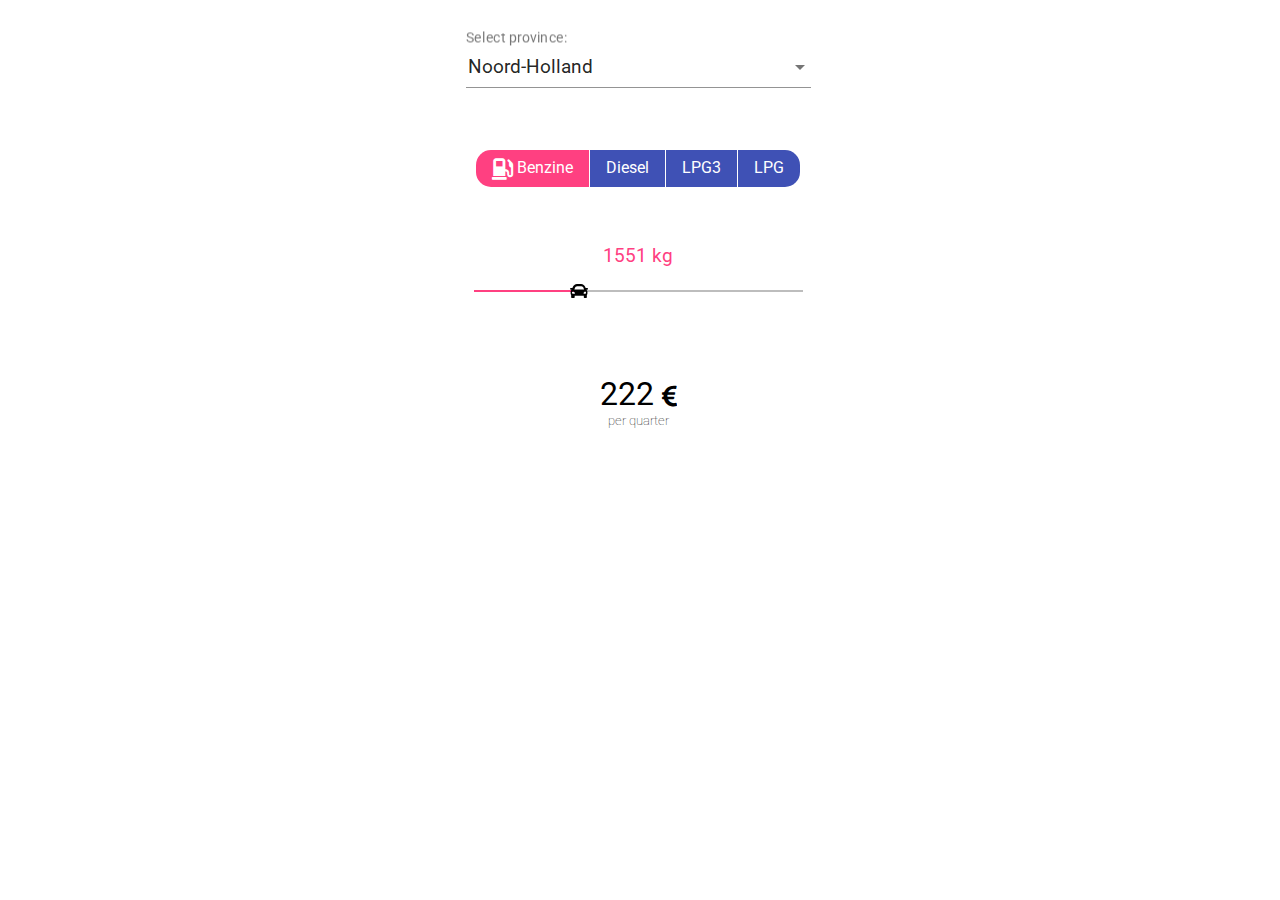
==== index.html @ 6146e5bb "Updates" ====
<!doctype html><html lang="en"><head><meta charset="utf-8"><title>Dutch Cartax</title><base href="https://maximsemenov.github.io/dutch-car-tax/"><meta name="viewport" content="width=device-width,initial-scale=1"><link rel="icon" type="image/x-icon" href="favicon.ico"><link href="https://fonts.googleapis.com/css?family=Roboto" rel="stylesheet"><!-- <link rel="stylesheet" href="https://use.fontawesome.com/releases/v5.0.13/css/all.css" integrity="sha384-DNOHZ68U8hZfKXOrtjWvjxusGo9WQnrNx2sqG0tfsghAvtVlRW3tvkXWZh58N9jp" crossorigin="anonymous"> --><link href="./assets/css/fontawesome-all.css" rel="stylesheet"><link href="styles.4cea7a71486174c9f679.bundle.css" rel="stylesheet"/></head><body><app-root></app-root><script type="text/javascript" src="inline.318b50c57b4eba3d437b.bundle.js"></script><script type="text/javascript" src="polyfills.b6b2cd0d4c472ac3ac12.bundle.js"></script><script type="text/javascript" src="scripts.968f55bfb751cd0febb2.bundle.js"></script><script type="text/javascript" src="main.a713cbc6b80399c1491b.bundle.js"></script></body></html>
---- styles.4cea7a71486174c9f679.bundle.css ----
.mat-elevation-z0{-webkit-box-shadow:0 0 0 0 rgba(0,0,0,.2),0 0 0 0 rgba(0,0,0,.14),0 0 0 0 rgba(0,0,0,.12);box-shadow:0 0 0 0 rgba(0,0,0,.2),0 0 0 0 rgba(0,0,0,.14),0 0 0 0 rgba(0,0,0,.12)}.mat-elevation-z1{-webkit-box-shadow:0 2px 1px -1px rgba(0,0,0,.2),0 1px 1px 0 rgba(0,0,0,.14),0 1px 3px 0 rgba(0,0,0,.12);box-shadow:0 2px 1px -1px rgba(0,0,0,.2),0 1px 1px 0 rgba(0,0,0,.14),0 1px 3px 0 rgba(0,0,0,.12)}.mat-elevation-z2{-webkit-box-shadow:0 3px 1px -2px rgba(0,0,0,.2),0 2px 2px 0 rgba(0,0,0,.14),0 1px 5px 0 rgba(0,0,0,.12);box-shadow:0 3px 1px -2px rgba(0,0,0,.2),0 2px 2px 0 rgba(0,0,0,.14),0 1px 5px 0 rgba(0,0,0,.12)}.mat-elevation-z3{-webkit-box-shadow:0 3px 3px -2px rgba(0,0,0,.2),0 3px 4px 0 rgba(0,0,0,.14),0 1px 8px 0 rgba(0,0,0,.12);box-shadow:0 3px 3px -2px rgba(0,0,0,.2),0 3px 4px 0 rgba(0,0,0,.14),0 1px 8px 0 rgba(0,0,0,.12)}.mat-elevation-z4{-webkit-box-shadow:0 2px 4px -1px rgba(0,0,0,.2),0 4px 5px 0 rgba(0,0,0,.14),0 1px 10px 0 rgba(0,0,0,.12);box-shadow:0 2px 4px -1px rgba(0,0,0,.2),0 4px 5px 0 rgba(0,0,0,.14),0 1px 10px 0 rgba(0,0,0,.12)}.mat-elevation-z5{-webkit-box-shadow:0 3px 5px -1px rgba(0,0,0,.2),0 5px 8px 0 rgba(0,0,0,.14),0 1px 14px 0 rgba(0,0,0,.12);box-shadow:0 3px 5px -1px rgba(0,0,0,.2),0 5px 8px 0 rgba(0,0,0,.14),0 1px 14px 0 rgba(0,0,0,.12)}.mat-elevation-z6{-webkit-box-shadow:0 3px 5px -1px rgba(0,0,0,.2),0 6px 10px 0 rgba(0,0,0,.14),0 1px 18px 0 rgba(0,0,0,.12);box-shadow:0 3px 5px -1px rgba(0,0,0,.2),0 6px 10px 0 rgba(0,0,0,.14),0 1px 18px 0 rgba(0,0,0,.12)}.mat-elevation-z7{-webkit-box-shadow:0 4px 5px -2px rgba(0,0,0,.2),0 7px 10px 1px rgba(0,0,0,.14),0 2px 16px 1px rgba(0,0,0,.12);box-shadow:0 4px 5px -2px rgba(0,0,0,.2),0 7px 10px 1px rgba(0,0,0,.14),0 2px 16px 1px rgba(0,0,0,.12)}.mat-elevation-z8{-webkit-box-shadow:0 5px 5px -3px rgba(0,0,0,.2),0 8px 10px 1px rgba(0,0,0,.14),0 3px 14px 2px rgba(0,0,0,.12);box-shadow:0 5px 5px -3px rgba(0,0,0,.2),0 8px 10px 1px rgba(0,0,0,.14),0 3px 14px 2px rgba(0,0,0,.12)}.mat-elevation-z9{-webkit-box-shadow:0 5px 6px -3px rgba(0,0,0,.2),0 9px 12px 1px rgba(0,0,0,.14),0 3px 16px 2px rgba(0,0,0,.12);box-shadow:0 5px 6px -3px rgba(0,0,0,.2),0 9px 12px 1px rgba(0,0,0,.14),0 3px 16px 2px rgba(0,0,0,.12)}.mat-elevation-z10{-webkit-box-shadow:0 6px 6px -3px rgba(0,0,0,.2),0 10px 14px 1px rgba(0,0,0,.14),0 4px 18px 3px rgba(0,0,0,.12);box-shadow:0 6px 6px -3px rgba(0,0,0,.2),0 10px 14px 1px rgba(0,0,0,.14),0 4px 18px 3px rgba(0,0,0,.12)}.mat-elevation-z11{-webkit-box-shadow:0 6px 7px -4px rgba(0,0,0,.2),0 11px 15px 1px rgba(0,0,0,.14),0 4px 20px 3px rgba(0,0,0,.12);box-shadow:0 6px 7px -4px rgba(0,0,0,.2),0 11px 15px 1px rgba(0,0,0,.14),0 4px 20px 3px rgba(0,0,0,.12)}.mat-elevation-z12{-webkit-box-shadow:0 7px 8px -4px rgba(0,0,0,.2),0 12px 17px 2px rgba(0,0,0,.14),0 5px 22px 4px rgba(0,0,0,.12);box-shadow:0 7px 8px -4px rgba(0,0,0,.2),0 12px 17px 2px rgba(0,0,0,.14),0 5px 22px 4px rgba(0,0,0,.12)}.mat-elevation-z13{-webkit-box-shadow:0 7px 8px -4px rgba(0,0,0,.2),0 13px 19px 2px rgba(0,0,0,.14),0 5px 24px 4px rgba(0,0,0,.12);box-shadow:0 7px 8px -4px rgba(0,0,0,.2),0 13px 19px 2px rgba(0,0,0,.14),0 5px 24px 4px rgba(0,0,0,.12)}.mat-elevation-z14{-webkit-box-shadow:0 7px 9px -4px rgba(0,0,0,.2),0 14px 21px 2px rgba(0,0,0,.14),0 5px 26px 4px rgba(0,0,0,.12);box-shadow:0 7px 9px -4px rgba(0,0,0,.2),0 14px 21px 2px rgba(0,0,0,.14),0 5px 26px 4px rgba(0,0,0,.12)}.mat-elevation-z15{-webkit-box-shadow:0 8px 9px -5px rgba(0,0,0,.2),0 15px 22px 2px rgba(0,0,0,.14),0 6px 28px 5px rgba(0,0,0,.12);box-shadow:0 8px 9px -5px rgba(0,0,0,.2),0 15px 22px 2px rgba(0,0,0,.14),0 6px 28px 5px rgba(0,0,0,.12)}.mat-elevation-z16{-webkit-box-shadow:0 8px 10px -5px rgba(0,0,0,.2),0 16px 24px 2px rgba(0,0,0,.14),0 6px 30px 5px rgba(0,0,0,.12);box-shadow:0 8px 10px -5px rgba(0,0,0,.2),0 16px 24px 2px rgba(0,0,0,.14),0 6px 30px 5px rgba(0,0,0,.12)}.mat-elevation-z17{-webkit-box-shadow:0 8px 11px -5px rgba(0,0,0,.2),0 17px 26px 2px rgba(0,0,0,.14),0 6px 32px 5px rgba(0,0,0,.12);box-shadow:0 8px 11px -5px rgba(0,0,0,.2),0 17px 26px 2px rgba(0,0,0,.14),0 6px 32px 5px rgba(0,0,0,.12)}.mat-elevation-z18{-webkit-box-shadow:0 9px 11px -5px rgba(0,0,0,.2),0 18px 28px 2px rgba(0,0,0,.14),0 7px 34px 6px rgba(0,0,0,.12);box-shadow:0 9px 11px -5px rgba(0,0,0,.2),0 18px 28px 2px rgba(0,0,0,.14),0 7px 34px 6px rgba(0,0,0,.12)}.mat-elevation-z19{-webkit-box-shadow:0 9px 12px -6px rgba(0,0,0,.2),0 19px 29px 2px rgba(0,0,0,.14),0 7px 36px 6px rgba(0,0,0,.12);box-shadow:0 9px 12px -6px rgba(0,0,0,.2),0 19px 29px 2px rgba(0,0,0,.14),0 7px 36px 6px rgba(0,0,0,.12)}.mat-elevation-z20{-webkit-box-shadow:0 10px 13px -6px rgba(0,0,0,.2),0 20px 31px 3px rgba(0,0,0,.14),0 8px 38px 7px rgba(0,0,0,.12);box-shadow:0 10px 13px -6px rgba(0,0,0,.2),0 20px 31px 3px rgba(0,0,0,.14),0 8px 38px 7px rgba(0,0,0,.12)}.mat-elevation-z21{-webkit-box-shadow:0 10px 13px -6px rgba(0,0,0,.2),0 21px 33px 3px rgba(0,0,0,.14),0 8px 40px 7px rgba(0,0,0,.12);box-shadow:0 10px 13px -6px rgba(0,0,0,.2),0 21px 33px 3px rgba(0,0,0,.14),0 8px 40px 7px rgba(0,0,0,.12)}.mat-elevation-z22{-webkit-box-shadow:0 10px 14px -6px rgba(0,0,0,.2),0 22px 35px 3px rgba(0,0,0,.14),0 8px 42px 7px rgba(0,0,0,.12);box-shadow:0 10px 14px -6px rgba(0,0,0,.2),0 22px 35px 3px rgba(0,0,0,.14),0 8px 42px 7px rgba(0,0,0,.12)}.mat-elevation-z23{-webkit-box-shadow:0 11px 14px -7px rgba(0,0,0,.2),0 23px 36px 3px rgba(0,0,0,.14),0 9px 44px 8px rgba(0,0,0,.12);box-shadow:0 11px 14px -7px rgba(0,0,0,.2),0 23px 36px 3px rgba(0,0,0,.14),0 9px 44px 8px rgba(0,0,0,.12)}.mat-elevation-z24{-webkit-box-shadow:0 11px 15px -7px rgba(0,0,0,.2),0 24px 38px 3px rgba(0,0,0,.14),0 9px 46px 8px rgba(0,0,0,.12);box-shadow:0 11px 15px -7px rgba(0,0,0,.2),0 24px 38px 3px rgba(0,0,0,.14),0 9px 46px 8px rgba(0,0,0,.12)}.mat-h1,.mat-headline,.mat-typography h1{font:400 24px/32px Roboto,"Helvetica Neue",sans-serif;margin:0 0 16px}.mat-h2,.mat-title,.mat-typography h2{font:500 20px/32px Roboto,"Helvetica Neue",sans-serif;margin:0 0 16px}.mat-h3,.mat-subheading-2,.mat-typography h3{font:400 16px/28px Roboto,"Helvetica Neue",sans-serif;margin:0 0 16px}.mat-h4,.mat-subheading-1,.mat-typography h4{font:400 15px/24px Roboto,"Helvetica Neue",sans-serif;margin:0 0 16px}.mat-h5,.mat-typography h5{font:400 11.62px/20px Roboto,"Helvetica Neue",sans-serif;margin:0 0 12px}.mat-h6,.mat-typography h6{font:400 9.38px/20px Roboto,"Helvetica Neue",sans-serif;margin:0 0 12px}.mat-body-2,.mat-body-strong{font:500 14px/24px Roboto,"Helvetica Neue",sans-serif}.mat-body,.mat-body-1,.mat-typography{font:400 14px/20px Roboto,"Helvetica Neue",sans-serif}.mat-body p,.mat-body-1 p,.mat-typography p{margin:0 0 12px}.mat-caption,.mat-small{font:400 12px/20px Roboto,"Helvetica Neue",sans-serif}.mat-display-4,.mat-typography .mat-display-4{font:300 112px/112px Roboto,"Helvetica Neue",sans-serif;margin:0 0 56px;letter-spacing:-.05em}.mat-display-3,.mat-typography .mat-display-3{font:400 56px/56px Roboto,"Helvetica Neue",sans-serif;margin:0 0 64px;letter-spacing:-.02em}.mat-display-2,.mat-typography .mat-display-2{font:400 45px/48px Roboto,"Helvetica Neue",sans-serif;margin:0 0 64px;letter-spacing:-.005em}.mat-display-1,.mat-typography .mat-display-1{font:400 34px/40px Roboto,"Helvetica Neue",sans-serif;margin:0 0 64px}.mat-button,.mat-fab,.mat-flat-button,.mat-icon-button,.mat-mini-fab,.mat-raised-button,.mat-stroked-button{font-family:Roboto,"Helvetica Neue",sans-serif;font-size:14px;font-weight:500}.mat-button-toggle,.mat-card{font-family:Roboto,"Helvetica Neue",sans-serif}.mat-card-title{font-size:24px;font-weight:400}.mat-card-content,.mat-card-header .mat-card-title,.mat-card-subtitle{font-size:14px}.mat-checkbox{font-family:Roboto,"Helvetica Neue",sans-serif}.mat-checkbox-layout .mat-checkbox-label{line-height:24px}.mat-chip{font-size:13px;line-height:18px}.mat-chip .mat-chip-remove.mat-icon{font-size:18px}.mat-table{font-family:Roboto,"Helvetica Neue",sans-serif}.mat-header-cell{font-size:12px;font-weight:500}.mat-cell{font-size:14px}.mat-calendar{font-family:Roboto,"Helvetica Neue",sans-serif}.mat-calendar-body{font-size:13px}.mat-calendar-body-label,.mat-calendar-period-button{font-size:14px;font-weight:500}.mat-calendar-table-header th{font-size:11px;font-weight:400}.mat-dialog-title{font:500 20px/32px Roboto,"Helvetica Neue",sans-serif}.mat-expansion-panel-header{font-family:Roboto,"Helvetica Neue",sans-serif;font-size:15px;font-weight:400}.mat-expansion-panel-content{font:400 14px/20px Roboto,"Helvetica Neue",sans-serif}.mat-form-field{font-size:inherit;font-weight:400;line-height:1.125;font-family:Roboto,"Helvetica Neue",sans-serif}.mat-form-field-wrapper{padding-bottom:1.25em}.mat-form-field-prefix .mat-icon,.mat-form-field-suffix .mat-icon{font-size:150%;line-height:1.125}.mat-form-field-prefix .mat-icon-button,.mat-form-field-suffix .mat-icon-button{height:1.5em;width:1.5em}.mat-form-field-prefix .mat-icon-button .mat-icon,.mat-form-field-suffix .mat-icon-button .mat-icon{height:1.125em;line-height:1.125}.mat-form-field-infix{padding:.4375em 0;border-top:.84375em solid transparent}.mat-form-field-can-float .mat-input-server:focus+.mat-form-field-label-wrapper .mat-form-field-label,.mat-form-field-can-float.mat-form-field-should-float .mat-form-field-label{-webkit-transform:translateY(-1.28125em) scale(.75) perspective(100px) translateZ(.001px);transform:translateY(-1.28125em) scale(.75) perspective(100px) translateZ(.001px);-ms-transform:translateY(-1.28125em) scale(.75);width:133.33333%}.mat-form-field-can-float .mat-form-field-autofill-control:-webkit-autofill+.mat-form-field-label-wrapper .mat-form-field-label{-webkit-transform:translateY(-1.28125em) scale(.75) perspective(100px) translateZ(.00101px);transform:translateY(-1.28125em) scale(.75) perspective(100px) translateZ(.00101px);-ms-transform:translateY(-1.28124em) scale(.75);width:133.33334%}.mat-form-field-can-float .mat-input-server[label]:not(:label-shown)+.mat-form-field-label-wrapper .mat-form-field-label{-webkit-transform:translateY(-1.28125em) scale(.75) perspective(100px) translateZ(.00102px);transform:translateY(-1.28125em) scale(.75) perspective(100px) translateZ(.00102px);-ms-transform:translateY(-1.28123em) scale(.75);width:133.33335%}.mat-form-field-label-wrapper{top:-.84375em;padding-top:.84375em}.mat-form-field-label{top:1.28125em}.mat-form-field-underline{bottom:1.25em}.mat-form-field-subscript-wrapper{font-size:75%;margin-top:.54167em;top:calc(100% - 1.66667em)}.mat-grid-tile-footer,.mat-grid-tile-header{font-size:14px}.mat-grid-tile-footer .mat-line,.mat-grid-tile-header .mat-line{white-space:nowrap;overflow:hidden;text-overflow:ellipsis;display:block;-webkit-box-sizing:border-box;box-sizing:border-box}.mat-grid-tile-footer .mat-line:nth-child(n+2),.mat-grid-tile-header .mat-line:nth-child(n+2){font-size:12px}input.mat-input-element{margin-top:-.0625em}.mat-menu-item{font-family:Roboto,"Helvetica Neue",sans-serif;font-size:16px;font-weight:400}.mat-paginator,.mat-paginator-page-size .mat-select-trigger{font-family:Roboto,"Helvetica Neue",sans-serif;font-size:12px}.mat-radio-button,.mat-select{font-family:Roboto,"Helvetica Neue",sans-serif}.mat-select-trigger{height:1.125em}.mat-slide-toggle-content{font:400 14px/20px Roboto,"Helvetica Neue",sans-serif}.mat-slider-thumb-label-text{font-family:Roboto,"Helvetica Neue",sans-serif;font-size:12px;font-weight:500}.mat-stepper-horizontal,.mat-stepper-vertical{font-family:Roboto,"Helvetica Neue",sans-serif}.mat-step-label{font-size:14px;font-weight:400}.mat-step-label-selected{font-size:14px;font-weight:500}.mat-tab-group{font-family:Roboto,"Helvetica Neue",sans-serif}.mat-tab-label,.mat-tab-link{font-family:Roboto,"Helvetica Neue",sans-serif;font-size:14px;font-weight:500}.mat-toolbar,.mat-toolbar h1,.mat-toolbar h2,.mat-toolbar h3,.mat-toolbar h4,.mat-toolbar h5,.mat-toolbar h6{font:500 20px/32px Roboto,"Helvetica Neue",sans-serif;margin:0}.mat-tooltip{font-family:Roboto,"Helvetica Neue",sans-serif;font-size:10px;padding-top:6px;padding-bottom:6px}.mat-tooltip-handset{font-size:14px;padding-top:9px;padding-bottom:9px}.mat-list-item,.mat-list-option{font-family:Roboto,"Helvetica Neue",sans-serif}.mat-list .mat-list-item,.mat-nav-list .mat-list-item,.mat-selection-list .mat-list-item{font-size:16px}.mat-list .mat-list-item .mat-line,.mat-nav-list .mat-list-item .mat-line,.mat-selection-list .mat-list-item .mat-line{white-space:nowrap;overflow:hidden;text-overflow:ellipsis;display:block;-webkit-box-sizing:border-box;box-sizing:border-box}.mat-list .mat-list-item .mat-line:nth-child(n+2),.mat-nav-list .mat-list-item .mat-line:nth-child(n+2),.mat-selection-list .mat-list-item .mat-line:nth-child(n+2){font-size:14px}.mat-list .mat-list-option,.mat-nav-list .mat-list-option,.mat-selection-list .mat-list-option{font-size:16px}.mat-list .mat-list-option .mat-line,.mat-nav-list .mat-list-option .mat-line,.mat-selection-list .mat-list-option .mat-line{white-space:nowrap;overflow:hidden;text-overflow:ellipsis;display:block;-webkit-box-sizing:border-box;box-sizing:border-box}.mat-list .mat-list-option .mat-line:nth-child(n+2),.mat-nav-list .mat-list-option .mat-line:nth-child(n+2),.mat-selection-list .mat-list-option .mat-line:nth-child(n+2){font-size:14px}.mat-list[dense] .mat-list-item,.mat-nav-list[dense] .mat-list-item,.mat-selection-list[dense] .mat-list-item{font-size:12px}.mat-list[dense] .mat-list-item .mat-line,.mat-nav-list[dense] .mat-list-item .mat-line,.mat-selection-list[dense] .mat-list-item .mat-line{white-space:nowrap;overflow:hidden;text-overflow:ellipsis;display:block;-webkit-box-sizing:border-box;box-sizing:border-box}.mat-list[dense] .mat-list-item .mat-line:nth-child(n+2),.mat-list[dense] .mat-list-option,.mat-nav-list[dense] .mat-list-item .mat-line:nth-child(n+2),.mat-nav-list[dense] .mat-list-option,.mat-selection-list[dense] .mat-list-item .mat-line:nth-child(n+2),.mat-selection-list[dense] .mat-list-option{font-size:12px}.mat-list[dense] .mat-list-option .mat-line,.mat-nav-list[dense] .mat-list-option .mat-line,.mat-selection-list[dense] .mat-list-option .mat-line{white-space:nowrap;overflow:hidden;text-overflow:ellipsis;display:block;-webkit-box-sizing:border-box;box-sizing:border-box}.mat-list[dense] .mat-list-option .mat-line:nth-child(n+2),.mat-nav-list[dense] .mat-list-option .mat-line:nth-child(n+2),.mat-selection-list[dense] .mat-list-option .mat-line:nth-child(n+2){font-size:12px}.mat-list[dense] .mat-subheader,.mat-nav-list[dense] .mat-subheader,.mat-selection-list[dense] .mat-subheader{font-family:Roboto,"Helvetica Neue",sans-serif;font-size:12px;font-weight:500}.mat-option{font-family:Roboto,"Helvetica Neue",sans-serif;font-size:16px;color:rgba(0,0,0,.87)}.mat-optgroup-label{font:500 14px/24px Roboto,"Helvetica Neue",sans-serif;color:rgba(0,0,0,.54)}.mat-simple-snackbar{font-family:Roboto,"Helvetica Neue",sans-serif;font-size:14px}.mat-ripple{overflow:hidden}@media screen and (-ms-high-contrast:active){.mat-ripple{display:none}}.mat-ripple.mat-ripple-unbounded{overflow:visible}.mat-ripple-element{position:absolute;border-radius:50%;pointer-events:none;-webkit-transition:opacity,-webkit-transform 0s cubic-bezier(0,0,.2,1);transition:opacity,-webkit-transform 0s cubic-bezier(0,0,.2,1);transition:opacity,transform 0s cubic-bezier(0,0,.2,1);transition:opacity,transform 0s cubic-bezier(0,0,.2,1),-webkit-transform 0s cubic-bezier(0,0,.2,1);-webkit-transform:scale(0);transform:scale(0)}.cdk-visually-hidden{border:0;clip:rect(0 0 0 0);height:1px;margin:-1px;overflow:hidden;padding:0;position:absolute;width:1px;outline:0;-webkit-appearance:none;-moz-appearance:none}.cdk-global-overlay-wrapper,.cdk-overlay-container{pointer-events:none;top:0;left:0;height:100%;width:100%}.cdk-overlay-container{position:fixed;z-index:1000}.cdk-overlay-container:empty{display:none}.cdk-global-overlay-wrapper{display:-webkit-box;display:-ms-flexbox;display:flex;position:absolute;z-index:1000}.cdk-overlay-pane{position:absolute;pointer-events:auto;-webkit-box-sizing:border-box;box-sizing:border-box;z-index:1000}.cdk-overlay-backdrop{position:absolute;top:0;bottom:0;left:0;right:0;z-index:1000;pointer-events:auto;-webkit-tap-highlight-color:transparent;-webkit-transition:opacity .4s cubic-bezier(.25,.8,.25,1);transition:opacity .4s cubic-bezier(.25,.8,.25,1);opacity:0}.cdk-overlay-backdrop.cdk-overlay-backdrop-showing{opacity:1}.cdk-overlay-dark-backdrop{background:rgba(0,0,0,.288)}.cdk-overlay-transparent-backdrop,.cdk-overlay-transparent-backdrop.cdk-overlay-backdrop-showing{opacity:0}.cdk-global-scrollblock{position:fixed;width:100%;overflow-y:scroll}.mat-ripple-element{background-color:rgba(0,0,0,.1)}.mat-option:focus:not(.mat-option-disabled),.mat-option:hover:not(.mat-option-disabled){background:rgba(0,0,0,.04)}.mat-primary .mat-option.mat-selected:not(.mat-option-disabled){color:#3f51b5}.mat-accent .mat-option.mat-selected:not(.mat-option-disabled){color:#ff4081}.mat-warn .mat-option.mat-selected:not(.mat-option-disabled){color:#f44336}.mat-option.mat-selected:not(.mat-option-multiple):not(.mat-option-disabled){background:rgba(0,0,0,.04)}.mat-option.mat-active{background:rgba(0,0,0,.04);color:rgba(0,0,0,.87)}.mat-option.mat-option-disabled{color:rgba(0,0,0,.38)}.mat-optgroup-disabled .mat-optgroup-label{color:rgba(0,0,0,.38)}.mat-pseudo-checkbox{color:rgba(0,0,0,.54)}.mat-pseudo-checkbox::after{color:#fafafa}.mat-accent .mat-pseudo-checkbox-checked,.mat-accent .mat-pseudo-checkbox-indeterminate,.mat-pseudo-checkbox-checked,.mat-pseudo-checkbox-indeterminate{background:#ff4081}.mat-primary .mat-pseudo-checkbox-checked,.mat-primary .mat-pseudo-checkbox-indeterminate{background:#3f51b5}.mat-warn .mat-pseudo-checkbox-checked,.mat-warn .mat-pseudo-checkbox-indeterminate{background:#f44336}.mat-pseudo-checkbox-checked.mat-pseudo-checkbox-disabled,.mat-pseudo-checkbox-indeterminate.mat-pseudo-checkbox-disabled{background:#b0b0b0}.mat-app-background{background-color:#fafafa;color:rgba(0,0,0,.87)}.mat-theme-loaded-marker{display:none}.mat-autocomplete-panel{background:#fff;color:rgba(0,0,0,.87)}.mat-autocomplete-panel .mat-option.mat-selected:not(.mat-active):not(:hover){background:#fff}.mat-autocomplete-panel .mat-option.mat-selected:not(.mat-active):not(:hover):not(.mat-option-disabled){color:rgba(0,0,0,.87)}.mat-button,.mat-icon-button,.mat-stroked-button{background:0 0}.mat-button.mat-primary .mat-button-focus-overlay,.mat-icon-button.mat-primary .mat-button-focus-overlay,.mat-stroked-button.mat-primary .mat-button-focus-overlay{background-color:rgba(63,81,181,.12)}.mat-button.mat-accent .mat-button-focus-overlay,.mat-icon-button.mat-accent .mat-button-focus-overlay,.mat-stroked-button.mat-accent .mat-button-focus-overlay{background-color:rgba(255,64,129,.12)}.mat-button.mat-warn .mat-button-focus-overlay,.mat-icon-button.mat-warn .mat-button-focus-overlay,.mat-stroked-button.mat-warn .mat-button-focus-overlay{background-color:rgba(244,67,54,.12)}.mat-button[disabled] .mat-button-focus-overlay,.mat-icon-button[disabled] .mat-button-focus-overlay,.mat-stroked-button[disabled] .mat-button-focus-overlay{background-color:transparent}.mat-button.mat-primary,.mat-icon-button.mat-primary,.mat-stroked-button.mat-primary{color:#3f51b5}.mat-button.mat-accent,.mat-icon-button.mat-accent,.mat-stroked-button.mat-accent{color:#ff4081}.mat-button.mat-warn,.mat-icon-button.mat-warn,.mat-stroked-button.mat-warn{color:#f44336}.mat-button.mat-accent[disabled],.mat-button.mat-primary[disabled],.mat-button.mat-warn[disabled],.mat-button[disabled][disabled],.mat-icon-button.mat-accent[disabled],.mat-icon-button.mat-primary[disabled],.mat-icon-button.mat-warn[disabled],.mat-icon-button[disabled][disabled],.mat-stroked-button.mat-accent[disabled],.mat-stroked-button.mat-primary[disabled],.mat-stroked-button.mat-warn[disabled],.mat-stroked-button[disabled][disabled]{color:rgba(0,0,0,.26)}.mat-fab,.mat-mini-fab,.mat-raised-button{color:rgba(0,0,0,.87);background-color:#fff}.mat-fab.mat-accent,.mat-fab.mat-primary,.mat-fab.mat-warn,.mat-mini-fab.mat-accent,.mat-mini-fab.mat-primary,.mat-mini-fab.mat-warn,.mat-raised-button.mat-accent,.mat-raised-button.mat-primary,.mat-raised-button.mat-warn{color:#fff}.mat-fab.mat-accent[disabled],.mat-fab.mat-primary[disabled],.mat-fab.mat-warn[disabled],.mat-fab[disabled][disabled],.mat-mini-fab.mat-accent[disabled],.mat-mini-fab.mat-primary[disabled],.mat-mini-fab.mat-warn[disabled],.mat-mini-fab[disabled][disabled],.mat-raised-button.mat-accent[disabled],.mat-raised-button.mat-primary[disabled],.mat-raised-button.mat-warn[disabled],.mat-raised-button[disabled][disabled]{color:rgba(0,0,0,.26);background-color:rgba(0,0,0,.12)}.mat-fab.mat-primary,.mat-mini-fab.mat-primary,.mat-raised-button.mat-primary{background-color:#3f51b5}.mat-fab.mat-accent,.mat-mini-fab.mat-accent,.mat-raised-button.mat-accent{background-color:#ff4081}.mat-fab.mat-warn,.mat-mini-fab.mat-warn,.mat-raised-button.mat-warn{background-color:#f44336}.mat-fab.mat-accent .mat-ripple-element,.mat-fab.mat-primary .mat-ripple-element,.mat-fab.mat-warn .mat-ripple-element,.mat-mini-fab.mat-accent .mat-ripple-element,.mat-mini-fab.mat-primary .mat-ripple-element,.mat-mini-fab.mat-warn .mat-ripple-element,.mat-raised-button.mat-accent .mat-ripple-element,.mat-raised-button.mat-primary .mat-ripple-element,.mat-raised-button.mat-warn .mat-ripple-element{background-color:rgba(255,255,255,.2)}.mat-button.mat-primary .mat-ripple-element{background-color:rgba(63,81,181,.1)}.mat-button.mat-accent .mat-ripple-element{background-color:rgba(255,64,129,.1)}.mat-button.mat-warn .mat-ripple-element{background-color:rgba(244,67,54,.1)}.mat-flat-button{color:rgba(0,0,0,.87);background-color:#fff}.mat-flat-button.mat-accent,.mat-flat-button.mat-primary,.mat-flat-button.mat-warn{color:#fff}.mat-flat-button.mat-accent[disabled],.mat-flat-button.mat-primary[disabled],.mat-flat-button.mat-warn[disabled],.mat-flat-button[disabled][disabled]{color:rgba(0,0,0,.26);background-color:rgba(0,0,0,.12)}.mat-flat-button.mat-primary{background-color:#3f51b5}.mat-flat-button.mat-accent{background-color:#ff4081}.mat-flat-button.mat-warn{background-color:#f44336}.mat-flat-button.mat-accent .mat-ripple-element,.mat-flat-button.mat-primary .mat-ripple-element,.mat-flat-button.mat-warn .mat-ripple-element{background-color:rgba(255,255,255,.2)}.mat-icon-button.mat-primary .mat-ripple-element{background-color:rgba(63,81,181,.2)}.mat-icon-button.mat-accent .mat-ripple-element{background-color:rgba(255,64,129,.2)}.mat-icon-button.mat-warn .mat-ripple-element{background-color:rgba(244,67,54,.2)}.mat-button-toggle{color:rgba(0,0,0,.38)}.mat-button-toggle.cdk-focused .mat-button-toggle-focus-overlay{background-color:rgba(0,0,0,.12)}.mat-button-toggle-checked{color:rgba(0,0,0,.54)}.mat-button-toggle-disabled{background-color:#eee;color:rgba(0,0,0,.26)}.mat-button-toggle-disabled.mat-button-toggle-checked{background-color:#bdbdbd}.mat-card{background:#fff;color:rgba(0,0,0,.87)}.mat-card-subtitle{color:rgba(0,0,0,.54)}.mat-checkbox-frame{border-color:rgba(0,0,0,.54)}.mat-checkbox-checkmark{fill:#fafafa}.mat-checkbox-checkmark-path{stroke:#fafafa!important}.mat-checkbox-mixedmark{background-color:#fafafa}.mat-checkbox-checked.mat-primary .mat-checkbox-background,.mat-checkbox-indeterminate.mat-primary .mat-checkbox-background{background-color:#3f51b5}.mat-checkbox-checked.mat-accent .mat-checkbox-background,.mat-checkbox-indeterminate.mat-accent .mat-checkbox-background{background-color:#ff4081}.mat-checkbox-checked.mat-warn .mat-checkbox-background,.mat-checkbox-indeterminate.mat-warn .mat-checkbox-background{background-color:#f44336}.mat-checkbox-disabled.mat-checkbox-checked .mat-checkbox-background,.mat-checkbox-disabled.mat-checkbox-indeterminate .mat-checkbox-background{background-color:#b0b0b0}.mat-checkbox-disabled:not(.mat-checkbox-checked) .mat-checkbox-frame{border-color:#b0b0b0}.mat-checkbox-disabled .mat-checkbox-label{color:#b0b0b0}.mat-checkbox:not(.mat-checkbox-disabled).mat-primary .mat-checkbox-ripple .mat-ripple-element{background-color:rgba(63,81,181,.26)}.mat-checkbox:not(.mat-checkbox-disabled).mat-accent .mat-checkbox-ripple .mat-ripple-element{background-color:rgba(255,64,129,.26)}.mat-checkbox:not(.mat-checkbox-disabled).mat-warn .mat-checkbox-ripple .mat-ripple-element{background-color:rgba(244,67,54,.26)}.mat-chip:not(.mat-basic-chip){background-color:#e0e0e0;color:rgba(0,0,0,.87)}.mat-chip:not(.mat-basic-chip) .mat-chip-remove{color:rgba(0,0,0,.87);opacity:.4}.mat-chip:not(.mat-basic-chip) .mat-chip-remove:hover{opacity:.54}.mat-chip.mat-chip-selected.mat-primary{background-color:#3f51b5;color:#fff}.mat-chip.mat-chip-selected.mat-primary .mat-chip-remove{color:#fff;opacity:.4}.mat-chip.mat-chip-selected.mat-primary .mat-chip-remove:hover{opacity:.54}.mat-chip.mat-chip-selected.mat-warn{background-color:#f44336;color:#fff}.mat-chip.mat-chip-selected.mat-warn .mat-chip-remove{color:#fff;opacity:.4}.mat-chip.mat-chip-selected.mat-warn .mat-chip-remove:hover{opacity:.54}.mat-chip.mat-chip-selected.mat-accent{background-color:#ff4081;color:#fff}.mat-chip.mat-chip-selected.mat-accent .mat-chip-remove{color:#fff;opacity:.4}.mat-chip.mat-chip-selected.mat-accent .mat-chip-remove:hover{opacity:.54}.mat-table{background:#fff}.mat-header-row,.mat-row{border-bottom-color:rgba(0,0,0,.12)}.mat-header-cell{color:rgba(0,0,0,.54)}.mat-cell{color:rgba(0,0,0,.87)}.mat-datepicker-content{background-color:#fff;color:rgba(0,0,0,.87)}.mat-calendar-arrow{border-top-color:rgba(0,0,0,.54)}.mat-calendar-next-button,.mat-calendar-previous-button{color:rgba(0,0,0,.54)}.mat-calendar-table-header{color:rgba(0,0,0,.38)}.mat-calendar-table-header-divider::after{background:rgba(0,0,0,.12)}.mat-calendar-body-label{color:rgba(0,0,0,.54)}.mat-calendar-body-cell-content{color:rgba(0,0,0,.87);border-color:transparent}.mat-calendar-body-disabled>.mat-calendar-body-cell-content:not(.mat-calendar-body-selected){color:rgba(0,0,0,.38)}.cdk-keyboard-focused .mat-calendar-body-active>.mat-calendar-body-cell-content:not(.mat-calendar-body-selected),.cdk-program-focused .mat-calendar-body-active>.mat-calendar-body-cell-content:not(.mat-calendar-body-selected),:not(.mat-calendar-body-disabled):hover>.mat-calendar-body-cell-content:not(.mat-calendar-body-selected){background-color:rgba(0,0,0,.04)}.mat-calendar-body-selected{background-color:#3f51b5;color:#fff}.mat-calendar-body-disabled>.mat-calendar-body-selected{background-color:rgba(63,81,181,.4)}.mat-calendar-body-today:not(.mat-calendar-body-selected){border-color:rgba(0,0,0,.38)}.mat-calendar-body-today.mat-calendar-body-selected{-webkit-box-shadow:inset 0 0 0 1px #fff;box-shadow:inset 0 0 0 1px #fff}.mat-calendar-body-disabled>.mat-calendar-body-today:not(.mat-calendar-body-selected){border-color:rgba(0,0,0,.18)}.mat-datepicker-toggle-active{color:#3f51b5}.mat-dialog-container{background:#fff;color:rgba(0,0,0,.87)}.mat-divider{border-top-color:rgba(0,0,0,.12)}.mat-divider-vertical{border-right-color:rgba(0,0,0,.12)}.mat-expansion-panel{background:#fff;color:rgba(0,0,0,.87)}.mat-action-row{border-top-color:rgba(0,0,0,.12)}.mat-expansion-panel:not(.mat-expanded) .mat-expansion-panel-header:not([aria-disabled=true]).cdk-keyboard-focused,.mat-expansion-panel:not(.mat-expanded) .mat-expansion-panel-header:not([aria-disabled=true]).cdk-program-focused,.mat-expansion-panel:not(.mat-expanded) .mat-expansion-panel-header:not([aria-disabled=true]):hover{background:rgba(0,0,0,.04)}.mat-expansion-panel-header-title{color:rgba(0,0,0,.87)}.mat-expansion-indicator::after,.mat-expansion-panel-header-description{color:rgba(0,0,0,.54)}.mat-expansion-panel-header[aria-disabled=true]{color:rgba(0,0,0,.26)}.mat-expansion-panel-header[aria-disabled=true] .mat-expansion-panel-header-description,.mat-expansion-panel-header[aria-disabled=true] .mat-expansion-panel-header-title{color:inherit}.mat-form-field-label,.mat-hint{color:rgba(0,0,0,.54)}.mat-focused .mat-form-field-label{color:#3f51b5}.mat-focused .mat-form-field-label.mat-accent{color:#ff4081}.mat-focused .mat-form-field-label.mat-warn{color:#f44336}.mat-focused .mat-form-field-required-marker{color:#ff4081}.mat-form-field-underline{background-color:rgba(0,0,0,.42)}.mat-form-field-disabled .mat-form-field-underline{background-image:-webkit-gradient(linear,left top,right top,color-stop(0,rgba(0,0,0,.42)),color-stop(33%,rgba(0,0,0,.42)),color-stop(0,transparent));background-image:linear-gradient(to right,rgba(0,0,0,.42) 0,rgba(0,0,0,.42) 33%,transparent 0);background-size:4px 1px;background-repeat:repeat-x}.mat-form-field-ripple{background-color:#3f51b5}.mat-form-field-ripple.mat-accent{background-color:#ff4081}.mat-form-field-ripple.mat-warn{background-color:#f44336}.mat-form-field-invalid .mat-form-field-label,.mat-form-field-invalid .mat-form-field-label .mat-form-field-required-marker,.mat-form-field-invalid .mat-form-field-label.mat-accent{color:#f44336}.mat-form-field-invalid .mat-form-field-ripple{background-color:#f44336}.mat-error{color:#f44336}.mat-icon.mat-primary{color:#3f51b5}.mat-icon.mat-accent{color:#ff4081}.mat-icon.mat-warn{color:#f44336}.mat-input-element:disabled{color:rgba(0,0,0,.38)}.mat-input-element{caret-color:#3f51b5}.mat-input-element::-ms-input-placeholder{color:rgba(0,0,0,.42)}.mat-input-element::placeholder{color:rgba(0,0,0,.42)}.mat-input-element::-moz-placeholder{color:rgba(0,0,0,.42)}.mat-input-element::-webkit-input-placeholder{color:rgba(0,0,0,.42)}.mat-input-element:-ms-input-placeholder{color:rgba(0,0,0,.42)}.mat-accent .mat-input-element{caret-color:#ff4081}.mat-form-field-invalid .mat-input-element,.mat-warn .mat-input-element{caret-color:#f44336}.mat-list .mat-list-item,.mat-list .mat-list-option,.mat-nav-list .mat-list-item,.mat-nav-list .mat-list-option,.mat-selection-list .mat-list-item,.mat-selection-list .mat-list-option{color:rgba(0,0,0,.87)}.mat-list .mat-subheader,.mat-nav-list .mat-subheader,.mat-selection-list .mat-subheader{font-family:Roboto,"Helvetica Neue",sans-serif;font-size:14px;font-weight:500;color:rgba(0,0,0,.54)}.mat-list-item-disabled{background-color:#eee}.mat-list-option.mat-list-item-focus,.mat-list-option:hover,.mat-nav-list .mat-list-item.mat-list-item-focus,.mat-nav-list .mat-list-item:hover{background:rgba(0,0,0,.04)}.mat-menu-panel{background:#fff}.mat-menu-item{background:0 0;color:rgba(0,0,0,.87)}.mat-menu-item[disabled]{color:rgba(0,0,0,.38)}.mat-menu-item .mat-icon:not([color]),.mat-menu-item-submenu-trigger::after{color:rgba(0,0,0,.54)}.mat-menu-item-highlighted:not([disabled]),.mat-menu-item.cdk-keyboard-focused:not([disabled]),.mat-menu-item.cdk-program-focused:not([disabled]),.mat-menu-item:hover:not([disabled]){background:rgba(0,0,0,.04)}.mat-paginator{background:#fff}.mat-paginator,.mat-paginator-page-size .mat-select-trigger{color:rgba(0,0,0,.54)}.mat-paginator-decrement,.mat-paginator-increment{border-top:2px solid rgba(0,0,0,.54);border-right:2px solid rgba(0,0,0,.54)}.mat-paginator-first,.mat-paginator-last{border-top:2px solid rgba(0,0,0,.54)}.mat-icon-button[disabled] .mat-paginator-decrement,.mat-icon-button[disabled] .mat-paginator-first,.mat-icon-button[disabled] .mat-paginator-increment,.mat-icon-button[disabled] .mat-paginator-last{border-color:rgba(0,0,0,.38)}.mat-progress-bar-background{fill:#c5cae9}.mat-progress-bar-buffer{background-color:#c5cae9}.mat-progress-bar-fill::after{background-color:#3f51b5}.mat-progress-bar.mat-accent .mat-progress-bar-background{fill:#ff80ab}.mat-progress-bar.mat-accent .mat-progress-bar-buffer{background-color:#ff80ab}.mat-progress-bar.mat-accent .mat-progress-bar-fill::after{background-color:#ff4081}.mat-progress-bar.mat-warn .mat-progress-bar-background{fill:#ffcdd2}.mat-progress-bar.mat-warn .mat-progress-bar-buffer{background-color:#ffcdd2}.mat-progress-bar.mat-warn .mat-progress-bar-fill::after{background-color:#f44336}.mat-progress-spinner circle,.mat-spinner circle{stroke:#3f51b5}.mat-progress-spinner.mat-accent circle,.mat-spinner.mat-accent circle{stroke:#ff4081}.mat-progress-spinner.mat-warn circle,.mat-spinner.mat-warn circle{stroke:#f44336}.mat-radio-outer-circle{border-color:rgba(0,0,0,.54)}.mat-radio-disabled .mat-radio-outer-circle{border-color:rgba(0,0,0,.38)}.mat-radio-disabled .mat-radio-inner-circle,.mat-radio-disabled .mat-radio-ripple .mat-ripple-element{background-color:rgba(0,0,0,.38)}.mat-radio-disabled .mat-radio-label-content{color:rgba(0,0,0,.38)}.mat-radio-button.mat-primary.mat-radio-checked .mat-radio-outer-circle{border-color:#3f51b5}.mat-radio-button.mat-primary .mat-radio-inner-circle{background-color:#3f51b5}.mat-radio-button.mat-primary .mat-radio-ripple .mat-ripple-element{background-color:rgba(63,81,181,.26)}.mat-radio-button.mat-accent.mat-radio-checked .mat-radio-outer-circle{border-color:#ff4081}.mat-radio-button.mat-accent .mat-radio-inner-circle{background-color:#ff4081}.mat-radio-button.mat-accent .mat-radio-ripple .mat-ripple-element{background-color:rgba(255,64,129,.26)}.mat-radio-button.mat-warn.mat-radio-checked .mat-radio-outer-circle{border-color:#f44336}.mat-radio-button.mat-warn .mat-radio-inner-circle{background-color:#f44336}.mat-radio-button.mat-warn .mat-radio-ripple .mat-ripple-element{background-color:rgba(244,67,54,.26)}.mat-select-content,.mat-select-panel-done-animating{background:#fff}.mat-select-value{color:rgba(0,0,0,.87)}.mat-select-placeholder{color:rgba(0,0,0,.42)}.mat-select-disabled .mat-select-value{color:rgba(0,0,0,.38)}.mat-select-arrow{color:rgba(0,0,0,.54)}.mat-select-panel .mat-option.mat-selected:not(.mat-option-multiple){background:rgba(0,0,0,.12)}.mat-form-field.mat-focused.mat-primary .mat-select-arrow{color:#3f51b5}.mat-form-field.mat-focused.mat-accent .mat-select-arrow{color:#ff4081}.mat-form-field .mat-select.mat-select-invalid .mat-select-arrow,.mat-form-field.mat-focused.mat-warn .mat-select-arrow{color:#f44336}.mat-form-field .mat-select.mat-select-disabled .mat-select-arrow{color:rgba(0,0,0,.38)}.mat-drawer-container{background-color:#fafafa;color:rgba(0,0,0,.87)}.mat-drawer{background-color:#fff;color:rgba(0,0,0,.87)}.mat-drawer.mat-drawer-push{background-color:#fff}.mat-drawer-backdrop.mat-drawer-shown{background-color:rgba(0,0,0,.6)}.mat-slide-toggle.mat-checked:not(.mat-disabled) .mat-slide-toggle-thumb{background-color:#e91e63}.mat-slide-toggle.mat-checked:not(.mat-disabled) .mat-slide-toggle-bar{background-color:rgba(233,30,99,.5)}.mat-slide-toggle:not(.mat-checked) .mat-ripple-element{background-color:rgba(0,0,0,.06)}.mat-slide-toggle .mat-ripple-element{background-color:rgba(233,30,99,.12)}.mat-slide-toggle.mat-primary.mat-checked:not(.mat-disabled) .mat-slide-toggle-thumb{background-color:#3f51b5}.mat-slide-toggle.mat-primary.mat-checked:not(.mat-disabled) .mat-slide-toggle-bar{background-color:rgba(63,81,181,.5)}.mat-slide-toggle.mat-primary:not(.mat-checked) .mat-ripple-element{background-color:rgba(0,0,0,.06)}.mat-slide-toggle.mat-primary .mat-ripple-element{background-color:rgba(63,81,181,.12)}.mat-slide-toggle.mat-warn.mat-checked:not(.mat-disabled) .mat-slide-toggle-thumb{background-color:#f44336}.mat-slide-toggle.mat-warn.mat-checked:not(.mat-disabled) .mat-slide-toggle-bar{background-color:rgba(244,67,54,.5)}.mat-slide-toggle.mat-warn:not(.mat-checked) .mat-ripple-element{background-color:rgba(0,0,0,.06)}.mat-slide-toggle.mat-warn .mat-ripple-element{background-color:rgba(244,67,54,.12)}.mat-disabled .mat-slide-toggle-thumb{background-color:#bdbdbd}.mat-disabled .mat-slide-toggle-bar{background-color:rgba(0,0,0,.1)}.mat-slide-toggle-thumb{background-color:#fafafa}.mat-slide-toggle-bar{background-color:rgba(0,0,0,.38)}.mat-slider-track-background{background-color:rgba(0,0,0,.26)}.mat-primary .mat-slider-thumb,.mat-primary .mat-slider-thumb-label,.mat-primary .mat-slider-track-fill{background-color:#3f51b5}.mat-primary .mat-slider-thumb-label-text{color:#fff}.mat-accent .mat-slider-thumb,.mat-accent .mat-slider-thumb-label,.mat-accent .mat-slider-track-fill{background-color:#ff4081}.mat-accent .mat-slider-thumb-label-text{color:#fff}.mat-warn .mat-slider-thumb,.mat-warn .mat-slider-thumb-label,.mat-warn .mat-slider-track-fill{background-color:#f44336}.mat-warn .mat-slider-thumb-label-text{color:#fff}.mat-slider-focus-ring{background-color:rgba(255,64,129,.2)}.cdk-focused .mat-slider-track-background,.mat-slider:hover .mat-slider-track-background{background-color:rgba(0,0,0,.38)}.mat-slider-disabled .mat-slider-thumb,.mat-slider-disabled .mat-slider-track-background,.mat-slider-disabled .mat-slider-track-fill,.mat-slider-disabled:hover .mat-slider-track-background{background-color:rgba(0,0,0,.26)}.mat-slider-min-value .mat-slider-focus-ring{background-color:rgba(0,0,0,.12)}.mat-slider-min-value.mat-slider-thumb-label-showing .mat-slider-thumb,.mat-slider-min-value.mat-slider-thumb-label-showing .mat-slider-thumb-label{background-color:rgba(0,0,0,.87)}.mat-slider-min-value.mat-slider-thumb-label-showing.cdk-focused .mat-slider-thumb,.mat-slider-min-value.mat-slider-thumb-label-showing.cdk-focused .mat-slider-thumb-label{background-color:rgba(0,0,0,.26)}.mat-slider-min-value:not(.mat-slider-thumb-label-showing) .mat-slider-thumb{border-color:rgba(0,0,0,.26);background-color:transparent}.mat-slider-min-value:not(.mat-slider-thumb-label-showing).cdk-focused .mat-slider-thumb,.mat-slider-min-value:not(.mat-slider-thumb-label-showing):hover .mat-slider-thumb{border-color:rgba(0,0,0,.38)}.mat-slider-min-value:not(.mat-slider-thumb-label-showing).cdk-focused.mat-slider-disabled .mat-slider-thumb,.mat-slider-min-value:not(.mat-slider-thumb-label-showing):hover.mat-slider-disabled .mat-slider-thumb{border-color:rgba(0,0,0,.26)}.mat-slider-has-ticks .mat-slider-wrapper::after{border-color:rgba(0,0,0,.7)}.mat-slider-horizontal .mat-slider-ticks{background-image:repeating-linear-gradient(to right,rgba(0,0,0,.7),rgba(0,0,0,.7) 2px,transparent 0,transparent);background-image:-moz-repeating-linear-gradient(.0001deg,rgba(0,0,0,.7),rgba(0,0,0,.7) 2px,transparent 0,transparent)}.mat-slider-vertical .mat-slider-ticks{background-image:repeating-linear-gradient(to bottom,rgba(0,0,0,.7),rgba(0,0,0,.7) 2px,transparent 0,transparent)}.mat-step-header.cdk-keyboard-focused,.mat-step-header.cdk-program-focused,.mat-step-header:hover{background-color:rgba(0,0,0,.04)}.mat-step-header .mat-step-label,.mat-step-header .mat-step-optional{color:rgba(0,0,0,.38)}.mat-step-header .mat-step-icon{background-color:#3f51b5;color:#fff}.mat-step-header .mat-step-icon-not-touched{background-color:rgba(0,0,0,.38);color:#fff}.mat-step-header .mat-step-label.mat-step-label-active{color:rgba(0,0,0,.87)}.mat-stepper-horizontal,.mat-stepper-vertical{background-color:#fff}.mat-stepper-vertical-line::before{border-left-color:rgba(0,0,0,.12)}.mat-stepper-horizontal-line{border-top-color:rgba(0,0,0,.12)}.mat-tab-header,.mat-tab-nav-bar{border-bottom:1px solid rgba(0,0,0,.12)}.mat-tab-group-inverted-header .mat-tab-header,.mat-tab-group-inverted-header .mat-tab-nav-bar{border-top:1px solid rgba(0,0,0,.12);border-bottom:none}.mat-tab-label,.mat-tab-link{color:rgba(0,0,0,.87)}.mat-tab-label.mat-tab-disabled,.mat-tab-link.mat-tab-disabled{color:rgba(0,0,0,.38)}.mat-tab-header-pagination-chevron{border-color:rgba(0,0,0,.87)}.mat-tab-header-pagination-disabled .mat-tab-header-pagination-chevron{border-color:rgba(0,0,0,.38)}.mat-tab-group[class*=mat-background-] .mat-tab-header,.mat-tab-nav-bar[class*=mat-background-]{border-bottom:none;border-top:none}.mat-tab-group.mat-primary .mat-tab-label:not(.mat-tab-disabled):focus,.mat-tab-group.mat-primary .mat-tab-link:not(.mat-tab-disabled):focus,.mat-tab-nav-bar.mat-primary .mat-tab-label:not(.mat-tab-disabled):focus,.mat-tab-nav-bar.mat-primary .mat-tab-link:not(.mat-tab-disabled):focus{background-color:rgba(197,202,233,.3)}.mat-tab-group.mat-primary .mat-ink-bar,.mat-tab-nav-bar.mat-primary .mat-ink-bar{background-color:#3f51b5}.mat-tab-group.mat-primary.mat-background-primary .mat-ink-bar,.mat-tab-nav-bar.mat-primary.mat-background-primary .mat-ink-bar{background-color:#fff}.mat-tab-group.mat-accent .mat-tab-label:not(.mat-tab-disabled):focus,.mat-tab-group.mat-accent .mat-tab-link:not(.mat-tab-disabled):focus,.mat-tab-nav-bar.mat-accent .mat-tab-label:not(.mat-tab-disabled):focus,.mat-tab-nav-bar.mat-accent .mat-tab-link:not(.mat-tab-disabled):focus{background-color:rgba(255,128,171,.3)}.mat-tab-group.mat-accent .mat-ink-bar,.mat-tab-nav-bar.mat-accent .mat-ink-bar{background-color:#ff4081}.mat-tab-group.mat-accent.mat-background-accent .mat-ink-bar,.mat-tab-nav-bar.mat-accent.mat-background-accent .mat-ink-bar{background-color:#fff}.mat-tab-group.mat-warn .mat-tab-label:not(.mat-tab-disabled):focus,.mat-tab-group.mat-warn .mat-tab-link:not(.mat-tab-disabled):focus,.mat-tab-nav-bar.mat-warn .mat-tab-label:not(.mat-tab-disabled):focus,.mat-tab-nav-bar.mat-warn .mat-tab-link:not(.mat-tab-disabled):focus{background-color:rgba(255,205,210,.3)}.mat-tab-group.mat-warn .mat-ink-bar,.mat-tab-nav-bar.mat-warn .mat-ink-bar{background-color:#f44336}.mat-tab-group.mat-warn.mat-background-warn .mat-ink-bar,.mat-tab-nav-bar.mat-warn.mat-background-warn .mat-ink-bar{background-color:#fff}.mat-tab-group.mat-background-primary .mat-tab-label:not(.mat-tab-disabled):focus,.mat-tab-group.mat-background-primary .mat-tab-link:not(.mat-tab-disabled):focus,.mat-tab-nav-bar.mat-background-primary .mat-tab-label:not(.mat-tab-disabled):focus,.mat-tab-nav-bar.mat-background-primary .mat-tab-link:not(.mat-tab-disabled):focus{background-color:rgba(197,202,233,.3)}.mat-tab-group.mat-background-primary .mat-tab-header,.mat-tab-group.mat-background-primary .mat-tab-links,.mat-tab-nav-bar.mat-background-primary .mat-tab-header,.mat-tab-nav-bar.mat-background-primary .mat-tab-links{background-color:#3f51b5}.mat-tab-group.mat-background-primary .mat-tab-label,.mat-tab-group.mat-background-primary .mat-tab-link,.mat-tab-nav-bar.mat-background-primary .mat-tab-label,.mat-tab-nav-bar.mat-background-primary .mat-tab-link{color:#fff}.mat-tab-group.mat-background-primary .mat-tab-label.mat-tab-disabled,.mat-tab-group.mat-background-primary .mat-tab-link.mat-tab-disabled,.mat-tab-nav-bar.mat-background-primary .mat-tab-label.mat-tab-disabled,.mat-tab-nav-bar.mat-background-primary .mat-tab-link.mat-tab-disabled{color:rgba(255,255,255,.4)}.mat-tab-group.mat-background-primary .mat-tab-header-pagination-chevron,.mat-tab-nav-bar.mat-background-primary .mat-tab-header-pagination-chevron{border-color:#fff}.mat-tab-group.mat-background-primary .mat-tab-header-pagination-disabled .mat-tab-header-pagination-chevron,.mat-tab-nav-bar.mat-background-primary .mat-tab-header-pagination-disabled .mat-tab-header-pagination-chevron{border-color:rgba(255,255,255,.4)}.mat-tab-group.mat-background-primary .mat-ripple-element,.mat-tab-nav-bar.mat-background-primary .mat-ripple-element{background-color:rgba(255,255,255,.12)}.mat-tab-group.mat-background-accent .mat-tab-label:not(.mat-tab-disabled):focus,.mat-tab-group.mat-background-accent .mat-tab-link:not(.mat-tab-disabled):focus,.mat-tab-nav-bar.mat-background-accent .mat-tab-label:not(.mat-tab-disabled):focus,.mat-tab-nav-bar.mat-background-accent .mat-tab-link:not(.mat-tab-disabled):focus{background-color:rgba(255,128,171,.3)}.mat-tab-group.mat-background-accent .mat-tab-header,.mat-tab-group.mat-background-accent .mat-tab-links,.mat-tab-nav-bar.mat-background-accent .mat-tab-header,.mat-tab-nav-bar.mat-background-accent .mat-tab-links{background-color:#ff4081}.mat-tab-group.mat-background-accent .mat-tab-label,.mat-tab-group.mat-background-accent .mat-tab-link,.mat-tab-nav-bar.mat-background-accent .mat-tab-label,.mat-tab-nav-bar.mat-background-accent .mat-tab-link{color:#fff}.mat-tab-group.mat-background-accent .mat-tab-label.mat-tab-disabled,.mat-tab-group.mat-background-accent .mat-tab-link.mat-tab-disabled,.mat-tab-nav-bar.mat-background-accent .mat-tab-label.mat-tab-disabled,.mat-tab-nav-bar.mat-background-accent .mat-tab-link.mat-tab-disabled{color:rgba(255,255,255,.4)}.mat-tab-group.mat-background-accent .mat-tab-header-pagination-chevron,.mat-tab-nav-bar.mat-background-accent .mat-tab-header-pagination-chevron{border-color:#fff}.mat-tab-group.mat-background-accent .mat-tab-header-pagination-disabled .mat-tab-header-pagination-chevron,.mat-tab-nav-bar.mat-background-accent .mat-tab-header-pagination-disabled .mat-tab-header-pagination-chevron{border-color:rgba(255,255,255,.4)}.mat-tab-group.mat-background-accent .mat-ripple-element,.mat-tab-nav-bar.mat-background-accent .mat-ripple-element{background-color:rgba(255,255,255,.12)}.mat-tab-group.mat-background-warn .mat-tab-label:not(.mat-tab-disabled):focus,.mat-tab-group.mat-background-warn .mat-tab-link:not(.mat-tab-disabled):focus,.mat-tab-nav-bar.mat-background-warn .mat-tab-label:not(.mat-tab-disabled):focus,.mat-tab-nav-bar.mat-background-warn .mat-tab-link:not(.mat-tab-disabled):focus{background-color:rgba(255,205,210,.3)}.mat-tab-group.mat-background-warn .mat-tab-header,.mat-tab-group.mat-background-warn .mat-tab-links,.mat-tab-nav-bar.mat-background-warn .mat-tab-header,.mat-tab-nav-bar.mat-background-warn .mat-tab-links{background-color:#f44336}.mat-tab-group.mat-background-warn .mat-tab-label,.mat-tab-group.mat-background-warn .mat-tab-link,.mat-tab-nav-bar.mat-background-warn .mat-tab-label,.mat-tab-nav-bar.mat-background-warn .mat-tab-link{color:#fff}.mat-tab-group.mat-background-warn .mat-tab-label.mat-tab-disabled,.mat-tab-group.mat-background-warn .mat-tab-link.mat-tab-disabled,.mat-tab-nav-bar.mat-background-warn .mat-tab-label.mat-tab-disabled,.mat-tab-nav-bar.mat-background-warn .mat-tab-link.mat-tab-disabled{color:rgba(255,255,255,.4)}.mat-tab-group.mat-background-warn .mat-tab-header-pagination-chevron,.mat-tab-nav-bar.mat-background-warn .mat-tab-header-pagination-chevron{border-color:#fff}.mat-tab-group.mat-background-warn .mat-tab-header-pagination-disabled .mat-tab-header-pagination-chevron,.mat-tab-nav-bar.mat-background-warn .mat-tab-header-pagination-disabled .mat-tab-header-pagination-chevron{border-color:rgba(255,255,255,.4)}.mat-tab-group.mat-background-warn .mat-ripple-element,.mat-tab-nav-bar.mat-background-warn .mat-ripple-element{background-color:rgba(255,255,255,.12)}.mat-toolbar{background:#f5f5f5;color:rgba(0,0,0,.87)}.mat-toolbar.mat-primary{background:#3f51b5;color:#fff}.mat-toolbar.mat-accent{background:#ff4081;color:#fff}.mat-toolbar.mat-warn{background:#f44336;color:#fff}.mat-tooltip{background:rgba(97,97,97,.9)}.mat-snack-bar-container{background:#323232;color:#fff}.mat-simple-snackbar-action{line-height:1;font-family:inherit;font-size:inherit;font-weight:500;color:#ff4081}/*!
 * Font Awesome Free 5.0.13 by @fontawesome - https://fontawesome.com
 * License - https://fontawesome.com/license (Icons: CC BY 4.0, Fonts: SIL OFL 1.1, Code: MIT License)
 */.fa,.fab,.fal,.far,.fas{-moz-osx-font-smoothing:grayscale;-webkit-font-smoothing:antialiased;display:inline-block;font-style:normal;font-variant:normal;text-rendering:auto;line-height:1}.fa-lg{font-size:1.33333em;line-height:.75em;vertical-align:-.0667em}.fa-xs{font-size:.75em}.fa-sm{font-size:.875em}.fa-1x{font-size:1em}.fa-2x{font-size:2em}.fa-3x{font-size:3em}.fa-4x{font-size:4em}.fa-5x{font-size:5em}.fa-6x{font-size:6em}.fa-7x{font-size:7em}.fa-8x{font-size:8em}.fa-9x{font-size:9em}.fa-10x{font-size:10em}.fa-fw{text-align:center;width:1.25em}.fa-ul{list-style-type:none;margin-left:2.5em;padding-left:0}.fa-ul>li{position:relative}.fa-li{left:-2em;position:absolute;text-align:center;width:2em;line-height:inherit}.fa-border{border:.08em solid #eee;border-radius:.1em;padding:.2em .25em .15em}.fa-pull-left{float:left}.fa-pull-right{float:right}.fa.fa-pull-left,.fab.fa-pull-left,.fal.fa-pull-left,.far.fa-pull-left,.fas.fa-pull-left{margin-right:.3em}.fa.fa-pull-right,.fab.fa-pull-right,.fal.fa-pull-right,.far.fa-pull-right,.fas.fa-pull-right{margin-left:.3em}.fa-spin{-webkit-animation:2s linear infinite fa-spin;animation:2s linear infinite fa-spin}.fa-pulse{-webkit-animation:1s steps(8) infinite fa-spin;animation:1s steps(8) infinite fa-spin}@-webkit-keyframes fa-spin{0%{-webkit-transform:rotate(0);transform:rotate(0)}100%{-webkit-transform:rotate(360deg);transform:rotate(360deg)}}@keyframes fa-spin{0%{-webkit-transform:rotate(0);transform:rotate(0)}100%{-webkit-transform:rotate(360deg);transform:rotate(360deg)}}.fa-rotate-90{-ms-filter:"progid:DXImageTransform.Microsoft.BasicImage(rotation=1)";-webkit-transform:rotate(90deg);transform:rotate(90deg)}.fa-rotate-180{-ms-filter:"progid:DXImageTransform.Microsoft.BasicImage(rotation=2)";-webkit-transform:rotate(180deg);transform:rotate(180deg)}.fa-rotate-270{-ms-filter:"progid:DXImageTransform.Microsoft.BasicImage(rotation=3)";-webkit-transform:rotate(270deg);transform:rotate(270deg)}.fa-flip-horizontal{-ms-filter:"progid:DXImageTransform.Microsoft.BasicImage(rotation=0, mirror=1)";-webkit-transform:scale(-1,1);transform:scale(-1,1)}.fa-flip-vertical{-ms-filter:"progid:DXImageTransform.Microsoft.BasicImage(rotation=2, mirror=1)";-webkit-transform:scale(1,-1);transform:scale(1,-1)}.fa-flip-horizontal.fa-flip-vertical{-ms-filter:"progid:DXImageTransform.Microsoft.BasicImage(rotation=2, mirror=1)";-webkit-transform:scale(-1,-1);transform:scale(-1,-1)}:root .fa-flip-horizontal,:root .fa-flip-vertical,:root .fa-rotate-180,:root .fa-rotate-270,:root .fa-rotate-90{-webkit-filter:none;filter:none}.fa-stack{display:inline-block;height:2em;line-height:2em;position:relative;vertical-align:middle;width:2em}.fa-stack-1x,.fa-stack-2x{left:0;position:absolute;text-align:center;width:100%}.fa-stack-1x{line-height:inherit}.fa-stack-2x{font-size:2em}.fa-inverse{color:#fff}.fa-500px:before{content:"\f26e"}.fa-accessible-icon:before{content:"\f368"}.fa-accusoft:before{content:"\f369"}.fa-address-book:before{content:"\f2b9"}.fa-address-card:before{content:"\f2bb"}.fa-adjust:before{content:"\f042"}.fa-adn:before{content:"\f170"}.fa-adversal:before{content:"\f36a"}.fa-affiliatetheme:before{content:"\f36b"}.fa-algolia:before{content:"\f36c"}.fa-align-center:before{content:"\f037"}.fa-align-justify:before{content:"\f039"}.fa-align-left:before{content:"\f036"}.fa-align-right:before{content:"\f038"}.fa-allergies:before{content:"\f461"}.fa-amazon:before{content:"\f270"}.fa-amazon-pay:before{content:"\f42c"}.fa-ambulance:before{content:"\f0f9"}.fa-american-sign-language-interpreting:before{content:"\f2a3"}.fa-amilia:before{content:"\f36d"}.fa-anchor:before{content:"\f13d"}.fa-android:before{content:"\f17b"}.fa-angellist:before{content:"\f209"}.fa-angle-double-down:before{content:"\f103"}.fa-angle-double-left:before{content:"\f100"}.fa-angle-double-right:before{content:"\f101"}.fa-angle-double-up:before{content:"\f102"}.fa-angle-down:before{content:"\f107"}.fa-angle-left:before{content:"\f104"}.fa-angle-right:before{content:"\f105"}.fa-angle-up:before{content:"\f106"}.fa-angrycreative:before{content:"\f36e"}.fa-angular:before{content:"\f420"}.fa-app-store:before{content:"\f36f"}.fa-app-store-ios:before{content:"\f370"}.fa-apper:before{content:"\f371"}.fa-apple:before{content:"\f179"}.fa-apple-pay:before{content:"\f415"}.fa-archive:before{content:"\f187"}.fa-arrow-alt-circle-down:before{content:"\f358"}.fa-arrow-alt-circle-left:before{content:"\f359"}.fa-arrow-alt-circle-right:before{content:"\f35a"}.fa-arrow-alt-circle-up:before{content:"\f35b"}.fa-arrow-circle-down:before{content:"\f0ab"}.fa-arrow-circle-left:before{content:"\f0a8"}.fa-arrow-circle-right:before{content:"\f0a9"}.fa-arrow-circle-up:before{content:"\f0aa"}.fa-arrow-down:before{content:"\f063"}.fa-arrow-left:before{content:"\f060"}.fa-arrow-right:before{content:"\f061"}.fa-arrow-up:before{content:"\f062"}.fa-arrows-alt:before{content:"\f0b2"}.fa-arrows-alt-h:before{content:"\f337"}.fa-arrows-alt-v:before{content:"\f338"}.fa-assistive-listening-systems:before{content:"\f2a2"}.fa-asterisk:before{content:"\f069"}.fa-asymmetrik:before{content:"\f372"}.fa-at:before{content:"\f1fa"}.fa-audible:before{content:"\f373"}.fa-audio-description:before{content:"\f29e"}.fa-autoprefixer:before{content:"\f41c"}.fa-avianex:before{content:"\f374"}.fa-aviato:before{content:"\f421"}.fa-aws:before{content:"\f375"}.fa-backward:before{content:"\f04a"}.fa-balance-scale:before{content:"\f24e"}.fa-ban:before{content:"\f05e"}.fa-band-aid:before{content:"\f462"}.fa-bandcamp:before{content:"\f2d5"}.fa-barcode:before{content:"\f02a"}.fa-bars:before{content:"\f0c9"}.fa-baseball-ball:before{content:"\f433"}.fa-basketball-ball:before{content:"\f434"}.fa-bath:before{content:"\f2cd"}.fa-battery-empty:before{content:"\f244"}.fa-battery-full:before{content:"\f240"}.fa-battery-half:before{content:"\f242"}.fa-battery-quarter:before{content:"\f243"}.fa-battery-three-quarters:before{content:"\f241"}.fa-bed:before{content:"\f236"}.fa-beer:before{content:"\f0fc"}.fa-behance:before{content:"\f1b4"}.fa-behance-square:before{content:"\f1b5"}.fa-bell:before{content:"\f0f3"}.fa-bell-slash:before{content:"\f1f6"}.fa-bicycle:before{content:"\f206"}.fa-bimobject:before{content:"\f378"}.fa-binoculars:before{content:"\f1e5"}.fa-birthday-cake:before{content:"\f1fd"}.fa-bitbucket:before{content:"\f171"}.fa-bitcoin:before{content:"\f379"}.fa-bity:before{content:"\f37a"}.fa-black-tie:before{content:"\f27e"}.fa-blackberry:before{content:"\f37b"}.fa-blender:before{content:"\f517"}.fa-blind:before{content:"\f29d"}.fa-blogger:before{content:"\f37c"}.fa-blogger-b:before{content:"\f37d"}.fa-bluetooth:before{content:"\f293"}.fa-bluetooth-b:before{content:"\f294"}.fa-bold:before{content:"\f032"}.fa-bolt:before{content:"\f0e7"}.fa-bomb:before{content:"\f1e2"}.fa-book:before{content:"\f02d"}.fa-book-open:before{content:"\f518"}.fa-bookmark:before{content:"\f02e"}.fa-bowling-ball:before{content:"\f436"}.fa-box:before{content:"\f466"}.fa-box-open:before{content:"\f49e"}.fa-boxes:before{content:"\f468"}.fa-braille:before{content:"\f2a1"}.fa-briefcase:before{content:"\f0b1"}.fa-briefcase-medical:before{content:"\f469"}.fa-broadcast-tower:before{content:"\f519"}.fa-broom:before{content:"\f51a"}.fa-btc:before{content:"\f15a"}.fa-bug:before{content:"\f188"}.fa-building:before{content:"\f1ad"}.fa-bullhorn:before{content:"\f0a1"}.fa-bullseye:before{content:"\f140"}.fa-burn:before{content:"\f46a"}.fa-buromobelexperte:before{content:"\f37f"}.fa-bus:before{content:"\f207"}.fa-buysellads:before{content:"\f20d"}.fa-calculator:before{content:"\f1ec"}.fa-calendar:before{content:"\f133"}.fa-calendar-alt:before{content:"\f073"}.fa-calendar-check:before{content:"\f274"}.fa-calendar-minus:before{content:"\f272"}.fa-calendar-plus:before{content:"\f271"}.fa-calendar-times:before{content:"\f273"}.fa-camera:before{content:"\f030"}.fa-camera-retro:before{content:"\f083"}.fa-capsules:before{content:"\f46b"}.fa-car:before{content:"\f1b9"}.fa-caret-down:before{content:"\f0d7"}.fa-caret-left:before{content:"\f0d9"}.fa-caret-right:before{content:"\f0da"}.fa-caret-square-down:before{content:"\f150"}.fa-caret-square-left:before{content:"\f191"}.fa-caret-square-right:before{content:"\f152"}.fa-caret-square-up:before{content:"\f151"}.fa-caret-up:before{content:"\f0d8"}.fa-cart-arrow-down:before{content:"\f218"}.fa-cart-plus:before{content:"\f217"}.fa-cc-amazon-pay:before{content:"\f42d"}.fa-cc-amex:before{content:"\f1f3"}.fa-cc-apple-pay:before{content:"\f416"}.fa-cc-diners-club:before{content:"\f24c"}.fa-cc-discover:before{content:"\f1f2"}.fa-cc-jcb:before{content:"\f24b"}.fa-cc-mastercard:before{content:"\f1f1"}.fa-cc-paypal:before{content:"\f1f4"}.fa-cc-stripe:before{content:"\f1f5"}.fa-cc-visa:before{content:"\f1f0"}.fa-centercode:before{content:"\f380"}.fa-certificate:before{content:"\f0a3"}.fa-chalkboard:before{content:"\f51b"}.fa-chalkboard-teacher:before{content:"\f51c"}.fa-chart-area:before{content:"\f1fe"}.fa-chart-bar:before{content:"\f080"}.fa-chart-line:before{content:"\f201"}.fa-chart-pie:before{content:"\f200"}.fa-check:before{content:"\f00c"}.fa-check-circle:before{content:"\f058"}.fa-check-square:before{content:"\f14a"}.fa-chess:before{content:"\f439"}.fa-chess-bishop:before{content:"\f43a"}.fa-chess-board:before{content:"\f43c"}.fa-chess-king:before{content:"\f43f"}.fa-chess-knight:before{content:"\f441"}.fa-chess-pawn:before{content:"\f443"}.fa-chess-queen:before{content:"\f445"}.fa-chess-rook:before{content:"\f447"}.fa-chevron-circle-down:before{content:"\f13a"}.fa-chevron-circle-left:before{content:"\f137"}.fa-chevron-circle-right:before{content:"\f138"}.fa-chevron-circle-up:before{content:"\f139"}.fa-chevron-down:before{content:"\f078"}.fa-chevron-left:before{content:"\f053"}.fa-chevron-right:before{content:"\f054"}.fa-chevron-up:before{content:"\f077"}.fa-child:before{content:"\f1ae"}.fa-chrome:before{content:"\f268"}.fa-church:before{content:"\f51d"}.fa-circle:before{content:"\f111"}.fa-circle-notch:before{content:"\f1ce"}.fa-clipboard:before{content:"\f328"}.fa-clipboard-check:before{content:"\f46c"}.fa-clipboard-list:before{content:"\f46d"}.fa-clock:before{content:"\f017"}.fa-clone:before{content:"\f24d"}.fa-closed-captioning:before{content:"\f20a"}.fa-cloud:before{content:"\f0c2"}.fa-cloud-download-alt:before{content:"\f381"}.fa-cloud-upload-alt:before{content:"\f382"}.fa-cloudscale:before{content:"\f383"}.fa-cloudsmith:before{content:"\f384"}.fa-cloudversify:before{content:"\f385"}.fa-code:before{content:"\f121"}.fa-code-branch:before{content:"\f126"}.fa-codepen:before{content:"\f1cb"}.fa-codiepie:before{content:"\f284"}.fa-coffee:before{content:"\f0f4"}.fa-cog:before{content:"\f013"}.fa-cogs:before{content:"\f085"}.fa-coins:before{content:"\f51e"}.fa-columns:before{content:"\f0db"}.fa-comment:before{content:"\f075"}.fa-comment-alt:before{content:"\f27a"}.fa-comment-dots:before{content:"\f4ad"}.fa-comment-slash:before{content:"\f4b3"}.fa-comments:before{content:"\f086"}.fa-compact-disc:before{content:"\f51f"}.fa-compass:before{content:"\f14e"}.fa-compress:before{content:"\f066"}.fa-connectdevelop:before{content:"\f20e"}.fa-contao:before{content:"\f26d"}.fa-copy:before{content:"\f0c5"}.fa-copyright:before{content:"\f1f9"}.fa-couch:before{content:"\f4b8"}.fa-cpanel:before{content:"\f388"}.fa-creative-commons:before{content:"\f25e"}.fa-creative-commons-by:before{content:"\f4e7"}.fa-creative-commons-nc:before{content:"\f4e8"}.fa-creative-commons-nc-eu:before{content:"\f4e9"}.fa-creative-commons-nc-jp:before{content:"\f4ea"}.fa-creative-commons-nd:before{content:"\f4eb"}.fa-creative-commons-pd:before{content:"\f4ec"}.fa-creative-commons-pd-alt:before{content:"\f4ed"}.fa-creative-commons-remix:before{content:"\f4ee"}.fa-creative-commons-sa:before{content:"\f4ef"}.fa-creative-commons-sampling:before{content:"\f4f0"}.fa-creative-commons-sampling-plus:before{content:"\f4f1"}.fa-creative-commons-share:before{content:"\f4f2"}.fa-credit-card:before{content:"\f09d"}.fa-crop:before{content:"\f125"}.fa-crosshairs:before{content:"\f05b"}.fa-crow:before{content:"\f520"}.fa-crown:before{content:"\f521"}.fa-css3:before{content:"\f13c"}.fa-css3-alt:before{content:"\f38b"}.fa-cube:before{content:"\f1b2"}.fa-cubes:before{content:"\f1b3"}.fa-cut:before{content:"\f0c4"}.fa-cuttlefish:before{content:"\f38c"}.fa-d-and-d:before{content:"\f38d"}.fa-dashcube:before{content:"\f210"}.fa-database:before{content:"\f1c0"}.fa-deaf:before{content:"\f2a4"}.fa-delicious:before{content:"\f1a5"}.fa-deploydog:before{content:"\f38e"}.fa-deskpro:before{content:"\f38f"}.fa-desktop:before{content:"\f108"}.fa-deviantart:before{content:"\f1bd"}.fa-diagnoses:before{content:"\f470"}.fa-dice:before{content:"\f522"}.fa-dice-five:before{content:"\f523"}.fa-dice-four:before{content:"\f524"}.fa-dice-one:before{content:"\f525"}.fa-dice-six:before{content:"\f526"}.fa-dice-three:before{content:"\f527"}.fa-dice-two:before{content:"\f528"}.fa-digg:before{content:"\f1a6"}.fa-digital-ocean:before{content:"\f391"}.fa-discord:before{content:"\f392"}.fa-discourse:before{content:"\f393"}.fa-divide:before{content:"\f529"}.fa-dna:before{content:"\f471"}.fa-dochub:before{content:"\f394"}.fa-docker:before{content:"\f395"}.fa-dollar-sign:before{content:"\f155"}.fa-dolly:before{content:"\f472"}.fa-dolly-flatbed:before{content:"\f474"}.fa-donate:before{content:"\f4b9"}.fa-door-closed:before{content:"\f52a"}.fa-door-open:before{content:"\f52b"}.fa-dot-circle:before{content:"\f192"}.fa-dove:before{content:"\f4ba"}.fa-download:before{content:"\f019"}.fa-draft2digital:before{content:"\f396"}.fa-dribbble:before{content:"\f17d"}.fa-dribbble-square:before{content:"\f397"}.fa-dropbox:before{content:"\f16b"}.fa-drupal:before{content:"\f1a9"}.fa-dumbbell:before{content:"\f44b"}.fa-dyalog:before{content:"\f399"}.fa-earlybirds:before{content:"\f39a"}.fa-ebay:before{content:"\f4f4"}.fa-edge:before{content:"\f282"}.fa-edit:before{content:"\f044"}.fa-eject:before{content:"\f052"}.fa-elementor:before{content:"\f430"}.fa-ellipsis-h:before{content:"\f141"}.fa-ellipsis-v:before{content:"\f142"}.fa-ember:before{content:"\f423"}.fa-empire:before{content:"\f1d1"}.fa-envelope:before{content:"\f0e0"}.fa-envelope-open:before{content:"\f2b6"}.fa-envelope-square:before{content:"\f199"}.fa-envira:before{content:"\f299"}.fa-equals:before{content:"\f52c"}.fa-eraser:before{content:"\f12d"}.fa-erlang:before{content:"\f39d"}.fa-ethereum:before{content:"\f42e"}.fa-etsy:before{content:"\f2d7"}.fa-euro-sign:before{content:"\f153"}.fa-exchange-alt:before{content:"\f362"}.fa-exclamation:before{content:"\f12a"}.fa-exclamation-circle:before{content:"\f06a"}.fa-exclamation-triangle:before{content:"\f071"}.fa-expand:before{content:"\f065"}.fa-expand-arrows-alt:before{content:"\f31e"}.fa-expeditedssl:before{content:"\f23e"}.fa-external-link-alt:before{content:"\f35d"}.fa-external-link-square-alt:before{content:"\f360"}.fa-eye:before{content:"\f06e"}.fa-eye-dropper:before{content:"\f1fb"}.fa-eye-slash:before{content:"\f070"}.fa-facebook:before{content:"\f09a"}.fa-facebook-f:before{content:"\f39e"}.fa-facebook-messenger:before{content:"\f39f"}.fa-facebook-square:before{content:"\f082"}.fa-fast-backward:before{content:"\f049"}.fa-fast-forward:before{content:"\f050"}.fa-fax:before{content:"\f1ac"}.fa-feather:before{content:"\f52d"}.fa-female:before{content:"\f182"}.fa-fighter-jet:before{content:"\f0fb"}.fa-file:before{content:"\f15b"}.fa-file-alt:before{content:"\f15c"}.fa-file-archive:before{content:"\f1c6"}.fa-file-audio:before{content:"\f1c7"}.fa-file-code:before{content:"\f1c9"}.fa-file-excel:before{content:"\f1c3"}.fa-file-image:before{content:"\f1c5"}.fa-file-medical:before{content:"\f477"}.fa-file-medical-alt:before{content:"\f478"}.fa-file-pdf:before{content:"\f1c1"}.fa-file-powerpoint:before{content:"\f1c4"}.fa-file-video:before{content:"\f1c8"}.fa-file-word:before{content:"\f1c2"}.fa-film:before{content:"\f008"}.fa-filter:before{content:"\f0b0"}.fa-fire:before{content:"\f06d"}.fa-fire-extinguisher:before{content:"\f134"}.fa-firefox:before{content:"\f269"}.fa-first-aid:before{content:"\f479"}.fa-first-order:before{content:"\f2b0"}.fa-first-order-alt:before{content:"\f50a"}.fa-firstdraft:before{content:"\f3a1"}.fa-flag:before{content:"\f024"}.fa-flag-checkered:before{content:"\f11e"}.fa-flask:before{content:"\f0c3"}.fa-flickr:before{content:"\f16e"}.fa-flipboard:before{content:"\f44d"}.fa-fly:before{content:"\f417"}.fa-folder:before{content:"\f07b"}.fa-folder-open:before{content:"\f07c"}.fa-font:before{content:"\f031"}.fa-font-awesome:before{content:"\f2b4"}.fa-font-awesome-alt:before{content:"\f35c"}.fa-font-awesome-flag:before{content:"\f425"}.fa-font-awesome-logo-full:before{content:"\f4e6"}.fa-fonticons:before{content:"\f280"}.fa-fonticons-fi:before{content:"\f3a2"}.fa-football-ball:before{content:"\f44e"}.fa-fort-awesome:before{content:"\f286"}.fa-fort-awesome-alt:before{content:"\f3a3"}.fa-forumbee:before{content:"\f211"}.fa-forward:before{content:"\f04e"}.fa-foursquare:before{content:"\f180"}.fa-free-code-camp:before{content:"\f2c5"}.fa-freebsd:before{content:"\f3a4"}.fa-frog:before{content:"\f52e"}.fa-frown:before{content:"\f119"}.fa-fulcrum:before{content:"\f50b"}.fa-futbol:before{content:"\f1e3"}.fa-galactic-republic:before{content:"\f50c"}.fa-galactic-senate:before{content:"\f50d"}.fa-gamepad:before{content:"\f11b"}.fa-gas-pump:before{content:"\f52f"}.fa-gavel:before{content:"\f0e3"}.fa-gem:before{content:"\f3a5"}.fa-genderless:before{content:"\f22d"}.fa-get-pocket:before{content:"\f265"}.fa-gg:before{content:"\f260"}.fa-gg-circle:before{content:"\f261"}.fa-gift:before{content:"\f06b"}.fa-git:before{content:"\f1d3"}.fa-git-square:before{content:"\f1d2"}.fa-github:before{content:"\f09b"}.fa-github-alt:before{content:"\f113"}.fa-github-square:before{content:"\f092"}.fa-gitkraken:before{content:"\f3a6"}.fa-gitlab:before{content:"\f296"}.fa-gitter:before{content:"\f426"}.fa-glass-martini:before{content:"\f000"}.fa-glasses:before{content:"\f530"}.fa-glide:before{content:"\f2a5"}.fa-glide-g:before{content:"\f2a6"}.fa-globe:before{content:"\f0ac"}.fa-gofore:before{content:"\f3a7"}.fa-golf-ball:before{content:"\f450"}.fa-goodreads:before{content:"\f3a8"}.fa-goodreads-g:before{content:"\f3a9"}.fa-google:before{content:"\f1a0"}.fa-google-drive:before{content:"\f3aa"}.fa-google-play:before{content:"\f3ab"}.fa-google-plus:before{content:"\f2b3"}.fa-google-plus-g:before{content:"\f0d5"}.fa-google-plus-square:before{content:"\f0d4"}.fa-google-wallet:before{content:"\f1ee"}.fa-graduation-cap:before{content:"\f19d"}.fa-gratipay:before{content:"\f184"}.fa-grav:before{content:"\f2d6"}.fa-greater-than:before{content:"\f531"}.fa-greater-than-equal:before{content:"\f532"}.fa-gripfire:before{content:"\f3ac"}.fa-grunt:before{content:"\f3ad"}.fa-gulp:before{content:"\f3ae"}.fa-h-square:before{content:"\f0fd"}.fa-hacker-news:before{content:"\f1d4"}.fa-hacker-news-square:before{content:"\f3af"}.fa-hand-holding:before{content:"\f4bd"}.fa-hand-holding-heart:before{content:"\f4be"}.fa-hand-holding-usd:before{content:"\f4c0"}.fa-hand-lizard:before{content:"\f258"}.fa-hand-paper:before{content:"\f256"}.fa-hand-peace:before{content:"\f25b"}.fa-hand-point-down:before{content:"\f0a7"}.fa-hand-point-left:before{content:"\f0a5"}.fa-hand-point-right:before{content:"\f0a4"}.fa-hand-point-up:before{content:"\f0a6"}.fa-hand-pointer:before{content:"\f25a"}.fa-hand-rock:before{content:"\f255"}.fa-hand-scissors:before{content:"\f257"}.fa-hand-spock:before{content:"\f259"}.fa-hands:before{content:"\f4c2"}.fa-hands-helping:before{content:"\f4c4"}.fa-handshake:before{content:"\f2b5"}.fa-hashtag:before{content:"\f292"}.fa-hdd:before{content:"\f0a0"}.fa-heading:before{content:"\f1dc"}.fa-headphones:before{content:"\f025"}.fa-heart:before{content:"\f004"}.fa-heartbeat:before{content:"\f21e"}.fa-helicopter:before{content:"\f533"}.fa-hips:before{content:"\f452"}.fa-hire-a-helper:before{content:"\f3b0"}.fa-history:before{content:"\f1da"}.fa-hockey-puck:before{content:"\f453"}.fa-home:before{content:"\f015"}.fa-hooli:before{content:"\f427"}.fa-hospital:before{content:"\f0f8"}.fa-hospital-alt:before{content:"\f47d"}.fa-hospital-symbol:before{content:"\f47e"}.fa-hotjar:before{content:"\f3b1"}.fa-hourglass:before{content:"\f254"}.fa-hourglass-end:before{content:"\f253"}.fa-hourglass-half:before{content:"\f252"}.fa-hourglass-start:before{content:"\f251"}.fa-houzz:before{content:"\f27c"}.fa-html5:before{content:"\f13b"}.fa-hubspot:before{content:"\f3b2"}.fa-i-cursor:before{content:"\f246"}.fa-id-badge:before{content:"\f2c1"}.fa-id-card:before{content:"\f2c2"}.fa-id-card-alt:before{content:"\f47f"}.fa-image:before{content:"\f03e"}.fa-images:before{content:"\f302"}.fa-imdb:before{content:"\f2d8"}.fa-inbox:before{content:"\f01c"}.fa-indent:before{content:"\f03c"}.fa-industry:before{content:"\f275"}.fa-infinity:before{content:"\f534"}.fa-info:before{content:"\f129"}.fa-info-circle:before{content:"\f05a"}.fa-instagram:before{content:"\f16d"}.fa-internet-explorer:before{content:"\f26b"}.fa-ioxhost:before{content:"\f208"}.fa-italic:before{content:"\f033"}.fa-itunes:before{content:"\f3b4"}.fa-itunes-note:before{content:"\f3b5"}.fa-java:before{content:"\f4e4"}.fa-jedi-order:before{content:"\f50e"}.fa-jenkins:before{content:"\f3b6"}.fa-joget:before{content:"\f3b7"}.fa-joomla:before{content:"\f1aa"}.fa-js:before{content:"\f3b8"}.fa-js-square:before{content:"\f3b9"}.fa-jsfiddle:before{content:"\f1cc"}.fa-key:before{content:"\f084"}.fa-keybase:before{content:"\f4f5"}.fa-keyboard:before{content:"\f11c"}.fa-keycdn:before{content:"\f3ba"}.fa-kickstarter:before{content:"\f3bb"}.fa-kickstarter-k:before{content:"\f3bc"}.fa-kiwi-bird:before{content:"\f535"}.fa-korvue:before{content:"\f42f"}.fa-language:before{content:"\f1ab"}.fa-laptop:before{content:"\f109"}.fa-laravel:before{content:"\f3bd"}.fa-lastfm:before{content:"\f202"}.fa-lastfm-square:before{content:"\f203"}.fa-leaf:before{content:"\f06c"}.fa-leanpub:before{content:"\f212"}.fa-lemon:before{content:"\f094"}.fa-less:before{content:"\f41d"}.fa-less-than:before{content:"\f536"}.fa-less-than-equal:before{content:"\f537"}.fa-level-down-alt:before{content:"\f3be"}.fa-level-up-alt:before{content:"\f3bf"}.fa-life-ring:before{content:"\f1cd"}.fa-lightbulb:before{content:"\f0eb"}.fa-line:before{content:"\f3c0"}.fa-link:before{content:"\f0c1"}.fa-linkedin:before{content:"\f08c"}.fa-linkedin-in:before{content:"\f0e1"}.fa-linode:before{content:"\f2b8"}.fa-linux:before{content:"\f17c"}.fa-lira-sign:before{content:"\f195"}.fa-list:before{content:"\f03a"}.fa-list-alt:before{content:"\f022"}.fa-list-ol:before{content:"\f0cb"}.fa-list-ul:before{content:"\f0ca"}.fa-location-arrow:before{content:"\f124"}.fa-lock:before{content:"\f023"}.fa-lock-open:before{content:"\f3c1"}.fa-long-arrow-alt-down:before{content:"\f309"}.fa-long-arrow-alt-left:before{content:"\f30a"}.fa-long-arrow-alt-right:before{content:"\f30b"}.fa-long-arrow-alt-up:before{content:"\f30c"}.fa-low-vision:before{content:"\f2a8"}.fa-lyft:before{content:"\f3c3"}.fa-magento:before{content:"\f3c4"}.fa-magic:before{content:"\f0d0"}.fa-magnet:before{content:"\f076"}.fa-male:before{content:"\f183"}.fa-mandalorian:before{content:"\f50f"}.fa-map:before{content:"\f279"}.fa-map-marker:before{content:"\f041"}.fa-map-marker-alt:before{content:"\f3c5"}.fa-map-pin:before{content:"\f276"}.fa-map-signs:before{content:"\f277"}.fa-mars:before{content:"\f222"}.fa-mars-double:before{content:"\f227"}.fa-mars-stroke:before{content:"\f229"}.fa-mars-stroke-h:before{content:"\f22b"}.fa-mars-stroke-v:before{content:"\f22a"}.fa-mastodon:before{content:"\f4f6"}.fa-maxcdn:before{content:"\f136"}.fa-medapps:before{content:"\f3c6"}.fa-medium:before{content:"\f23a"}.fa-medium-m:before{content:"\f3c7"}.fa-medkit:before{content:"\f0fa"}.fa-medrt:before{content:"\f3c8"}.fa-meetup:before{content:"\f2e0"}.fa-meh:before{content:"\f11a"}.fa-memory:before{content:"\f538"}.fa-mercury:before{content:"\f223"}.fa-microchip:before{content:"\f2db"}.fa-microphone:before{content:"\f130"}.fa-microphone-alt:before{content:"\f3c9"}.fa-microphone-alt-slash:before{content:"\f539"}.fa-microphone-slash:before{content:"\f131"}.fa-microsoft:before{content:"\f3ca"}.fa-minus:before{content:"\f068"}.fa-minus-circle:before{content:"\f056"}.fa-minus-square:before{content:"\f146"}.fa-mix:before{content:"\f3cb"}.fa-mixcloud:before{content:"\f289"}.fa-mizuni:before{content:"\f3cc"}.fa-mobile:before{content:"\f10b"}.fa-mobile-alt:before{content:"\f3cd"}.fa-modx:before{content:"\f285"}.fa-monero:before{content:"\f3d0"}.fa-money-bill:before{content:"\f0d6"}.fa-money-bill-alt:before{content:"\f3d1"}.fa-money-bill-wave:before{content:"\f53a"}.fa-money-bill-wave-alt:before{content:"\f53b"}.fa-money-check:before{content:"\f53c"}.fa-money-check-alt:before{content:"\f53d"}.fa-moon:before{content:"\f186"}.fa-motorcycle:before{content:"\f21c"}.fa-mouse-pointer:before{content:"\f245"}.fa-music:before{content:"\f001"}.fa-napster:before{content:"\f3d2"}.fa-neuter:before{content:"\f22c"}.fa-newspaper:before{content:"\f1ea"}.fa-nintendo-switch:before{content:"\f418"}.fa-node:before{content:"\f419"}.fa-node-js:before{content:"\f3d3"}.fa-not-equal:before{content:"\f53e"}.fa-notes-medical:before{content:"\f481"}.fa-npm:before{content:"\f3d4"}.fa-ns8:before{content:"\f3d5"}.fa-nutritionix:before{content:"\f3d6"}.fa-object-group:before{content:"\f247"}.fa-object-ungroup:before{content:"\f248"}.fa-odnoklassniki:before{content:"\f263"}.fa-odnoklassniki-square:before{content:"\f264"}.fa-old-republic:before{content:"\f510"}.fa-opencart:before{content:"\f23d"}.fa-openid:before{content:"\f19b"}.fa-opera:before{content:"\f26a"}.fa-optin-monster:before{content:"\f23c"}.fa-osi:before{content:"\f41a"}.fa-outdent:before{content:"\f03b"}.fa-page4:before{content:"\f3d7"}.fa-pagelines:before{content:"\f18c"}.fa-paint-brush:before{content:"\f1fc"}.fa-palette:before{content:"\f53f"}.fa-palfed:before{content:"\f3d8"}.fa-pallet:before{content:"\f482"}.fa-paper-plane:before{content:"\f1d8"}.fa-paperclip:before{content:"\f0c6"}.fa-parachute-box:before{content:"\f4cd"}.fa-paragraph:before{content:"\f1dd"}.fa-parking:before{content:"\f540"}.fa-paste:before{content:"\f0ea"}.fa-patreon:before{content:"\f3d9"}.fa-pause:before{content:"\f04c"}.fa-pause-circle:before{content:"\f28b"}.fa-paw:before{content:"\f1b0"}.fa-paypal:before{content:"\f1ed"}.fa-pen-square:before{content:"\f14b"}.fa-pencil-alt:before{content:"\f303"}.fa-people-carry:before{content:"\f4ce"}.fa-percent:before{content:"\f295"}.fa-percentage:before{content:"\f541"}.fa-periscope:before{content:"\f3da"}.fa-phabricator:before{content:"\f3db"}.fa-phoenix-framework:before{content:"\f3dc"}.fa-phoenix-squadron:before{content:"\f511"}.fa-phone:before{content:"\f095"}.fa-phone-slash:before{content:"\f3dd"}.fa-phone-square:before{content:"\f098"}.fa-phone-volume:before{content:"\f2a0"}.fa-php:before{content:"\f457"}.fa-pied-piper:before{content:"\f2ae"}.fa-pied-piper-alt:before{content:"\f1a8"}.fa-pied-piper-hat:before{content:"\f4e5"}.fa-pied-piper-pp:before{content:"\f1a7"}.fa-piggy-bank:before{content:"\f4d3"}.fa-pills:before{content:"\f484"}.fa-pinterest:before{content:"\f0d2"}.fa-pinterest-p:before{content:"\f231"}.fa-pinterest-square:before{content:"\f0d3"}.fa-plane:before{content:"\f072"}.fa-play:before{content:"\f04b"}.fa-play-circle:before{content:"\f144"}.fa-playstation:before{content:"\f3df"}.fa-plug:before{content:"\f1e6"}.fa-plus:before{content:"\f067"}.fa-plus-circle:before{content:"\f055"}.fa-plus-square:before{content:"\f0fe"}.fa-podcast:before{content:"\f2ce"}.fa-poo:before{content:"\f2fe"}.fa-portrait:before{content:"\f3e0"}.fa-pound-sign:before{content:"\f154"}.fa-power-off:before{content:"\f011"}.fa-prescription-bottle:before{content:"\f485"}.fa-prescription-bottle-alt:before{content:"\f486"}.fa-print:before{content:"\f02f"}.fa-procedures:before{content:"\f487"}.fa-product-hunt:before{content:"\f288"}.fa-project-diagram:before{content:"\f542"}.fa-pushed:before{content:"\f3e1"}.fa-puzzle-piece:before{content:"\f12e"}.fa-python:before{content:"\f3e2"}.fa-qq:before{content:"\f1d6"}.fa-qrcode:before{content:"\f029"}.fa-question:before{content:"\f128"}.fa-question-circle:before{content:"\f059"}.fa-quidditch:before{content:"\f458"}.fa-quinscape:before{content:"\f459"}.fa-quora:before{content:"\f2c4"}.fa-quote-left:before{content:"\f10d"}.fa-quote-right:before{content:"\f10e"}.fa-r-project:before{content:"\f4f7"}.fa-random:before{content:"\f074"}.fa-ravelry:before{content:"\f2d9"}.fa-react:before{content:"\f41b"}.fa-readme:before{content:"\f4d5"}.fa-rebel:before{content:"\f1d0"}.fa-receipt:before{content:"\f543"}.fa-recycle:before{content:"\f1b8"}.fa-red-river:before{content:"\f3e3"}.fa-reddit:before{content:"\f1a1"}.fa-reddit-alien:before{content:"\f281"}.fa-reddit-square:before{content:"\f1a2"}.fa-redo:before{content:"\f01e"}.fa-redo-alt:before{content:"\f2f9"}.fa-registered:before{content:"\f25d"}.fa-rendact:before{content:"\f3e4"}.fa-renren:before{content:"\f18b"}.fa-reply:before{content:"\f3e5"}.fa-reply-all:before{content:"\f122"}.fa-replyd:before{content:"\f3e6"}.fa-researchgate:before{content:"\f4f8"}.fa-resolving:before{content:"\f3e7"}.fa-retweet:before{content:"\f079"}.fa-ribbon:before{content:"\f4d6"}.fa-road:before{content:"\f018"}.fa-robot:before{content:"\f544"}.fa-rocket:before{content:"\f135"}.fa-rocketchat:before{content:"\f3e8"}.fa-rockrms:before{content:"\f3e9"}.fa-rss:before{content:"\f09e"}.fa-rss-square:before{content:"\f143"}.fa-ruble-sign:before{content:"\f158"}.fa-ruler:before{content:"\f545"}.fa-ruler-combined:before{content:"\f546"}.fa-ruler-horizontal:before{content:"\f547"}.fa-ruler-vertical:before{content:"\f548"}.fa-rupee-sign:before{content:"\f156"}.fa-safari:before{content:"\f267"}.fa-sass:before{content:"\f41e"}.fa-save:before{content:"\f0c7"}.fa-schlix:before{content:"\f3ea"}.fa-school:before{content:"\f549"}.fa-screwdriver:before{content:"\f54a"}.fa-scribd:before{content:"\f28a"}.fa-search:before{content:"\f002"}.fa-search-minus:before{content:"\f010"}.fa-search-plus:before{content:"\f00e"}.fa-searchengin:before{content:"\f3eb"}.fa-seedling:before{content:"\f4d8"}.fa-sellcast:before{content:"\f2da"}.fa-sellsy:before{content:"\f213"}.fa-server:before{content:"\f233"}.fa-servicestack:before{content:"\f3ec"}.fa-share:before{content:"\f064"}.fa-share-alt:before{content:"\f1e0"}.fa-share-alt-square:before{content:"\f1e1"}.fa-share-square:before{content:"\f14d"}.fa-shekel-sign:before{content:"\f20b"}.fa-shield-alt:before{content:"\f3ed"}.fa-ship:before{content:"\f21a"}.fa-shipping-fast:before{content:"\f48b"}.fa-shirtsinbulk:before{content:"\f214"}.fa-shoe-prints:before{content:"\f54b"}.fa-shopping-bag:before{content:"\f290"}.fa-shopping-basket:before{content:"\f291"}.fa-shopping-cart:before{content:"\f07a"}.fa-shower:before{content:"\f2cc"}.fa-sign:before{content:"\f4d9"}.fa-sign-in-alt:before{content:"\f2f6"}.fa-sign-language:before{content:"\f2a7"}.fa-sign-out-alt:before{content:"\f2f5"}.fa-signal:before{content:"\f012"}.fa-simplybuilt:before{content:"\f215"}.fa-sistrix:before{content:"\f3ee"}.fa-sitemap:before{content:"\f0e8"}.fa-sith:before{content:"\f512"}.fa-skull:before{content:"\f54c"}.fa-skyatlas:before{content:"\f216"}.fa-skype:before{content:"\f17e"}.fa-slack:before{content:"\f198"}.fa-slack-hash:before{content:"\f3ef"}.fa-sliders-h:before{content:"\f1de"}.fa-slideshare:before{content:"\f1e7"}.fa-smile:before{content:"\f118"}.fa-smoking:before{content:"\f48d"}.fa-smoking-ban:before{content:"\f54d"}.fa-snapchat:before{content:"\f2ab"}.fa-snapchat-ghost:before{content:"\f2ac"}.fa-snapchat-square:before{content:"\f2ad"}.fa-snowflake:before{content:"\f2dc"}.fa-sort:before{content:"\f0dc"}.fa-sort-alpha-down:before{content:"\f15d"}.fa-sort-alpha-up:before{content:"\f15e"}.fa-sort-amount-down:before{content:"\f160"}.fa-sort-amount-up:before{content:"\f161"}.fa-sort-down:before{content:"\f0dd"}.fa-sort-numeric-down:before{content:"\f162"}.fa-sort-numeric-up:before{content:"\f163"}.fa-sort-up:before{content:"\f0de"}.fa-soundcloud:before{content:"\f1be"}.fa-space-shuttle:before{content:"\f197"}.fa-speakap:before{content:"\f3f3"}.fa-spinner:before{content:"\f110"}.fa-spotify:before{content:"\f1bc"}.fa-square:before{content:"\f0c8"}.fa-square-full:before{content:"\f45c"}.fa-stack-exchange:before{content:"\f18d"}.fa-stack-overflow:before{content:"\f16c"}.fa-star:before{content:"\f005"}.fa-star-half:before{content:"\f089"}.fa-staylinked:before{content:"\f3f5"}.fa-steam:before{content:"\f1b6"}.fa-steam-square:before{content:"\f1b7"}.fa-steam-symbol:before{content:"\f3f6"}.fa-step-backward:before{content:"\f048"}.fa-step-forward:before{content:"\f051"}.fa-stethoscope:before{content:"\f0f1"}.fa-sticker-mule:before{content:"\f3f7"}.fa-sticky-note:before{content:"\f249"}.fa-stop:before{content:"\f04d"}.fa-stop-circle:before{content:"\f28d"}.fa-stopwatch:before{content:"\f2f2"}.fa-store:before{content:"\f54e"}.fa-store-alt:before{content:"\f54f"}.fa-strava:before{content:"\f428"}.fa-stream:before{content:"\f550"}.fa-street-view:before{content:"\f21d"}.fa-strikethrough:before{content:"\f0cc"}.fa-stripe:before{content:"\f429"}.fa-stripe-s:before{content:"\f42a"}.fa-stroopwafel:before{content:"\f551"}.fa-studiovinari:before{content:"\f3f8"}.fa-stumbleupon:before{content:"\f1a4"}.fa-stumbleupon-circle:before{content:"\f1a3"}.fa-subscript:before{content:"\f12c"}.fa-subway:before{content:"\f239"}.fa-suitcase:before{content:"\f0f2"}.fa-sun:before{content:"\f185"}.fa-superpowers:before{content:"\f2dd"}.fa-superscript:before{content:"\f12b"}.fa-supple:before{content:"\f3f9"}.fa-sync:before{content:"\f021"}.fa-sync-alt:before{content:"\f2f1"}.fa-syringe:before{content:"\f48e"}.fa-table:before{content:"\f0ce"}.fa-table-tennis:before{content:"\f45d"}.fa-tablet:before{content:"\f10a"}.fa-tablet-alt:before{content:"\f3fa"}.fa-tablets:before{content:"\f490"}.fa-tachometer-alt:before{content:"\f3fd"}.fa-tag:before{content:"\f02b"}.fa-tags:before{content:"\f02c"}.fa-tape:before{content:"\f4db"}.fa-tasks:before{content:"\f0ae"}.fa-taxi:before{content:"\f1ba"}.fa-teamspeak:before{content:"\f4f9"}.fa-telegram:before{content:"\f2c6"}.fa-telegram-plane:before{content:"\f3fe"}.fa-tencent-weibo:before{content:"\f1d5"}.fa-terminal:before{content:"\f120"}.fa-text-height:before{content:"\f034"}.fa-text-width:before{content:"\f035"}.fa-th:before{content:"\f00a"}.fa-th-large:before{content:"\f009"}.fa-th-list:before{content:"\f00b"}.fa-themeisle:before{content:"\f2b2"}.fa-thermometer:before{content:"\f491"}.fa-thermometer-empty:before{content:"\f2cb"}.fa-thermometer-full:before{content:"\f2c7"}.fa-thermometer-half:before{content:"\f2c9"}.fa-thermometer-quarter:before{content:"\f2ca"}.fa-thermometer-three-quarters:before{content:"\f2c8"}.fa-thumbs-down:before{content:"\f165"}.fa-thumbs-up:before{content:"\f164"}.fa-thumbtack:before{content:"\f08d"}.fa-ticket-alt:before{content:"\f3ff"}.fa-times:before{content:"\f00d"}.fa-times-circle:before{content:"\f057"}.fa-tint:before{content:"\f043"}.fa-toggle-off:before{content:"\f204"}.fa-toggle-on:before{content:"\f205"}.fa-toolbox:before{content:"\f552"}.fa-trade-federation:before{content:"\f513"}.fa-trademark:before{content:"\f25c"}.fa-train:before{content:"\f238"}.fa-transgender:before{content:"\f224"}.fa-transgender-alt:before{content:"\f225"}.fa-trash:before{content:"\f1f8"}.fa-trash-alt:before{content:"\f2ed"}.fa-tree:before{content:"\f1bb"}.fa-trello:before{content:"\f181"}.fa-tripadvisor:before{content:"\f262"}.fa-trophy:before{content:"\f091"}.fa-truck:before{content:"\f0d1"}.fa-truck-loading:before{content:"\f4de"}.fa-truck-moving:before{content:"\f4df"}.fa-tshirt:before{content:"\f553"}.fa-tty:before{content:"\f1e4"}.fa-tumblr:before{content:"\f173"}.fa-tumblr-square:before{content:"\f174"}.fa-tv:before{content:"\f26c"}.fa-twitch:before{content:"\f1e8"}.fa-twitter:before{content:"\f099"}.fa-twitter-square:before{content:"\f081"}.fa-typo3:before{content:"\f42b"}.fa-uber:before{content:"\f402"}.fa-uikit:before{content:"\f403"}.fa-umbrella:before{content:"\f0e9"}.fa-underline:before{content:"\f0cd"}.fa-undo:before{content:"\f0e2"}.fa-undo-alt:before{content:"\f2ea"}.fa-uniregistry:before{content:"\f404"}.fa-universal-access:before{content:"\f29a"}.fa-university:before{content:"\f19c"}.fa-unlink:before{content:"\f127"}.fa-unlock:before{content:"\f09c"}.fa-unlock-alt:before{content:"\f13e"}.fa-untappd:before{content:"\f405"}.fa-upload:before{content:"\f093"}.fa-usb:before{content:"\f287"}.fa-user:before{content:"\f007"}.fa-user-alt:before{content:"\f406"}.fa-user-alt-slash:before{content:"\f4fa"}.fa-user-astronaut:before{content:"\f4fb"}.fa-user-check:before{content:"\f4fc"}.fa-user-circle:before{content:"\f2bd"}.fa-user-clock:before{content:"\f4fd"}.fa-user-cog:before{content:"\f4fe"}.fa-user-edit:before{content:"\f4ff"}.fa-user-friends:before{content:"\f500"}.fa-user-graduate:before{content:"\f501"}.fa-user-lock:before{content:"\f502"}.fa-user-md:before{content:"\f0f0"}.fa-user-minus:before{content:"\f503"}.fa-user-ninja:before{content:"\f504"}.fa-user-plus:before{content:"\f234"}.fa-user-secret:before{content:"\f21b"}.fa-user-shield:before{content:"\f505"}.fa-user-slash:before{content:"\f506"}.fa-user-tag:before{content:"\f507"}.fa-user-tie:before{content:"\f508"}.fa-user-times:before{content:"\f235"}.fa-users:before{content:"\f0c0"}.fa-users-cog:before{content:"\f509"}.fa-ussunnah:before{content:"\f407"}.fa-utensil-spoon:before{content:"\f2e5"}.fa-utensils:before{content:"\f2e7"}.fa-vaadin:before{content:"\f408"}.fa-venus:before{content:"\f221"}.fa-venus-double:before{content:"\f226"}.fa-venus-mars:before{content:"\f228"}.fa-viacoin:before{content:"\f237"}.fa-viadeo:before{content:"\f2a9"}.fa-viadeo-square:before{content:"\f2aa"}.fa-vial:before{content:"\f492"}.fa-vials:before{content:"\f493"}.fa-viber:before{content:"\f409"}.fa-video:before{content:"\f03d"}.fa-video-slash:before{content:"\f4e2"}.fa-vimeo:before{content:"\f40a"}.fa-vimeo-square:before{content:"\f194"}.fa-vimeo-v:before{content:"\f27d"}.fa-vine:before{content:"\f1ca"}.fa-vk:before{content:"\f189"}.fa-vnv:before{content:"\f40b"}.fa-volleyball-ball:before{content:"\f45f"}.fa-volume-down:before{content:"\f027"}.fa-volume-off:before{content:"\f026"}.fa-volume-up:before{content:"\f028"}.fa-vuejs:before{content:"\f41f"}.fa-walking:before{content:"\f554"}.fa-wallet:before{content:"\f555"}.fa-warehouse:before{content:"\f494"}.fa-weibo:before{content:"\f18a"}.fa-weight:before{content:"\f496"}.fa-weixin:before{content:"\f1d7"}.fa-whatsapp:before{content:"\f232"}.fa-whatsapp-square:before{content:"\f40c"}.fa-wheelchair:before{content:"\f193"}.fa-whmcs:before{content:"\f40d"}.fa-wifi:before{content:"\f1eb"}.fa-wikipedia-w:before{content:"\f266"}.fa-window-close:before{content:"\f410"}.fa-window-maximize:before{content:"\f2d0"}.fa-window-minimize:before{content:"\f2d1"}.fa-window-restore:before{content:"\f2d2"}.fa-windows:before{content:"\f17a"}.fa-wine-glass:before{content:"\f4e3"}.fa-wolf-pack-battalion:before{content:"\f514"}.fa-won-sign:before{content:"\f159"}.fa-wordpress:before{content:"\f19a"}.fa-wordpress-simple:before{content:"\f411"}.fa-wpbeginner:before{content:"\f297"}.fa-wpexplorer:before{content:"\f2de"}.fa-wpforms:before{content:"\f298"}.fa-wrench:before{content:"\f0ad"}.fa-x-ray:before{content:"\f497"}.fa-xbox:before{content:"\f412"}.fa-xing:before{content:"\f168"}.fa-xing-square:before{content:"\f169"}.fa-y-combinator:before{content:"\f23b"}.fa-yahoo:before{content:"\f19e"}.fa-yandex:before{content:"\f413"}.fa-yandex-international:before{content:"\f414"}.fa-yelp:before{content:"\f1e9"}.fa-yen-sign:before{content:"\f157"}.fa-yoast:before{content:"\f2b1"}.fa-youtube:before{content:"\f167"}.fa-youtube-square:before{content:"\f431"}.sr-only{border:0;clip:rect(0,0,0,0);height:1px;margin:-1px;overflow:hidden;padding:0;position:absolute;width:1px}.sr-only-focusable:active,.sr-only-focusable:focus{clip:auto;height:auto;margin:0;overflow:visible;position:static;width:auto}@font-face{font-family:'Font Awesome 5 Brands';font-style:normal;font-weight:400;src:url(fa-brands-400.748ab466bee11e0b2132.eot);src:url(fa-brands-400.748ab466bee11e0b2132.eot?#iefix) format("embedded-opentype"),url(fa-brands-400.3654744dc6d6c37c9b35.woff2) format("woff2"),url(fa-brands-400.2248542e1bbbd548a157.woff) format("woff"),url(fa-brands-400.7febe26eeb4dd8e3a3c6.ttf) format("truetype"),url(fa-brands-400.b032e14eac87e3001396.svg#fontawesome) format("svg")}.fab{font-family:'Font Awesome 5 Brands'}@font-face{font-family:'Font Awesome 5 Free';font-style:normal;font-weight:400;src:url(fa-regular-400.b58f468f84168d61e0eb.eot);src:url(fa-regular-400.b58f468f84168d61e0eb.eot?#iefix) format("embedded-opentype"),url(fa-regular-400.33f727ccde4b05c0ed14.woff2) format("woff2"),url(fa-regular-400.f3dd4f397fbc5aaf831b.woff) format("woff"),url(fa-regular-400.54f142e03adc6da499c2.ttf) format("truetype"),url(fa-regular-400.3929b3ef871fa90bbb4e.svg#fontawesome) format("svg")}.far{font-family:'Font Awesome 5 Free';font-weight:400}@font-face{font-family:'Font Awesome 5 Free';font-style:normal;font-weight:900;src:url(fa-solid-900.035a137af03db6f1af76.eot);src:url(fa-solid-900.035a137af03db6f1af76.eot?#iefix) format("embedded-opentype"),url(fa-solid-900.8a8c0474283e0d9ef417.woff2) format("woff2"),url(fa-solid-900.6661d6b3521b4c480ba7.woff) format("woff"),url(fa-solid-900.b6a14bb88dbc580e4503.ttf) format("truetype"),url(fa-solid-900.9bbbee00f65769a64927.svg#fontawesome) format("svg")}.fa,.fas{font-family:'Font Awesome 5 Free';font-weight:900}body{font-family:Roboto,'Helvetica Neue',sans-serif}label{margin-bottom:0}h1,h2,h3,h4{font-weight:100}.mat-button-toggle-checked{background-color:#ff4081!important}#taxform{margin:0 auto;width:350px}#resetButton{display:-webkit-box;display:-ms-flexbox;display:flex;-webkit-box-pack:justify;-ms-flex-pack:justify;justify-content:space-between}#priceHeader{text-align:center;font-weight:400}#priceHeader span{display:block;font-weight:100;font-size:.4em}#currentSliderValue{color:#ff4081;font-size:1.2em}#sliderData{display:-webkit-box;display:-ms-flexbox;display:flex;-webkit-box-pack:center;-ms-flex-pack:center;justify-content:center}.mat-slider-thumb{display:-webkit-box;display:-ms-flexbox;display:flex;visibility:hidden;-webkit-box-align:center;-ms-flex-align:center;align-items:center;background-color:transparent!important;font-family:"Font Awesome 5 Free";font-weight:900;width:20px}.mat-slider-thumb:before{visibility:visible;display:inline-block;position:relative;content:"\f1b9"!important;width:20px;-webkit-transform:translate3d(0,0,0)}.motorcycle .mat-slider-wrapper .mat-slider-thumb-container .mat-slider-thumb:before{content:"\f21c"!important}.lightTruck .mat-slider-wrapper .mat-slider-thumb-container .mat-slider-thumb:before{content:"\f0d1"!important}.heavyTruck .mat-slider-wrapper .mat-slider-thumb-container .mat-slider-thumb:before{content:"\f4df"!important}
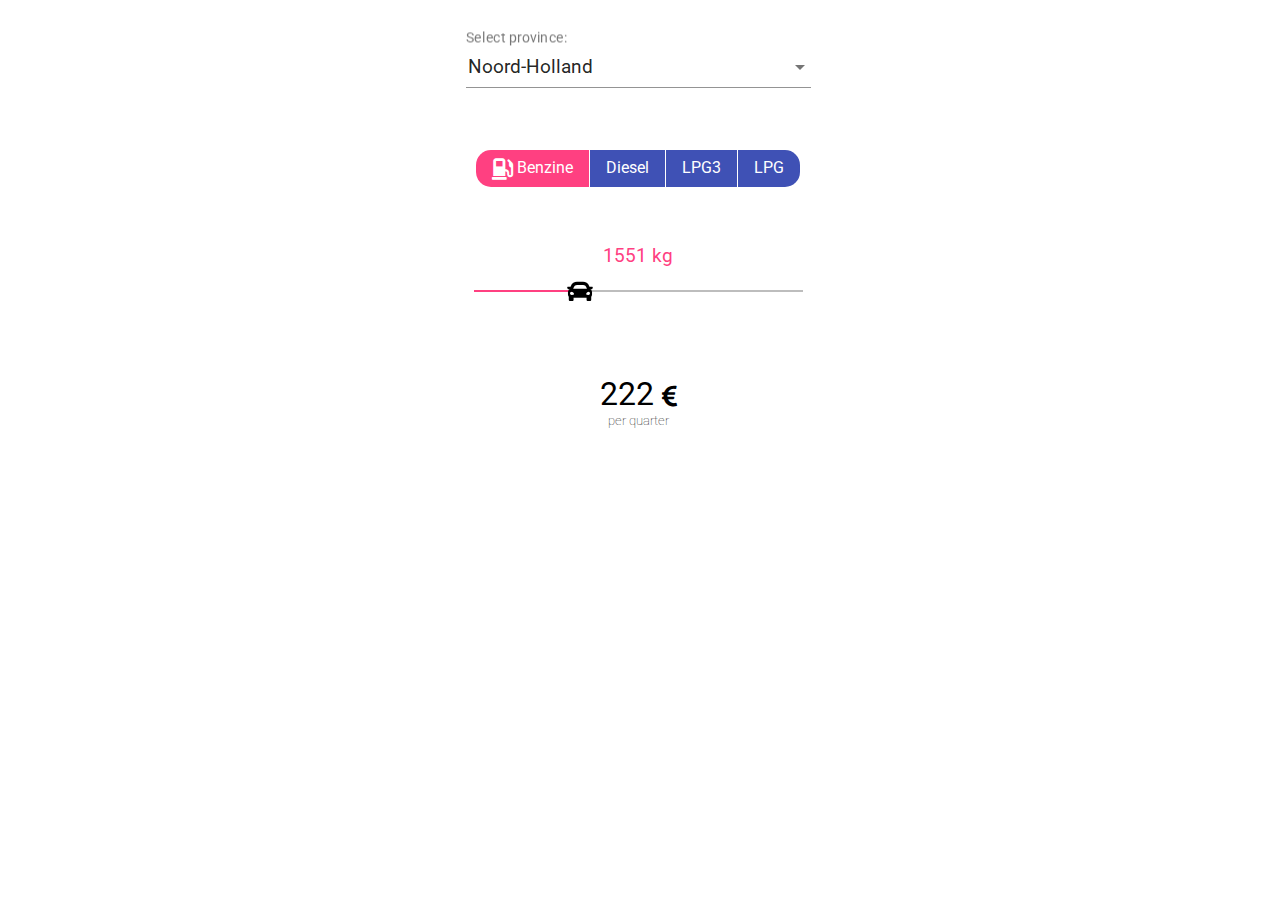
==== commit 25c38ff9: "Updates" ====
--- a/index.html
+++ b/index.html
@@ -1 +1 @@
-<!doctype html><html lang="en"><head><meta charset="utf-8"><title>Dutch Cartax</title><base href="https://maximsemenov.github.io/dutch-car-tax/"><meta name="viewport" content="width=device-width,initial-scale=1"><link rel="icon" type="image/x-icon" href="favicon.ico"><link href="https://fonts.googleapis.com/css?family=Roboto" rel="stylesheet"><!-- <link rel="stylesheet" href="https://use.fontawesome.com/releases/v5.0.13/css/all.css" integrity="sha384-DNOHZ68U8hZfKXOrtjWvjxusGo9WQnrNx2sqG0tfsghAvtVlRW3tvkXWZh58N9jp" crossorigin="anonymous"> --><link href="./assets/css/fontawesome-all.css" rel="stylesheet"><link href="styles.4cea7a71486174c9f679.bundle.css" rel="stylesheet"/></head><body><app-root></app-root><script type="text/javascript" src="inline.318b50c57b4eba3d437b.bundle.js"></script><script type="text/javascript" src="polyfills.b6b2cd0d4c472ac3ac12.bundle.js"></script><script type="text/javascript" src="scripts.968f55bfb751cd0febb2.bundle.js"></script><script type="text/javascript" src="main.a713cbc6b80399c1491b.bundle.js"></script></body></html>+<!doctype html><html lang="en"><head><meta charset="utf-8"><title>Dutch Cartax</title><base href="https://maximsemenov.github.io/dutch-car-tax/"><meta name="viewport" content="width=device-width,initial-scale=1"><link rel="icon" type="image/x-icon" href="favicon.ico"><link href="https://fonts.googleapis.com/css?family=Roboto" rel="stylesheet"><!-- <link rel="stylesheet" href="https://use.fontawesome.com/releases/v5.0.13/css/all.css" integrity="sha384-DNOHZ68U8hZfKXOrtjWvjxusGo9WQnrNx2sqG0tfsghAvtVlRW3tvkXWZh58N9jp" crossorigin="anonymous"> --><link href="./assets/css/fontawesome-all.css" rel="stylesheet"><link href="styles.6d10c90e93ae1bb98181.bundle.css" rel="stylesheet"/></head><body><app-root></app-root><script type="text/javascript" src="inline.318b50c57b4eba3d437b.bundle.js"></script><script type="text/javascript" src="polyfills.b6b2cd0d4c472ac3ac12.bundle.js"></script><script type="text/javascript" src="scripts.968f55bfb751cd0febb2.bundle.js"></script><script type="text/javascript" src="main.d39d3c7fb853976a99f2.bundle.js"></script></body></html>--- a/styles.6d10c90e93ae1bb98181.bundle.css
+++ b/styles.6d10c90e93ae1bb98181.bundle.css
@@ -0,0 +1,4 @@
+.mat-elevation-z0{-webkit-box-shadow:0 0 0 0 rgba(0,0,0,.2),0 0 0 0 rgba(0,0,0,.14),0 0 0 0 rgba(0,0,0,.12);box-shadow:0 0 0 0 rgba(0,0,0,.2),0 0 0 0 rgba(0,0,0,.14),0 0 0 0 rgba(0,0,0,.12)}.mat-elevation-z1{-webkit-box-shadow:0 2px 1px -1px rgba(0,0,0,.2),0 1px 1px 0 rgba(0,0,0,.14),0 1px 3px 0 rgba(0,0,0,.12);box-shadow:0 2px 1px -1px rgba(0,0,0,.2),0 1px 1px 0 rgba(0,0,0,.14),0 1px 3px 0 rgba(0,0,0,.12)}.mat-elevation-z2{-webkit-box-shadow:0 3px 1px -2px rgba(0,0,0,.2),0 2px 2px 0 rgba(0,0,0,.14),0 1px 5px 0 rgba(0,0,0,.12);box-shadow:0 3px 1px -2px rgba(0,0,0,.2),0 2px 2px 0 rgba(0,0,0,.14),0 1px 5px 0 rgba(0,0,0,.12)}.mat-elevation-z3{-webkit-box-shadow:0 3px 3px -2px rgba(0,0,0,.2),0 3px 4px 0 rgba(0,0,0,.14),0 1px 8px 0 rgba(0,0,0,.12);box-shadow:0 3px 3px -2px rgba(0,0,0,.2),0 3px 4px 0 rgba(0,0,0,.14),0 1px 8px 0 rgba(0,0,0,.12)}.mat-elevation-z4{-webkit-box-shadow:0 2px 4px -1px rgba(0,0,0,.2),0 4px 5px 0 rgba(0,0,0,.14),0 1px 10px 0 rgba(0,0,0,.12);box-shadow:0 2px 4px -1px rgba(0,0,0,.2),0 4px 5px 0 rgba(0,0,0,.14),0 1px 10px 0 rgba(0,0,0,.12)}.mat-elevation-z5{-webkit-box-shadow:0 3px 5px -1px rgba(0,0,0,.2),0 5px 8px 0 rgba(0,0,0,.14),0 1px 14px 0 rgba(0,0,0,.12);box-shadow:0 3px 5px -1px rgba(0,0,0,.2),0 5px 8px 0 rgba(0,0,0,.14),0 1px 14px 0 rgba(0,0,0,.12)}.mat-elevation-z6{-webkit-box-shadow:0 3px 5px -1px rgba(0,0,0,.2),0 6px 10px 0 rgba(0,0,0,.14),0 1px 18px 0 rgba(0,0,0,.12);box-shadow:0 3px 5px -1px rgba(0,0,0,.2),0 6px 10px 0 rgba(0,0,0,.14),0 1px 18px 0 rgba(0,0,0,.12)}.mat-elevation-z7{-webkit-box-shadow:0 4px 5px -2px rgba(0,0,0,.2),0 7px 10px 1px rgba(0,0,0,.14),0 2px 16px 1px rgba(0,0,0,.12);box-shadow:0 4px 5px -2px rgba(0,0,0,.2),0 7px 10px 1px rgba(0,0,0,.14),0 2px 16px 1px rgba(0,0,0,.12)}.mat-elevation-z8{-webkit-box-shadow:0 5px 5px -3px rgba(0,0,0,.2),0 8px 10px 1px rgba(0,0,0,.14),0 3px 14px 2px rgba(0,0,0,.12);box-shadow:0 5px 5px -3px rgba(0,0,0,.2),0 8px 10px 1px rgba(0,0,0,.14),0 3px 14px 2px rgba(0,0,0,.12)}.mat-elevation-z9{-webkit-box-shadow:0 5px 6px -3px rgba(0,0,0,.2),0 9px 12px 1px rgba(0,0,0,.14),0 3px 16px 2px rgba(0,0,0,.12);box-shadow:0 5px 6px -3px rgba(0,0,0,.2),0 9px 12px 1px rgba(0,0,0,.14),0 3px 16px 2px rgba(0,0,0,.12)}.mat-elevation-z10{-webkit-box-shadow:0 6px 6px -3px rgba(0,0,0,.2),0 10px 14px 1px rgba(0,0,0,.14),0 4px 18px 3px rgba(0,0,0,.12);box-shadow:0 6px 6px -3px rgba(0,0,0,.2),0 10px 14px 1px rgba(0,0,0,.14),0 4px 18px 3px rgba(0,0,0,.12)}.mat-elevation-z11{-webkit-box-shadow:0 6px 7px -4px rgba(0,0,0,.2),0 11px 15px 1px rgba(0,0,0,.14),0 4px 20px 3px rgba(0,0,0,.12);box-shadow:0 6px 7px -4px rgba(0,0,0,.2),0 11px 15px 1px rgba(0,0,0,.14),0 4px 20px 3px rgba(0,0,0,.12)}.mat-elevation-z12{-webkit-box-shadow:0 7px 8px -4px rgba(0,0,0,.2),0 12px 17px 2px rgba(0,0,0,.14),0 5px 22px 4px rgba(0,0,0,.12);box-shadow:0 7px 8px -4px rgba(0,0,0,.2),0 12px 17px 2px rgba(0,0,0,.14),0 5px 22px 4px rgba(0,0,0,.12)}.mat-elevation-z13{-webkit-box-shadow:0 7px 8px -4px rgba(0,0,0,.2),0 13px 19px 2px rgba(0,0,0,.14),0 5px 24px 4px rgba(0,0,0,.12);box-shadow:0 7px 8px -4px rgba(0,0,0,.2),0 13px 19px 2px rgba(0,0,0,.14),0 5px 24px 4px rgba(0,0,0,.12)}.mat-elevation-z14{-webkit-box-shadow:0 7px 9px -4px rgba(0,0,0,.2),0 14px 21px 2px rgba(0,0,0,.14),0 5px 26px 4px rgba(0,0,0,.12);box-shadow:0 7px 9px -4px rgba(0,0,0,.2),0 14px 21px 2px rgba(0,0,0,.14),0 5px 26px 4px rgba(0,0,0,.12)}.mat-elevation-z15{-webkit-box-shadow:0 8px 9px -5px rgba(0,0,0,.2),0 15px 22px 2px rgba(0,0,0,.14),0 6px 28px 5px rgba(0,0,0,.12);box-shadow:0 8px 9px -5px rgba(0,0,0,.2),0 15px 22px 2px rgba(0,0,0,.14),0 6px 28px 5px rgba(0,0,0,.12)}.mat-elevation-z16{-webkit-box-shadow:0 8px 10px -5px rgba(0,0,0,.2),0 16px 24px 2px rgba(0,0,0,.14),0 6px 30px 5px rgba(0,0,0,.12);box-shadow:0 8px 10px -5px rgba(0,0,0,.2),0 16px 24px 2px rgba(0,0,0,.14),0 6px 30px 5px rgba(0,0,0,.12)}.mat-elevation-z17{-webkit-box-shadow:0 8px 11px -5px rgba(0,0,0,.2),0 17px 26px 2px rgba(0,0,0,.14),0 6px 32px 5px rgba(0,0,0,.12);box-shadow:0 8px 11px -5px rgba(0,0,0,.2),0 17px 26px 2px rgba(0,0,0,.14),0 6px 32px 5px rgba(0,0,0,.12)}.mat-elevation-z18{-webkit-box-shadow:0 9px 11px -5px rgba(0,0,0,.2),0 18px 28px 2px rgba(0,0,0,.14),0 7px 34px 6px rgba(0,0,0,.12);box-shadow:0 9px 11px -5px rgba(0,0,0,.2),0 18px 28px 2px rgba(0,0,0,.14),0 7px 34px 6px rgba(0,0,0,.12)}.mat-elevation-z19{-webkit-box-shadow:0 9px 12px -6px rgba(0,0,0,.2),0 19px 29px 2px rgba(0,0,0,.14),0 7px 36px 6px rgba(0,0,0,.12);box-shadow:0 9px 12px -6px rgba(0,0,0,.2),0 19px 29px 2px rgba(0,0,0,.14),0 7px 36px 6px rgba(0,0,0,.12)}.mat-elevation-z20{-webkit-box-shadow:0 10px 13px -6px rgba(0,0,0,.2),0 20px 31px 3px rgba(0,0,0,.14),0 8px 38px 7px rgba(0,0,0,.12);box-shadow:0 10px 13px -6px rgba(0,0,0,.2),0 20px 31px 3px rgba(0,0,0,.14),0 8px 38px 7px rgba(0,0,0,.12)}.mat-elevation-z21{-webkit-box-shadow:0 10px 13px -6px rgba(0,0,0,.2),0 21px 33px 3px rgba(0,0,0,.14),0 8px 40px 7px rgba(0,0,0,.12);box-shadow:0 10px 13px -6px rgba(0,0,0,.2),0 21px 33px 3px rgba(0,0,0,.14),0 8px 40px 7px rgba(0,0,0,.12)}.mat-elevation-z22{-webkit-box-shadow:0 10px 14px -6px rgba(0,0,0,.2),0 22px 35px 3px rgba(0,0,0,.14),0 8px 42px 7px rgba(0,0,0,.12);box-shadow:0 10px 14px -6px rgba(0,0,0,.2),0 22px 35px 3px rgba(0,0,0,.14),0 8px 42px 7px rgba(0,0,0,.12)}.mat-elevation-z23{-webkit-box-shadow:0 11px 14px -7px rgba(0,0,0,.2),0 23px 36px 3px rgba(0,0,0,.14),0 9px 44px 8px rgba(0,0,0,.12);box-shadow:0 11px 14px -7px rgba(0,0,0,.2),0 23px 36px 3px rgba(0,0,0,.14),0 9px 44px 8px rgba(0,0,0,.12)}.mat-elevation-z24{-webkit-box-shadow:0 11px 15px -7px rgba(0,0,0,.2),0 24px 38px 3px rgba(0,0,0,.14),0 9px 46px 8px rgba(0,0,0,.12);box-shadow:0 11px 15px -7px rgba(0,0,0,.2),0 24px 38px 3px rgba(0,0,0,.14),0 9px 46px 8px rgba(0,0,0,.12)}.mat-h1,.mat-headline,.mat-typography h1{font:400 24px/32px Roboto,"Helvetica Neue",sans-serif;margin:0 0 16px}.mat-h2,.mat-title,.mat-typography h2{font:500 20px/32px Roboto,"Helvetica Neue",sans-serif;margin:0 0 16px}.mat-h3,.mat-subheading-2,.mat-typography h3{font:400 16px/28px Roboto,"Helvetica Neue",sans-serif;margin:0 0 16px}.mat-h4,.mat-subheading-1,.mat-typography h4{font:400 15px/24px Roboto,"Helvetica Neue",sans-serif;margin:0 0 16px}.mat-h5,.mat-typography h5{font:400 11.62px/20px Roboto,"Helvetica Neue",sans-serif;margin:0 0 12px}.mat-h6,.mat-typography h6{font:400 9.38px/20px Roboto,"Helvetica Neue",sans-serif;margin:0 0 12px}.mat-body-2,.mat-body-strong{font:500 14px/24px Roboto,"Helvetica Neue",sans-serif}.mat-body,.mat-body-1,.mat-typography{font:400 14px/20px Roboto,"Helvetica Neue",sans-serif}.mat-body p,.mat-body-1 p,.mat-typography p{margin:0 0 12px}.mat-caption,.mat-small{font:400 12px/20px Roboto,"Helvetica Neue",sans-serif}.mat-display-4,.mat-typography .mat-display-4{font:300 112px/112px Roboto,"Helvetica Neue",sans-serif;margin:0 0 56px;letter-spacing:-.05em}.mat-display-3,.mat-typography .mat-display-3{font:400 56px/56px Roboto,"Helvetica Neue",sans-serif;margin:0 0 64px;letter-spacing:-.02em}.mat-display-2,.mat-typography .mat-display-2{font:400 45px/48px Roboto,"Helvetica Neue",sans-serif;margin:0 0 64px;letter-spacing:-.005em}.mat-display-1,.mat-typography .mat-display-1{font:400 34px/40px Roboto,"Helvetica Neue",sans-serif;margin:0 0 64px}.mat-button,.mat-fab,.mat-flat-button,.mat-icon-button,.mat-mini-fab,.mat-raised-button,.mat-stroked-button{font-family:Roboto,"Helvetica Neue",sans-serif;font-size:14px;font-weight:500}.mat-button-toggle,.mat-card{font-family:Roboto,"Helvetica Neue",sans-serif}.mat-card-title{font-size:24px;font-weight:400}.mat-card-content,.mat-card-header .mat-card-title,.mat-card-subtitle{font-size:14px}.mat-checkbox{font-family:Roboto,"Helvetica Neue",sans-serif}.mat-checkbox-layout .mat-checkbox-label{line-height:24px}.mat-chip{font-size:13px;line-height:18px}.mat-chip .mat-chip-remove.mat-icon{font-size:18px}.mat-table{font-family:Roboto,"Helvetica Neue",sans-serif}.mat-header-cell{font-size:12px;font-weight:500}.mat-cell{font-size:14px}.mat-calendar{font-family:Roboto,"Helvetica Neue",sans-serif}.mat-calendar-body{font-size:13px}.mat-calendar-body-label,.mat-calendar-period-button{font-size:14px;font-weight:500}.mat-calendar-table-header th{font-size:11px;font-weight:400}.mat-dialog-title{font:500 20px/32px Roboto,"Helvetica Neue",sans-serif}.mat-expansion-panel-header{font-family:Roboto,"Helvetica Neue",sans-serif;font-size:15px;font-weight:400}.mat-expansion-panel-content{font:400 14px/20px Roboto,"Helvetica Neue",sans-serif}.mat-form-field{font-size:inherit;font-weight:400;line-height:1.125;font-family:Roboto,"Helvetica Neue",sans-serif}.mat-form-field-wrapper{padding-bottom:1.25em}.mat-form-field-prefix .mat-icon,.mat-form-field-suffix .mat-icon{font-size:150%;line-height:1.125}.mat-form-field-prefix .mat-icon-button,.mat-form-field-suffix .mat-icon-button{height:1.5em;width:1.5em}.mat-form-field-prefix .mat-icon-button .mat-icon,.mat-form-field-suffix .mat-icon-button .mat-icon{height:1.125em;line-height:1.125}.mat-form-field-infix{padding:.4375em 0;border-top:.84375em solid transparent}.mat-form-field-can-float .mat-input-server:focus+.mat-form-field-label-wrapper .mat-form-field-label,.mat-form-field-can-float.mat-form-field-should-float .mat-form-field-label{-webkit-transform:translateY(-1.28125em) scale(.75) perspective(100px) translateZ(.001px);transform:translateY(-1.28125em) scale(.75) perspective(100px) translateZ(.001px);-ms-transform:translateY(-1.28125em) scale(.75);width:133.33333%}.mat-form-field-can-float .mat-form-field-autofill-control:-webkit-autofill+.mat-form-field-label-wrapper .mat-form-field-label{-webkit-transform:translateY(-1.28125em) scale(.75) perspective(100px) translateZ(.00101px);transform:translateY(-1.28125em) scale(.75) perspective(100px) translateZ(.00101px);-ms-transform:translateY(-1.28124em) scale(.75);width:133.33334%}.mat-form-field-can-float .mat-input-server[label]:not(:label-shown)+.mat-form-field-label-wrapper .mat-form-field-label{-webkit-transform:translateY(-1.28125em) scale(.75) perspective(100px) translateZ(.00102px);transform:translateY(-1.28125em) scale(.75) perspective(100px) translateZ(.00102px);-ms-transform:translateY(-1.28123em) scale(.75);width:133.33335%}.mat-form-field-label-wrapper{top:-.84375em;padding-top:.84375em}.mat-form-field-label{top:1.28125em}.mat-form-field-underline{bottom:1.25em}.mat-form-field-subscript-wrapper{font-size:75%;margin-top:.54167em;top:calc(100% - 1.66667em)}.mat-grid-tile-footer,.mat-grid-tile-header{font-size:14px}.mat-grid-tile-footer .mat-line,.mat-grid-tile-header .mat-line{white-space:nowrap;overflow:hidden;text-overflow:ellipsis;display:block;-webkit-box-sizing:border-box;box-sizing:border-box}.mat-grid-tile-footer .mat-line:nth-child(n+2),.mat-grid-tile-header .mat-line:nth-child(n+2){font-size:12px}input.mat-input-element{margin-top:-.0625em}.mat-menu-item{font-family:Roboto,"Helvetica Neue",sans-serif;font-size:16px;font-weight:400}.mat-paginator,.mat-paginator-page-size .mat-select-trigger{font-family:Roboto,"Helvetica Neue",sans-serif;font-size:12px}.mat-radio-button,.mat-select{font-family:Roboto,"Helvetica Neue",sans-serif}.mat-select-trigger{height:1.125em}.mat-slide-toggle-content{font:400 14px/20px Roboto,"Helvetica Neue",sans-serif}.mat-slider-thumb-label-text{font-family:Roboto,"Helvetica Neue",sans-serif;font-size:12px;font-weight:500}.mat-stepper-horizontal,.mat-stepper-vertical{font-family:Roboto,"Helvetica Neue",sans-serif}.mat-step-label{font-size:14px;font-weight:400}.mat-step-label-selected{font-size:14px;font-weight:500}.mat-tab-group{font-family:Roboto,"Helvetica Neue",sans-serif}.mat-tab-label,.mat-tab-link{font-family:Roboto,"Helvetica Neue",sans-serif;font-size:14px;font-weight:500}.mat-toolbar,.mat-toolbar h1,.mat-toolbar h2,.mat-toolbar h3,.mat-toolbar h4,.mat-toolbar h5,.mat-toolbar h6{font:500 20px/32px Roboto,"Helvetica Neue",sans-serif;margin:0}.mat-tooltip{font-family:Roboto,"Helvetica Neue",sans-serif;font-size:10px;padding-top:6px;padding-bottom:6px}.mat-tooltip-handset{font-size:14px;padding-top:9px;padding-bottom:9px}.mat-list-item,.mat-list-option{font-family:Roboto,"Helvetica Neue",sans-serif}.mat-list .mat-list-item,.mat-nav-list .mat-list-item,.mat-selection-list .mat-list-item{font-size:16px}.mat-list .mat-list-item .mat-line,.mat-nav-list .mat-list-item .mat-line,.mat-selection-list .mat-list-item .mat-line{white-space:nowrap;overflow:hidden;text-overflow:ellipsis;display:block;-webkit-box-sizing:border-box;box-sizing:border-box}.mat-list .mat-list-item .mat-line:nth-child(n+2),.mat-nav-list .mat-list-item .mat-line:nth-child(n+2),.mat-selection-list .mat-list-item .mat-line:nth-child(n+2){font-size:14px}.mat-list .mat-list-option,.mat-nav-list .mat-list-option,.mat-selection-list .mat-list-option{font-size:16px}.mat-list .mat-list-option .mat-line,.mat-nav-list .mat-list-option .mat-line,.mat-selection-list .mat-list-option .mat-line{white-space:nowrap;overflow:hidden;text-overflow:ellipsis;display:block;-webkit-box-sizing:border-box;box-sizing:border-box}.mat-list .mat-list-option .mat-line:nth-child(n+2),.mat-nav-list .mat-list-option .mat-line:nth-child(n+2),.mat-selection-list .mat-list-option .mat-line:nth-child(n+2){font-size:14px}.mat-list[dense] .mat-list-item,.mat-nav-list[dense] .mat-list-item,.mat-selection-list[dense] .mat-list-item{font-size:12px}.mat-list[dense] .mat-list-item .mat-line,.mat-nav-list[dense] .mat-list-item .mat-line,.mat-selection-list[dense] .mat-list-item .mat-line{white-space:nowrap;overflow:hidden;text-overflow:ellipsis;display:block;-webkit-box-sizing:border-box;box-sizing:border-box}.mat-list[dense] .mat-list-item .mat-line:nth-child(n+2),.mat-list[dense] .mat-list-option,.mat-nav-list[dense] .mat-list-item .mat-line:nth-child(n+2),.mat-nav-list[dense] .mat-list-option,.mat-selection-list[dense] .mat-list-item .mat-line:nth-child(n+2),.mat-selection-list[dense] .mat-list-option{font-size:12px}.mat-list[dense] .mat-list-option .mat-line,.mat-nav-list[dense] .mat-list-option .mat-line,.mat-selection-list[dense] .mat-list-option .mat-line{white-space:nowrap;overflow:hidden;text-overflow:ellipsis;display:block;-webkit-box-sizing:border-box;box-sizing:border-box}.mat-list[dense] .mat-list-option .mat-line:nth-child(n+2),.mat-nav-list[dense] .mat-list-option .mat-line:nth-child(n+2),.mat-selection-list[dense] .mat-list-option .mat-line:nth-child(n+2){font-size:12px}.mat-list[dense] .mat-subheader,.mat-nav-list[dense] .mat-subheader,.mat-selection-list[dense] .mat-subheader{font-family:Roboto,"Helvetica Neue",sans-serif;font-size:12px;font-weight:500}.mat-option{font-family:Roboto,"Helvetica Neue",sans-serif;font-size:16px;color:rgba(0,0,0,.87)}.mat-optgroup-label{font:500 14px/24px Roboto,"Helvetica Neue",sans-serif;color:rgba(0,0,0,.54)}.mat-simple-snackbar{font-family:Roboto,"Helvetica Neue",sans-serif;font-size:14px}.mat-ripple{overflow:hidden}@media screen and (-ms-high-contrast:active){.mat-ripple{display:none}}.mat-ripple.mat-ripple-unbounded{overflow:visible}.mat-ripple-element{position:absolute;border-radius:50%;pointer-events:none;-webkit-transition:opacity,-webkit-transform 0s cubic-bezier(0,0,.2,1);transition:opacity,-webkit-transform 0s cubic-bezier(0,0,.2,1);transition:opacity,transform 0s cubic-bezier(0,0,.2,1);transition:opacity,transform 0s cubic-bezier(0,0,.2,1),-webkit-transform 0s cubic-bezier(0,0,.2,1);-webkit-transform:scale(0);transform:scale(0)}.cdk-visually-hidden{border:0;clip:rect(0 0 0 0);height:1px;margin:-1px;overflow:hidden;padding:0;position:absolute;width:1px;outline:0;-webkit-appearance:none;-moz-appearance:none}.cdk-global-overlay-wrapper,.cdk-overlay-container{pointer-events:none;top:0;left:0;height:100%;width:100%}.cdk-overlay-container{position:fixed;z-index:1000}.cdk-overlay-container:empty{display:none}.cdk-global-overlay-wrapper{display:-webkit-box;display:-ms-flexbox;display:flex;position:absolute;z-index:1000}.cdk-overlay-pane{position:absolute;pointer-events:auto;-webkit-box-sizing:border-box;box-sizing:border-box;z-index:1000}.cdk-overlay-backdrop{position:absolute;top:0;bottom:0;left:0;right:0;z-index:1000;pointer-events:auto;-webkit-tap-highlight-color:transparent;-webkit-transition:opacity .4s cubic-bezier(.25,.8,.25,1);transition:opacity .4s cubic-bezier(.25,.8,.25,1);opacity:0}.cdk-overlay-backdrop.cdk-overlay-backdrop-showing{opacity:1}.cdk-overlay-dark-backdrop{background:rgba(0,0,0,.288)}.cdk-overlay-transparent-backdrop,.cdk-overlay-transparent-backdrop.cdk-overlay-backdrop-showing{opacity:0}.cdk-global-scrollblock{position:fixed;width:100%;overflow-y:scroll}.mat-ripple-element{background-color:rgba(0,0,0,.1)}.mat-option:focus:not(.mat-option-disabled),.mat-option:hover:not(.mat-option-disabled){background:rgba(0,0,0,.04)}.mat-primary .mat-option.mat-selected:not(.mat-option-disabled){color:#3f51b5}.mat-accent .mat-option.mat-selected:not(.mat-option-disabled){color:#ff4081}.mat-warn .mat-option.mat-selected:not(.mat-option-disabled){color:#f44336}.mat-option.mat-selected:not(.mat-option-multiple):not(.mat-option-disabled){background:rgba(0,0,0,.04)}.mat-option.mat-active{background:rgba(0,0,0,.04);color:rgba(0,0,0,.87)}.mat-option.mat-option-disabled{color:rgba(0,0,0,.38)}.mat-optgroup-disabled .mat-optgroup-label{color:rgba(0,0,0,.38)}.mat-pseudo-checkbox{color:rgba(0,0,0,.54)}.mat-pseudo-checkbox::after{color:#fafafa}.mat-accent .mat-pseudo-checkbox-checked,.mat-accent .mat-pseudo-checkbox-indeterminate,.mat-pseudo-checkbox-checked,.mat-pseudo-checkbox-indeterminate{background:#ff4081}.mat-primary .mat-pseudo-checkbox-checked,.mat-primary .mat-pseudo-checkbox-indeterminate{background:#3f51b5}.mat-warn .mat-pseudo-checkbox-checked,.mat-warn .mat-pseudo-checkbox-indeterminate{background:#f44336}.mat-pseudo-checkbox-checked.mat-pseudo-checkbox-disabled,.mat-pseudo-checkbox-indeterminate.mat-pseudo-checkbox-disabled{background:#b0b0b0}.mat-app-background{background-color:#fafafa;color:rgba(0,0,0,.87)}.mat-theme-loaded-marker{display:none}.mat-autocomplete-panel{background:#fff;color:rgba(0,0,0,.87)}.mat-autocomplete-panel .mat-option.mat-selected:not(.mat-active):not(:hover){background:#fff}.mat-autocomplete-panel .mat-option.mat-selected:not(.mat-active):not(:hover):not(.mat-option-disabled){color:rgba(0,0,0,.87)}.mat-button,.mat-icon-button,.mat-stroked-button{background:0 0}.mat-button.mat-primary .mat-button-focus-overlay,.mat-icon-button.mat-primary .mat-button-focus-overlay,.mat-stroked-button.mat-primary .mat-button-focus-overlay{background-color:rgba(63,81,181,.12)}.mat-button.mat-accent .mat-button-focus-overlay,.mat-icon-button.mat-accent .mat-button-focus-overlay,.mat-stroked-button.mat-accent .mat-button-focus-overlay{background-color:rgba(255,64,129,.12)}.mat-button.mat-warn .mat-button-focus-overlay,.mat-icon-button.mat-warn .mat-button-focus-overlay,.mat-stroked-button.mat-warn .mat-button-focus-overlay{background-color:rgba(244,67,54,.12)}.mat-button[disabled] .mat-button-focus-overlay,.mat-icon-button[disabled] .mat-button-focus-overlay,.mat-stroked-button[disabled] .mat-button-focus-overlay{background-color:transparent}.mat-button.mat-primary,.mat-icon-button.mat-primary,.mat-stroked-button.mat-primary{color:#3f51b5}.mat-button.mat-accent,.mat-icon-button.mat-accent,.mat-stroked-button.mat-accent{color:#ff4081}.mat-button.mat-warn,.mat-icon-button.mat-warn,.mat-stroked-button.mat-warn{color:#f44336}.mat-button.mat-accent[disabled],.mat-button.mat-primary[disabled],.mat-button.mat-warn[disabled],.mat-button[disabled][disabled],.mat-icon-button.mat-accent[disabled],.mat-icon-button.mat-primary[disabled],.mat-icon-button.mat-warn[disabled],.mat-icon-button[disabled][disabled],.mat-stroked-button.mat-accent[disabled],.mat-stroked-button.mat-primary[disabled],.mat-stroked-button.mat-warn[disabled],.mat-stroked-button[disabled][disabled]{color:rgba(0,0,0,.26)}.mat-fab,.mat-mini-fab,.mat-raised-button{color:rgba(0,0,0,.87);background-color:#fff}.mat-fab.mat-accent,.mat-fab.mat-primary,.mat-fab.mat-warn,.mat-mini-fab.mat-accent,.mat-mini-fab.mat-primary,.mat-mini-fab.mat-warn,.mat-raised-button.mat-accent,.mat-raised-button.mat-primary,.mat-raised-button.mat-warn{color:#fff}.mat-fab.mat-accent[disabled],.mat-fab.mat-primary[disabled],.mat-fab.mat-warn[disabled],.mat-fab[disabled][disabled],.mat-mini-fab.mat-accent[disabled],.mat-mini-fab.mat-primary[disabled],.mat-mini-fab.mat-warn[disabled],.mat-mini-fab[disabled][disabled],.mat-raised-button.mat-accent[disabled],.mat-raised-button.mat-primary[disabled],.mat-raised-button.mat-warn[disabled],.mat-raised-button[disabled][disabled]{color:rgba(0,0,0,.26);background-color:rgba(0,0,0,.12)}.mat-fab.mat-primary,.mat-mini-fab.mat-primary,.mat-raised-button.mat-primary{background-color:#3f51b5}.mat-fab.mat-accent,.mat-mini-fab.mat-accent,.mat-raised-button.mat-accent{background-color:#ff4081}.mat-fab.mat-warn,.mat-mini-fab.mat-warn,.mat-raised-button.mat-warn{background-color:#f44336}.mat-fab.mat-accent .mat-ripple-element,.mat-fab.mat-primary .mat-ripple-element,.mat-fab.mat-warn .mat-ripple-element,.mat-mini-fab.mat-accent .mat-ripple-element,.mat-mini-fab.mat-primary .mat-ripple-element,.mat-mini-fab.mat-warn .mat-ripple-element,.mat-raised-button.mat-accent .mat-ripple-element,.mat-raised-button.mat-primary .mat-ripple-element,.mat-raised-button.mat-warn .mat-ripple-element{background-color:rgba(255,255,255,.2)}.mat-button.mat-primary .mat-ripple-element{background-color:rgba(63,81,181,.1)}.mat-button.mat-accent .mat-ripple-element{background-color:rgba(255,64,129,.1)}.mat-button.mat-warn .mat-ripple-element{background-color:rgba(244,67,54,.1)}.mat-flat-button{color:rgba(0,0,0,.87);background-color:#fff}.mat-flat-button.mat-accent,.mat-flat-button.mat-primary,.mat-flat-button.mat-warn{color:#fff}.mat-flat-button.mat-accent[disabled],.mat-flat-button.mat-primary[disabled],.mat-flat-button.mat-warn[disabled],.mat-flat-button[disabled][disabled]{color:rgba(0,0,0,.26);background-color:rgba(0,0,0,.12)}.mat-flat-button.mat-primary{background-color:#3f51b5}.mat-flat-button.mat-accent{background-color:#ff4081}.mat-flat-button.mat-warn{background-color:#f44336}.mat-flat-button.mat-accent .mat-ripple-element,.mat-flat-button.mat-primary .mat-ripple-element,.mat-flat-button.mat-warn .mat-ripple-element{background-color:rgba(255,255,255,.2)}.mat-icon-button.mat-primary .mat-ripple-element{background-color:rgba(63,81,181,.2)}.mat-icon-button.mat-accent .mat-ripple-element{background-color:rgba(255,64,129,.2)}.mat-icon-button.mat-warn .mat-ripple-element{background-color:rgba(244,67,54,.2)}.mat-button-toggle{color:rgba(0,0,0,.38)}.mat-button-toggle.cdk-focused .mat-button-toggle-focus-overlay{background-color:rgba(0,0,0,.12)}.mat-button-toggle-checked{color:rgba(0,0,0,.54)}.mat-button-toggle-disabled{background-color:#eee;color:rgba(0,0,0,.26)}.mat-button-toggle-disabled.mat-button-toggle-checked{background-color:#bdbdbd}.mat-card{background:#fff;color:rgba(0,0,0,.87)}.mat-card-subtitle{color:rgba(0,0,0,.54)}.mat-checkbox-frame{border-color:rgba(0,0,0,.54)}.mat-checkbox-checkmark{fill:#fafafa}.mat-checkbox-checkmark-path{stroke:#fafafa!important}.mat-checkbox-mixedmark{background-color:#fafafa}.mat-checkbox-checked.mat-primary .mat-checkbox-background,.mat-checkbox-indeterminate.mat-primary .mat-checkbox-background{background-color:#3f51b5}.mat-checkbox-checked.mat-accent .mat-checkbox-background,.mat-checkbox-indeterminate.mat-accent .mat-checkbox-background{background-color:#ff4081}.mat-checkbox-checked.mat-warn .mat-checkbox-background,.mat-checkbox-indeterminate.mat-warn .mat-checkbox-background{background-color:#f44336}.mat-checkbox-disabled.mat-checkbox-checked .mat-checkbox-background,.mat-checkbox-disabled.mat-checkbox-indeterminate .mat-checkbox-background{background-color:#b0b0b0}.mat-checkbox-disabled:not(.mat-checkbox-checked) .mat-checkbox-frame{border-color:#b0b0b0}.mat-checkbox-disabled .mat-checkbox-label{color:#b0b0b0}.mat-checkbox:not(.mat-checkbox-disabled).mat-primary .mat-checkbox-ripple .mat-ripple-element{background-color:rgba(63,81,181,.26)}.mat-checkbox:not(.mat-checkbox-disabled).mat-accent .mat-checkbox-ripple .mat-ripple-element{background-color:rgba(255,64,129,.26)}.mat-checkbox:not(.mat-checkbox-disabled).mat-warn .mat-checkbox-ripple .mat-ripple-element{background-color:rgba(244,67,54,.26)}.mat-chip:not(.mat-basic-chip){background-color:#e0e0e0;color:rgba(0,0,0,.87)}.mat-chip:not(.mat-basic-chip) .mat-chip-remove{color:rgba(0,0,0,.87);opacity:.4}.mat-chip:not(.mat-basic-chip) .mat-chip-remove:hover{opacity:.54}.mat-chip.mat-chip-selected.mat-primary{background-color:#3f51b5;color:#fff}.mat-chip.mat-chip-selected.mat-primary .mat-chip-remove{color:#fff;opacity:.4}.mat-chip.mat-chip-selected.mat-primary .mat-chip-remove:hover{opacity:.54}.mat-chip.mat-chip-selected.mat-warn{background-color:#f44336;color:#fff}.mat-chip.mat-chip-selected.mat-warn .mat-chip-remove{color:#fff;opacity:.4}.mat-chip.mat-chip-selected.mat-warn .mat-chip-remove:hover{opacity:.54}.mat-chip.mat-chip-selected.mat-accent{background-color:#ff4081;color:#fff}.mat-chip.mat-chip-selected.mat-accent .mat-chip-remove{color:#fff;opacity:.4}.mat-chip.mat-chip-selected.mat-accent .mat-chip-remove:hover{opacity:.54}.mat-table{background:#fff}.mat-header-row,.mat-row{border-bottom-color:rgba(0,0,0,.12)}.mat-header-cell{color:rgba(0,0,0,.54)}.mat-cell{color:rgba(0,0,0,.87)}.mat-datepicker-content{background-color:#fff;color:rgba(0,0,0,.87)}.mat-calendar-arrow{border-top-color:rgba(0,0,0,.54)}.mat-calendar-next-button,.mat-calendar-previous-button{color:rgba(0,0,0,.54)}.mat-calendar-table-header{color:rgba(0,0,0,.38)}.mat-calendar-table-header-divider::after{background:rgba(0,0,0,.12)}.mat-calendar-body-label{color:rgba(0,0,0,.54)}.mat-calendar-body-cell-content{color:rgba(0,0,0,.87);border-color:transparent}.mat-calendar-body-disabled>.mat-calendar-body-cell-content:not(.mat-calendar-body-selected){color:rgba(0,0,0,.38)}.cdk-keyboard-focused .mat-calendar-body-active>.mat-calendar-body-cell-content:not(.mat-calendar-body-selected),.cdk-program-focused .mat-calendar-body-active>.mat-calendar-body-cell-content:not(.mat-calendar-body-selected),:not(.mat-calendar-body-disabled):hover>.mat-calendar-body-cell-content:not(.mat-calendar-body-selected){background-color:rgba(0,0,0,.04)}.mat-calendar-body-selected{background-color:#3f51b5;color:#fff}.mat-calendar-body-disabled>.mat-calendar-body-selected{background-color:rgba(63,81,181,.4)}.mat-calendar-body-today:not(.mat-calendar-body-selected){border-color:rgba(0,0,0,.38)}.mat-calendar-body-today.mat-calendar-body-selected{-webkit-box-shadow:inset 0 0 0 1px #fff;box-shadow:inset 0 0 0 1px #fff}.mat-calendar-body-disabled>.mat-calendar-body-today:not(.mat-calendar-body-selected){border-color:rgba(0,0,0,.18)}.mat-datepicker-toggle-active{color:#3f51b5}.mat-dialog-container{background:#fff;color:rgba(0,0,0,.87)}.mat-divider{border-top-color:rgba(0,0,0,.12)}.mat-divider-vertical{border-right-color:rgba(0,0,0,.12)}.mat-expansion-panel{background:#fff;color:rgba(0,0,0,.87)}.mat-action-row{border-top-color:rgba(0,0,0,.12)}.mat-expansion-panel:not(.mat-expanded) .mat-expansion-panel-header:not([aria-disabled=true]).cdk-keyboard-focused,.mat-expansion-panel:not(.mat-expanded) .mat-expansion-panel-header:not([aria-disabled=true]).cdk-program-focused,.mat-expansion-panel:not(.mat-expanded) .mat-expansion-panel-header:not([aria-disabled=true]):hover{background:rgba(0,0,0,.04)}.mat-expansion-panel-header-title{color:rgba(0,0,0,.87)}.mat-expansion-indicator::after,.mat-expansion-panel-header-description{color:rgba(0,0,0,.54)}.mat-expansion-panel-header[aria-disabled=true]{color:rgba(0,0,0,.26)}.mat-expansion-panel-header[aria-disabled=true] .mat-expansion-panel-header-description,.mat-expansion-panel-header[aria-disabled=true] .mat-expansion-panel-header-title{color:inherit}.mat-form-field-label,.mat-hint{color:rgba(0,0,0,.54)}.mat-focused .mat-form-field-label{color:#3f51b5}.mat-focused .mat-form-field-label.mat-accent{color:#ff4081}.mat-focused .mat-form-field-label.mat-warn{color:#f44336}.mat-focused .mat-form-field-required-marker{color:#ff4081}.mat-form-field-underline{background-color:rgba(0,0,0,.42)}.mat-form-field-disabled .mat-form-field-underline{background-image:-webkit-gradient(linear,left top,right top,color-stop(0,rgba(0,0,0,.42)),color-stop(33%,rgba(0,0,0,.42)),color-stop(0,transparent));background-image:linear-gradient(to right,rgba(0,0,0,.42) 0,rgba(0,0,0,.42) 33%,transparent 0);background-size:4px 1px;background-repeat:repeat-x}.mat-form-field-ripple{background-color:#3f51b5}.mat-form-field-ripple.mat-accent{background-color:#ff4081}.mat-form-field-ripple.mat-warn{background-color:#f44336}.mat-form-field-invalid .mat-form-field-label,.mat-form-field-invalid .mat-form-field-label .mat-form-field-required-marker,.mat-form-field-invalid .mat-form-field-label.mat-accent{color:#f44336}.mat-form-field-invalid .mat-form-field-ripple{background-color:#f44336}.mat-error{color:#f44336}.mat-icon.mat-primary{color:#3f51b5}.mat-icon.mat-accent{color:#ff4081}.mat-icon.mat-warn{color:#f44336}.mat-input-element:disabled{color:rgba(0,0,0,.38)}.mat-input-element{caret-color:#3f51b5}.mat-input-element::-ms-input-placeholder{color:rgba(0,0,0,.42)}.mat-input-element::placeholder{color:rgba(0,0,0,.42)}.mat-input-element::-moz-placeholder{color:rgba(0,0,0,.42)}.mat-input-element::-webkit-input-placeholder{color:rgba(0,0,0,.42)}.mat-input-element:-ms-input-placeholder{color:rgba(0,0,0,.42)}.mat-accent .mat-input-element{caret-color:#ff4081}.mat-form-field-invalid .mat-input-element,.mat-warn .mat-input-element{caret-color:#f44336}.mat-list .mat-list-item,.mat-list .mat-list-option,.mat-nav-list .mat-list-item,.mat-nav-list .mat-list-option,.mat-selection-list .mat-list-item,.mat-selection-list .mat-list-option{color:rgba(0,0,0,.87)}.mat-list .mat-subheader,.mat-nav-list .mat-subheader,.mat-selection-list .mat-subheader{font-family:Roboto,"Helvetica Neue",sans-serif;font-size:14px;font-weight:500;color:rgba(0,0,0,.54)}.mat-list-item-disabled{background-color:#eee}.mat-list-option.mat-list-item-focus,.mat-list-option:hover,.mat-nav-list .mat-list-item.mat-list-item-focus,.mat-nav-list .mat-list-item:hover{background:rgba(0,0,0,.04)}.mat-menu-panel{background:#fff}.mat-menu-item{background:0 0;color:rgba(0,0,0,.87)}.mat-menu-item[disabled]{color:rgba(0,0,0,.38)}.mat-menu-item .mat-icon:not([color]),.mat-menu-item-submenu-trigger::after{color:rgba(0,0,0,.54)}.mat-menu-item-highlighted:not([disabled]),.mat-menu-item.cdk-keyboard-focused:not([disabled]),.mat-menu-item.cdk-program-focused:not([disabled]),.mat-menu-item:hover:not([disabled]){background:rgba(0,0,0,.04)}.mat-paginator{background:#fff}.mat-paginator,.mat-paginator-page-size .mat-select-trigger{color:rgba(0,0,0,.54)}.mat-paginator-decrement,.mat-paginator-increment{border-top:2px solid rgba(0,0,0,.54);border-right:2px solid rgba(0,0,0,.54)}.mat-paginator-first,.mat-paginator-last{border-top:2px solid rgba(0,0,0,.54)}.mat-icon-button[disabled] .mat-paginator-decrement,.mat-icon-button[disabled] .mat-paginator-first,.mat-icon-button[disabled] .mat-paginator-increment,.mat-icon-button[disabled] .mat-paginator-last{border-color:rgba(0,0,0,.38)}.mat-progress-bar-background{fill:#c5cae9}.mat-progress-bar-buffer{background-color:#c5cae9}.mat-progress-bar-fill::after{background-color:#3f51b5}.mat-progress-bar.mat-accent .mat-progress-bar-background{fill:#ff80ab}.mat-progress-bar.mat-accent .mat-progress-bar-buffer{background-color:#ff80ab}.mat-progress-bar.mat-accent .mat-progress-bar-fill::after{background-color:#ff4081}.mat-progress-bar.mat-warn .mat-progress-bar-background{fill:#ffcdd2}.mat-progress-bar.mat-warn .mat-progress-bar-buffer{background-color:#ffcdd2}.mat-progress-bar.mat-warn .mat-progress-bar-fill::after{background-color:#f44336}.mat-progress-spinner circle,.mat-spinner circle{stroke:#3f51b5}.mat-progress-spinner.mat-accent circle,.mat-spinner.mat-accent circle{stroke:#ff4081}.mat-progress-spinner.mat-warn circle,.mat-spinner.mat-warn circle{stroke:#f44336}.mat-radio-outer-circle{border-color:rgba(0,0,0,.54)}.mat-radio-disabled .mat-radio-outer-circle{border-color:rgba(0,0,0,.38)}.mat-radio-disabled .mat-radio-inner-circle,.mat-radio-disabled .mat-radio-ripple .mat-ripple-element{background-color:rgba(0,0,0,.38)}.mat-radio-disabled .mat-radio-label-content{color:rgba(0,0,0,.38)}.mat-radio-button.mat-primary.mat-radio-checked .mat-radio-outer-circle{border-color:#3f51b5}.mat-radio-button.mat-primary .mat-radio-inner-circle{background-color:#3f51b5}.mat-radio-button.mat-primary .mat-radio-ripple .mat-ripple-element{background-color:rgba(63,81,181,.26)}.mat-radio-button.mat-accent.mat-radio-checked .mat-radio-outer-circle{border-color:#ff4081}.mat-radio-button.mat-accent .mat-radio-inner-circle{background-color:#ff4081}.mat-radio-button.mat-accent .mat-radio-ripple .mat-ripple-element{background-color:rgba(255,64,129,.26)}.mat-radio-button.mat-warn.mat-radio-checked .mat-radio-outer-circle{border-color:#f44336}.mat-radio-button.mat-warn .mat-radio-inner-circle{background-color:#f44336}.mat-radio-button.mat-warn .mat-radio-ripple .mat-ripple-element{background-color:rgba(244,67,54,.26)}.mat-select-content,.mat-select-panel-done-animating{background:#fff}.mat-select-value{color:rgba(0,0,0,.87)}.mat-select-placeholder{color:rgba(0,0,0,.42)}.mat-select-disabled .mat-select-value{color:rgba(0,0,0,.38)}.mat-select-arrow{color:rgba(0,0,0,.54)}.mat-select-panel .mat-option.mat-selected:not(.mat-option-multiple){background:rgba(0,0,0,.12)}.mat-form-field.mat-focused.mat-primary .mat-select-arrow{color:#3f51b5}.mat-form-field.mat-focused.mat-accent .mat-select-arrow{color:#ff4081}.mat-form-field .mat-select.mat-select-invalid .mat-select-arrow,.mat-form-field.mat-focused.mat-warn .mat-select-arrow{color:#f44336}.mat-form-field .mat-select.mat-select-disabled .mat-select-arrow{color:rgba(0,0,0,.38)}.mat-drawer-container{background-color:#fafafa;color:rgba(0,0,0,.87)}.mat-drawer{background-color:#fff;color:rgba(0,0,0,.87)}.mat-drawer.mat-drawer-push{background-color:#fff}.mat-drawer-backdrop.mat-drawer-shown{background-color:rgba(0,0,0,.6)}.mat-slide-toggle.mat-checked:not(.mat-disabled) .mat-slide-toggle-thumb{background-color:#e91e63}.mat-slide-toggle.mat-checked:not(.mat-disabled) .mat-slide-toggle-bar{background-color:rgba(233,30,99,.5)}.mat-slide-toggle:not(.mat-checked) .mat-ripple-element{background-color:rgba(0,0,0,.06)}.mat-slide-toggle .mat-ripple-element{background-color:rgba(233,30,99,.12)}.mat-slide-toggle.mat-primary.mat-checked:not(.mat-disabled) .mat-slide-toggle-thumb{background-color:#3f51b5}.mat-slide-toggle.mat-primary.mat-checked:not(.mat-disabled) .mat-slide-toggle-bar{background-color:rgba(63,81,181,.5)}.mat-slide-toggle.mat-primary:not(.mat-checked) .mat-ripple-element{background-color:rgba(0,0,0,.06)}.mat-slide-toggle.mat-primary .mat-ripple-element{background-color:rgba(63,81,181,.12)}.mat-slide-toggle.mat-warn.mat-checked:not(.mat-disabled) .mat-slide-toggle-thumb{background-color:#f44336}.mat-slide-toggle.mat-warn.mat-checked:not(.mat-disabled) .mat-slide-toggle-bar{background-color:rgba(244,67,54,.5)}.mat-slide-toggle.mat-warn:not(.mat-checked) .mat-ripple-element{background-color:rgba(0,0,0,.06)}.mat-slide-toggle.mat-warn .mat-ripple-element{background-color:rgba(244,67,54,.12)}.mat-disabled .mat-slide-toggle-thumb{background-color:#bdbdbd}.mat-disabled .mat-slide-toggle-bar{background-color:rgba(0,0,0,.1)}.mat-slide-toggle-thumb{background-color:#fafafa}.mat-slide-toggle-bar{background-color:rgba(0,0,0,.38)}.mat-slider-track-background{background-color:rgba(0,0,0,.26)}.mat-primary .mat-slider-thumb,.mat-primary .mat-slider-thumb-label,.mat-primary .mat-slider-track-fill{background-color:#3f51b5}.mat-primary .mat-slider-thumb-label-text{color:#fff}.mat-accent .mat-slider-thumb,.mat-accent .mat-slider-thumb-label,.mat-accent .mat-slider-track-fill{background-color:#ff4081}.mat-accent .mat-slider-thumb-label-text{color:#fff}.mat-warn .mat-slider-thumb,.mat-warn .mat-slider-thumb-label,.mat-warn .mat-slider-track-fill{background-color:#f44336}.mat-warn .mat-slider-thumb-label-text{color:#fff}.mat-slider-focus-ring{background-color:rgba(255,64,129,.2)}.cdk-focused .mat-slider-track-background,.mat-slider:hover .mat-slider-track-background{background-color:rgba(0,0,0,.38)}.mat-slider-disabled .mat-slider-thumb,.mat-slider-disabled .mat-slider-track-background,.mat-slider-disabled .mat-slider-track-fill,.mat-slider-disabled:hover .mat-slider-track-background{background-color:rgba(0,0,0,.26)}.mat-slider-min-value .mat-slider-focus-ring{background-color:rgba(0,0,0,.12)}.mat-slider-min-value.mat-slider-thumb-label-showing .mat-slider-thumb,.mat-slider-min-value.mat-slider-thumb-label-showing .mat-slider-thumb-label{background-color:rgba(0,0,0,.87)}.mat-slider-min-value.mat-slider-thumb-label-showing.cdk-focused .mat-slider-thumb,.mat-slider-min-value.mat-slider-thumb-label-showing.cdk-focused .mat-slider-thumb-label{background-color:rgba(0,0,0,.26)}.mat-slider-min-value:not(.mat-slider-thumb-label-showing) .mat-slider-thumb{border-color:rgba(0,0,0,.26);background-color:transparent}.mat-slider-min-value:not(.mat-slider-thumb-label-showing).cdk-focused .mat-slider-thumb,.mat-slider-min-value:not(.mat-slider-thumb-label-showing):hover .mat-slider-thumb{border-color:rgba(0,0,0,.38)}.mat-slider-min-value:not(.mat-slider-thumb-label-showing).cdk-focused.mat-slider-disabled .mat-slider-thumb,.mat-slider-min-value:not(.mat-slider-thumb-label-showing):hover.mat-slider-disabled .mat-slider-thumb{border-color:rgba(0,0,0,.26)}.mat-slider-has-ticks .mat-slider-wrapper::after{border-color:rgba(0,0,0,.7)}.mat-slider-horizontal .mat-slider-ticks{background-image:repeating-linear-gradient(to right,rgba(0,0,0,.7),rgba(0,0,0,.7) 2px,transparent 0,transparent);background-image:-moz-repeating-linear-gradient(.0001deg,rgba(0,0,0,.7),rgba(0,0,0,.7) 2px,transparent 0,transparent)}.mat-slider-vertical .mat-slider-ticks{background-image:repeating-linear-gradient(to bottom,rgba(0,0,0,.7),rgba(0,0,0,.7) 2px,transparent 0,transparent)}.mat-step-header.cdk-keyboard-focused,.mat-step-header.cdk-program-focused,.mat-step-header:hover{background-color:rgba(0,0,0,.04)}.mat-step-header .mat-step-label,.mat-step-header .mat-step-optional{color:rgba(0,0,0,.38)}.mat-step-header .mat-step-icon{background-color:#3f51b5;color:#fff}.mat-step-header .mat-step-icon-not-touched{background-color:rgba(0,0,0,.38);color:#fff}.mat-step-header .mat-step-label.mat-step-label-active{color:rgba(0,0,0,.87)}.mat-stepper-horizontal,.mat-stepper-vertical{background-color:#fff}.mat-stepper-vertical-line::before{border-left-color:rgba(0,0,0,.12)}.mat-stepper-horizontal-line{border-top-color:rgba(0,0,0,.12)}.mat-tab-header,.mat-tab-nav-bar{border-bottom:1px solid rgba(0,0,0,.12)}.mat-tab-group-inverted-header .mat-tab-header,.mat-tab-group-inverted-header .mat-tab-nav-bar{border-top:1px solid rgba(0,0,0,.12);border-bottom:none}.mat-tab-label,.mat-tab-link{color:rgba(0,0,0,.87)}.mat-tab-label.mat-tab-disabled,.mat-tab-link.mat-tab-disabled{color:rgba(0,0,0,.38)}.mat-tab-header-pagination-chevron{border-color:rgba(0,0,0,.87)}.mat-tab-header-pagination-disabled .mat-tab-header-pagination-chevron{border-color:rgba(0,0,0,.38)}.mat-tab-group[class*=mat-background-] .mat-tab-header,.mat-tab-nav-bar[class*=mat-background-]{border-bottom:none;border-top:none}.mat-tab-group.mat-primary .mat-tab-label:not(.mat-tab-disabled):focus,.mat-tab-group.mat-primary .mat-tab-link:not(.mat-tab-disabled):focus,.mat-tab-nav-bar.mat-primary .mat-tab-label:not(.mat-tab-disabled):focus,.mat-tab-nav-bar.mat-primary .mat-tab-link:not(.mat-tab-disabled):focus{background-color:rgba(197,202,233,.3)}.mat-tab-group.mat-primary .mat-ink-bar,.mat-tab-nav-bar.mat-primary .mat-ink-bar{background-color:#3f51b5}.mat-tab-group.mat-primary.mat-background-primary .mat-ink-bar,.mat-tab-nav-bar.mat-primary.mat-background-primary .mat-ink-bar{background-color:#fff}.mat-tab-group.mat-accent .mat-tab-label:not(.mat-tab-disabled):focus,.mat-tab-group.mat-accent .mat-tab-link:not(.mat-tab-disabled):focus,.mat-tab-nav-bar.mat-accent .mat-tab-label:not(.mat-tab-disabled):focus,.mat-tab-nav-bar.mat-accent .mat-tab-link:not(.mat-tab-disabled):focus{background-color:rgba(255,128,171,.3)}.mat-tab-group.mat-accent .mat-ink-bar,.mat-tab-nav-bar.mat-accent .mat-ink-bar{background-color:#ff4081}.mat-tab-group.mat-accent.mat-background-accent .mat-ink-bar,.mat-tab-nav-bar.mat-accent.mat-background-accent .mat-ink-bar{background-color:#fff}.mat-tab-group.mat-warn .mat-tab-label:not(.mat-tab-disabled):focus,.mat-tab-group.mat-warn .mat-tab-link:not(.mat-tab-disabled):focus,.mat-tab-nav-bar.mat-warn .mat-tab-label:not(.mat-tab-disabled):focus,.mat-tab-nav-bar.mat-warn .mat-tab-link:not(.mat-tab-disabled):focus{background-color:rgba(255,205,210,.3)}.mat-tab-group.mat-warn .mat-ink-bar,.mat-tab-nav-bar.mat-warn .mat-ink-bar{background-color:#f44336}.mat-tab-group.mat-warn.mat-background-warn .mat-ink-bar,.mat-tab-nav-bar.mat-warn.mat-background-warn .mat-ink-bar{background-color:#fff}.mat-tab-group.mat-background-primary .mat-tab-label:not(.mat-tab-disabled):focus,.mat-tab-group.mat-background-primary .mat-tab-link:not(.mat-tab-disabled):focus,.mat-tab-nav-bar.mat-background-primary .mat-tab-label:not(.mat-tab-disabled):focus,.mat-tab-nav-bar.mat-background-primary .mat-tab-link:not(.mat-tab-disabled):focus{background-color:rgba(197,202,233,.3)}.mat-tab-group.mat-background-primary .mat-tab-header,.mat-tab-group.mat-background-primary .mat-tab-links,.mat-tab-nav-bar.mat-background-primary .mat-tab-header,.mat-tab-nav-bar.mat-background-primary .mat-tab-links{background-color:#3f51b5}.mat-tab-group.mat-background-primary .mat-tab-label,.mat-tab-group.mat-background-primary .mat-tab-link,.mat-tab-nav-bar.mat-background-primary .mat-tab-label,.mat-tab-nav-bar.mat-background-primary .mat-tab-link{color:#fff}.mat-tab-group.mat-background-primary .mat-tab-label.mat-tab-disabled,.mat-tab-group.mat-background-primary .mat-tab-link.mat-tab-disabled,.mat-tab-nav-bar.mat-background-primary .mat-tab-label.mat-tab-disabled,.mat-tab-nav-bar.mat-background-primary .mat-tab-link.mat-tab-disabled{color:rgba(255,255,255,.4)}.mat-tab-group.mat-background-primary .mat-tab-header-pagination-chevron,.mat-tab-nav-bar.mat-background-primary .mat-tab-header-pagination-chevron{border-color:#fff}.mat-tab-group.mat-background-primary .mat-tab-header-pagination-disabled .mat-tab-header-pagination-chevron,.mat-tab-nav-bar.mat-background-primary .mat-tab-header-pagination-disabled .mat-tab-header-pagination-chevron{border-color:rgba(255,255,255,.4)}.mat-tab-group.mat-background-primary .mat-ripple-element,.mat-tab-nav-bar.mat-background-primary .mat-ripple-element{background-color:rgba(255,255,255,.12)}.mat-tab-group.mat-background-accent .mat-tab-label:not(.mat-tab-disabled):focus,.mat-tab-group.mat-background-accent .mat-tab-link:not(.mat-tab-disabled):focus,.mat-tab-nav-bar.mat-background-accent .mat-tab-label:not(.mat-tab-disabled):focus,.mat-tab-nav-bar.mat-background-accent .mat-tab-link:not(.mat-tab-disabled):focus{background-color:rgba(255,128,171,.3)}.mat-tab-group.mat-background-accent .mat-tab-header,.mat-tab-group.mat-background-accent .mat-tab-links,.mat-tab-nav-bar.mat-background-accent .mat-tab-header,.mat-tab-nav-bar.mat-background-accent .mat-tab-links{background-color:#ff4081}.mat-tab-group.mat-background-accent .mat-tab-label,.mat-tab-group.mat-background-accent .mat-tab-link,.mat-tab-nav-bar.mat-background-accent .mat-tab-label,.mat-tab-nav-bar.mat-background-accent .mat-tab-link{color:#fff}.mat-tab-group.mat-background-accent .mat-tab-label.mat-tab-disabled,.mat-tab-group.mat-background-accent .mat-tab-link.mat-tab-disabled,.mat-tab-nav-bar.mat-background-accent .mat-tab-label.mat-tab-disabled,.mat-tab-nav-bar.mat-background-accent .mat-tab-link.mat-tab-disabled{color:rgba(255,255,255,.4)}.mat-tab-group.mat-background-accent .mat-tab-header-pagination-chevron,.mat-tab-nav-bar.mat-background-accent .mat-tab-header-pagination-chevron{border-color:#fff}.mat-tab-group.mat-background-accent .mat-tab-header-pagination-disabled .mat-tab-header-pagination-chevron,.mat-tab-nav-bar.mat-background-accent .mat-tab-header-pagination-disabled .mat-tab-header-pagination-chevron{border-color:rgba(255,255,255,.4)}.mat-tab-group.mat-background-accent .mat-ripple-element,.mat-tab-nav-bar.mat-background-accent .mat-ripple-element{background-color:rgba(255,255,255,.12)}.mat-tab-group.mat-background-warn .mat-tab-label:not(.mat-tab-disabled):focus,.mat-tab-group.mat-background-warn .mat-tab-link:not(.mat-tab-disabled):focus,.mat-tab-nav-bar.mat-background-warn .mat-tab-label:not(.mat-tab-disabled):focus,.mat-tab-nav-bar.mat-background-warn .mat-tab-link:not(.mat-tab-disabled):focus{background-color:rgba(255,205,210,.3)}.mat-tab-group.mat-background-warn .mat-tab-header,.mat-tab-group.mat-background-warn .mat-tab-links,.mat-tab-nav-bar.mat-background-warn .mat-tab-header,.mat-tab-nav-bar.mat-background-warn .mat-tab-links{background-color:#f44336}.mat-tab-group.mat-background-warn .mat-tab-label,.mat-tab-group.mat-background-warn .mat-tab-link,.mat-tab-nav-bar.mat-background-warn .mat-tab-label,.mat-tab-nav-bar.mat-background-warn .mat-tab-link{color:#fff}.mat-tab-group.mat-background-warn .mat-tab-label.mat-tab-disabled,.mat-tab-group.mat-background-warn .mat-tab-link.mat-tab-disabled,.mat-tab-nav-bar.mat-background-warn .mat-tab-label.mat-tab-disabled,.mat-tab-nav-bar.mat-background-warn .mat-tab-link.mat-tab-disabled{color:rgba(255,255,255,.4)}.mat-tab-group.mat-background-warn .mat-tab-header-pagination-chevron,.mat-tab-nav-bar.mat-background-warn .mat-tab-header-pagination-chevron{border-color:#fff}.mat-tab-group.mat-background-warn .mat-tab-header-pagination-disabled .mat-tab-header-pagination-chevron,.mat-tab-nav-bar.mat-background-warn .mat-tab-header-pagination-disabled .mat-tab-header-pagination-chevron{border-color:rgba(255,255,255,.4)}.mat-tab-group.mat-background-warn .mat-ripple-element,.mat-tab-nav-bar.mat-background-warn .mat-ripple-element{background-color:rgba(255,255,255,.12)}.mat-toolbar{background:#f5f5f5;color:rgba(0,0,0,.87)}.mat-toolbar.mat-primary{background:#3f51b5;color:#fff}.mat-toolbar.mat-accent{background:#ff4081;color:#fff}.mat-toolbar.mat-warn{background:#f44336;color:#fff}.mat-tooltip{background:rgba(97,97,97,.9)}.mat-snack-bar-container{background:#323232;color:#fff}.mat-simple-snackbar-action{line-height:1;font-family:inherit;font-size:inherit;font-weight:500;color:#ff4081}/*!
+ * Font Awesome Free 5.0.13 by @fontawesome - https://fontawesome.com
+ * License - https://fontawesome.com/license (Icons: CC BY 4.0, Fonts: SIL OFL 1.1, Code: MIT License)
+ */.fa,.fab,.fal,.far,.fas{-moz-osx-font-smoothing:grayscale;-webkit-font-smoothing:antialiased;display:inline-block;font-style:normal;font-variant:normal;text-rendering:auto;line-height:1}.fa-lg{font-size:1.33333em;line-height:.75em;vertical-align:-.0667em}.fa-xs{font-size:.75em}.fa-sm{font-size:.875em}.fa-1x{font-size:1em}.fa-2x{font-size:2em}.fa-3x{font-size:3em}.fa-4x{font-size:4em}.fa-5x{font-size:5em}.fa-6x{font-size:6em}.fa-7x{font-size:7em}.fa-8x{font-size:8em}.fa-9x{font-size:9em}.fa-10x{font-size:10em}.fa-fw{text-align:center;width:1.25em}.fa-ul{list-style-type:none;margin-left:2.5em;padding-left:0}.fa-ul>li{position:relative}.fa-li{left:-2em;position:absolute;text-align:center;width:2em;line-height:inherit}.fa-border{border:.08em solid #eee;border-radius:.1em;padding:.2em .25em .15em}.fa-pull-left{float:left}.fa-pull-right{float:right}.fa.fa-pull-left,.fab.fa-pull-left,.fal.fa-pull-left,.far.fa-pull-left,.fas.fa-pull-left{margin-right:.3em}.fa.fa-pull-right,.fab.fa-pull-right,.fal.fa-pull-right,.far.fa-pull-right,.fas.fa-pull-right{margin-left:.3em}.fa-spin{-webkit-animation:2s linear infinite fa-spin;animation:2s linear infinite fa-spin}.fa-pulse{-webkit-animation:1s steps(8) infinite fa-spin;animation:1s steps(8) infinite fa-spin}@-webkit-keyframes fa-spin{0%{-webkit-transform:rotate(0);transform:rotate(0)}100%{-webkit-transform:rotate(360deg);transform:rotate(360deg)}}@keyframes fa-spin{0%{-webkit-transform:rotate(0);transform:rotate(0)}100%{-webkit-transform:rotate(360deg);transform:rotate(360deg)}}.fa-rotate-90{-ms-filter:"progid:DXImageTransform.Microsoft.BasicImage(rotation=1)";-webkit-transform:rotate(90deg);transform:rotate(90deg)}.fa-rotate-180{-ms-filter:"progid:DXImageTransform.Microsoft.BasicImage(rotation=2)";-webkit-transform:rotate(180deg);transform:rotate(180deg)}.fa-rotate-270{-ms-filter:"progid:DXImageTransform.Microsoft.BasicImage(rotation=3)";-webkit-transform:rotate(270deg);transform:rotate(270deg)}.fa-flip-horizontal{-ms-filter:"progid:DXImageTransform.Microsoft.BasicImage(rotation=0, mirror=1)";-webkit-transform:scale(-1,1);transform:scale(-1,1)}.fa-flip-vertical{-ms-filter:"progid:DXImageTransform.Microsoft.BasicImage(rotation=2, mirror=1)";-webkit-transform:scale(1,-1);transform:scale(1,-1)}.fa-flip-horizontal.fa-flip-vertical{-ms-filter:"progid:DXImageTransform.Microsoft.BasicImage(rotation=2, mirror=1)";-webkit-transform:scale(-1,-1);transform:scale(-1,-1)}:root .fa-flip-horizontal,:root .fa-flip-vertical,:root .fa-rotate-180,:root .fa-rotate-270,:root .fa-rotate-90{-webkit-filter:none;filter:none}.fa-stack{display:inline-block;height:2em;line-height:2em;position:relative;vertical-align:middle;width:2em}.fa-stack-1x,.fa-stack-2x{left:0;position:absolute;text-align:center;width:100%}.fa-stack-1x{line-height:inherit}.fa-stack-2x{font-size:2em}.fa-inverse{color:#fff}.fa-500px:before{content:"\f26e"}.fa-accessible-icon:before{content:"\f368"}.fa-accusoft:before{content:"\f369"}.fa-address-book:before{content:"\f2b9"}.fa-address-card:before{content:"\f2bb"}.fa-adjust:before{content:"\f042"}.fa-adn:before{content:"\f170"}.fa-adversal:before{content:"\f36a"}.fa-affiliatetheme:before{content:"\f36b"}.fa-algolia:before{content:"\f36c"}.fa-align-center:before{content:"\f037"}.fa-align-justify:before{content:"\f039"}.fa-align-left:before{content:"\f036"}.fa-align-right:before{content:"\f038"}.fa-allergies:before{content:"\f461"}.fa-amazon:before{content:"\f270"}.fa-amazon-pay:before{content:"\f42c"}.fa-ambulance:before{content:"\f0f9"}.fa-american-sign-language-interpreting:before{content:"\f2a3"}.fa-amilia:before{content:"\f36d"}.fa-anchor:before{content:"\f13d"}.fa-android:before{content:"\f17b"}.fa-angellist:before{content:"\f209"}.fa-angle-double-down:before{content:"\f103"}.fa-angle-double-left:before{content:"\f100"}.fa-angle-double-right:before{content:"\f101"}.fa-angle-double-up:before{content:"\f102"}.fa-angle-down:before{content:"\f107"}.fa-angle-left:before{content:"\f104"}.fa-angle-right:before{content:"\f105"}.fa-angle-up:before{content:"\f106"}.fa-angrycreative:before{content:"\f36e"}.fa-angular:before{content:"\f420"}.fa-app-store:before{content:"\f36f"}.fa-app-store-ios:before{content:"\f370"}.fa-apper:before{content:"\f371"}.fa-apple:before{content:"\f179"}.fa-apple-pay:before{content:"\f415"}.fa-archive:before{content:"\f187"}.fa-arrow-alt-circle-down:before{content:"\f358"}.fa-arrow-alt-circle-left:before{content:"\f359"}.fa-arrow-alt-circle-right:before{content:"\f35a"}.fa-arrow-alt-circle-up:before{content:"\f35b"}.fa-arrow-circle-down:before{content:"\f0ab"}.fa-arrow-circle-left:before{content:"\f0a8"}.fa-arrow-circle-right:before{content:"\f0a9"}.fa-arrow-circle-up:before{content:"\f0aa"}.fa-arrow-down:before{content:"\f063"}.fa-arrow-left:before{content:"\f060"}.fa-arrow-right:before{content:"\f061"}.fa-arrow-up:before{content:"\f062"}.fa-arrows-alt:before{content:"\f0b2"}.fa-arrows-alt-h:before{content:"\f337"}.fa-arrows-alt-v:before{content:"\f338"}.fa-assistive-listening-systems:before{content:"\f2a2"}.fa-asterisk:before{content:"\f069"}.fa-asymmetrik:before{content:"\f372"}.fa-at:before{content:"\f1fa"}.fa-audible:before{content:"\f373"}.fa-audio-description:before{content:"\f29e"}.fa-autoprefixer:before{content:"\f41c"}.fa-avianex:before{content:"\f374"}.fa-aviato:before{content:"\f421"}.fa-aws:before{content:"\f375"}.fa-backward:before{content:"\f04a"}.fa-balance-scale:before{content:"\f24e"}.fa-ban:before{content:"\f05e"}.fa-band-aid:before{content:"\f462"}.fa-bandcamp:before{content:"\f2d5"}.fa-barcode:before{content:"\f02a"}.fa-bars:before{content:"\f0c9"}.fa-baseball-ball:before{content:"\f433"}.fa-basketball-ball:before{content:"\f434"}.fa-bath:before{content:"\f2cd"}.fa-battery-empty:before{content:"\f244"}.fa-battery-full:before{content:"\f240"}.fa-battery-half:before{content:"\f242"}.fa-battery-quarter:before{content:"\f243"}.fa-battery-three-quarters:before{content:"\f241"}.fa-bed:before{content:"\f236"}.fa-beer:before{content:"\f0fc"}.fa-behance:before{content:"\f1b4"}.fa-behance-square:before{content:"\f1b5"}.fa-bell:before{content:"\f0f3"}.fa-bell-slash:before{content:"\f1f6"}.fa-bicycle:before{content:"\f206"}.fa-bimobject:before{content:"\f378"}.fa-binoculars:before{content:"\f1e5"}.fa-birthday-cake:before{content:"\f1fd"}.fa-bitbucket:before{content:"\f171"}.fa-bitcoin:before{content:"\f379"}.fa-bity:before{content:"\f37a"}.fa-black-tie:before{content:"\f27e"}.fa-blackberry:before{content:"\f37b"}.fa-blender:before{content:"\f517"}.fa-blind:before{content:"\f29d"}.fa-blogger:before{content:"\f37c"}.fa-blogger-b:before{content:"\f37d"}.fa-bluetooth:before{content:"\f293"}.fa-bluetooth-b:before{content:"\f294"}.fa-bold:before{content:"\f032"}.fa-bolt:before{content:"\f0e7"}.fa-bomb:before{content:"\f1e2"}.fa-book:before{content:"\f02d"}.fa-book-open:before{content:"\f518"}.fa-bookmark:before{content:"\f02e"}.fa-bowling-ball:before{content:"\f436"}.fa-box:before{content:"\f466"}.fa-box-open:before{content:"\f49e"}.fa-boxes:before{content:"\f468"}.fa-braille:before{content:"\f2a1"}.fa-briefcase:before{content:"\f0b1"}.fa-briefcase-medical:before{content:"\f469"}.fa-broadcast-tower:before{content:"\f519"}.fa-broom:before{content:"\f51a"}.fa-btc:before{content:"\f15a"}.fa-bug:before{content:"\f188"}.fa-building:before{content:"\f1ad"}.fa-bullhorn:before{content:"\f0a1"}.fa-bullseye:before{content:"\f140"}.fa-burn:before{content:"\f46a"}.fa-buromobelexperte:before{content:"\f37f"}.fa-bus:before{content:"\f207"}.fa-buysellads:before{content:"\f20d"}.fa-calculator:before{content:"\f1ec"}.fa-calendar:before{content:"\f133"}.fa-calendar-alt:before{content:"\f073"}.fa-calendar-check:before{content:"\f274"}.fa-calendar-minus:before{content:"\f272"}.fa-calendar-plus:before{content:"\f271"}.fa-calendar-times:before{content:"\f273"}.fa-camera:before{content:"\f030"}.fa-camera-retro:before{content:"\f083"}.fa-capsules:before{content:"\f46b"}.fa-car:before{content:"\f1b9"}.fa-caret-down:before{content:"\f0d7"}.fa-caret-left:before{content:"\f0d9"}.fa-caret-right:before{content:"\f0da"}.fa-caret-square-down:before{content:"\f150"}.fa-caret-square-left:before{content:"\f191"}.fa-caret-square-right:before{content:"\f152"}.fa-caret-square-up:before{content:"\f151"}.fa-caret-up:before{content:"\f0d8"}.fa-cart-arrow-down:before{content:"\f218"}.fa-cart-plus:before{content:"\f217"}.fa-cc-amazon-pay:before{content:"\f42d"}.fa-cc-amex:before{content:"\f1f3"}.fa-cc-apple-pay:before{content:"\f416"}.fa-cc-diners-club:before{content:"\f24c"}.fa-cc-discover:before{content:"\f1f2"}.fa-cc-jcb:before{content:"\f24b"}.fa-cc-mastercard:before{content:"\f1f1"}.fa-cc-paypal:before{content:"\f1f4"}.fa-cc-stripe:before{content:"\f1f5"}.fa-cc-visa:before{content:"\f1f0"}.fa-centercode:before{content:"\f380"}.fa-certificate:before{content:"\f0a3"}.fa-chalkboard:before{content:"\f51b"}.fa-chalkboard-teacher:before{content:"\f51c"}.fa-chart-area:before{content:"\f1fe"}.fa-chart-bar:before{content:"\f080"}.fa-chart-line:before{content:"\f201"}.fa-chart-pie:before{content:"\f200"}.fa-check:before{content:"\f00c"}.fa-check-circle:before{content:"\f058"}.fa-check-square:before{content:"\f14a"}.fa-chess:before{content:"\f439"}.fa-chess-bishop:before{content:"\f43a"}.fa-chess-board:before{content:"\f43c"}.fa-chess-king:before{content:"\f43f"}.fa-chess-knight:before{content:"\f441"}.fa-chess-pawn:before{content:"\f443"}.fa-chess-queen:before{content:"\f445"}.fa-chess-rook:before{content:"\f447"}.fa-chevron-circle-down:before{content:"\f13a"}.fa-chevron-circle-left:before{content:"\f137"}.fa-chevron-circle-right:before{content:"\f138"}.fa-chevron-circle-up:before{content:"\f139"}.fa-chevron-down:before{content:"\f078"}.fa-chevron-left:before{content:"\f053"}.fa-chevron-right:before{content:"\f054"}.fa-chevron-up:before{content:"\f077"}.fa-child:before{content:"\f1ae"}.fa-chrome:before{content:"\f268"}.fa-church:before{content:"\f51d"}.fa-circle:before{content:"\f111"}.fa-circle-notch:before{content:"\f1ce"}.fa-clipboard:before{content:"\f328"}.fa-clipboard-check:before{content:"\f46c"}.fa-clipboard-list:before{content:"\f46d"}.fa-clock:before{content:"\f017"}.fa-clone:before{content:"\f24d"}.fa-closed-captioning:before{content:"\f20a"}.fa-cloud:before{content:"\f0c2"}.fa-cloud-download-alt:before{content:"\f381"}.fa-cloud-upload-alt:before{content:"\f382"}.fa-cloudscale:before{content:"\f383"}.fa-cloudsmith:before{content:"\f384"}.fa-cloudversify:before{content:"\f385"}.fa-code:before{content:"\f121"}.fa-code-branch:before{content:"\f126"}.fa-codepen:before{content:"\f1cb"}.fa-codiepie:before{content:"\f284"}.fa-coffee:before{content:"\f0f4"}.fa-cog:before{content:"\f013"}.fa-cogs:before{content:"\f085"}.fa-coins:before{content:"\f51e"}.fa-columns:before{content:"\f0db"}.fa-comment:before{content:"\f075"}.fa-comment-alt:before{content:"\f27a"}.fa-comment-dots:before{content:"\f4ad"}.fa-comment-slash:before{content:"\f4b3"}.fa-comments:before{content:"\f086"}.fa-compact-disc:before{content:"\f51f"}.fa-compass:before{content:"\f14e"}.fa-compress:before{content:"\f066"}.fa-connectdevelop:before{content:"\f20e"}.fa-contao:before{content:"\f26d"}.fa-copy:before{content:"\f0c5"}.fa-copyright:before{content:"\f1f9"}.fa-couch:before{content:"\f4b8"}.fa-cpanel:before{content:"\f388"}.fa-creative-commons:before{content:"\f25e"}.fa-creative-commons-by:before{content:"\f4e7"}.fa-creative-commons-nc:before{content:"\f4e8"}.fa-creative-commons-nc-eu:before{content:"\f4e9"}.fa-creative-commons-nc-jp:before{content:"\f4ea"}.fa-creative-commons-nd:before{content:"\f4eb"}.fa-creative-commons-pd:before{content:"\f4ec"}.fa-creative-commons-pd-alt:before{content:"\f4ed"}.fa-creative-commons-remix:before{content:"\f4ee"}.fa-creative-commons-sa:before{content:"\f4ef"}.fa-creative-commons-sampling:before{content:"\f4f0"}.fa-creative-commons-sampling-plus:before{content:"\f4f1"}.fa-creative-commons-share:before{content:"\f4f2"}.fa-credit-card:before{content:"\f09d"}.fa-crop:before{content:"\f125"}.fa-crosshairs:before{content:"\f05b"}.fa-crow:before{content:"\f520"}.fa-crown:before{content:"\f521"}.fa-css3:before{content:"\f13c"}.fa-css3-alt:before{content:"\f38b"}.fa-cube:before{content:"\f1b2"}.fa-cubes:before{content:"\f1b3"}.fa-cut:before{content:"\f0c4"}.fa-cuttlefish:before{content:"\f38c"}.fa-d-and-d:before{content:"\f38d"}.fa-dashcube:before{content:"\f210"}.fa-database:before{content:"\f1c0"}.fa-deaf:before{content:"\f2a4"}.fa-delicious:before{content:"\f1a5"}.fa-deploydog:before{content:"\f38e"}.fa-deskpro:before{content:"\f38f"}.fa-desktop:before{content:"\f108"}.fa-deviantart:before{content:"\f1bd"}.fa-diagnoses:before{content:"\f470"}.fa-dice:before{content:"\f522"}.fa-dice-five:before{content:"\f523"}.fa-dice-four:before{content:"\f524"}.fa-dice-one:before{content:"\f525"}.fa-dice-six:before{content:"\f526"}.fa-dice-three:before{content:"\f527"}.fa-dice-two:before{content:"\f528"}.fa-digg:before{content:"\f1a6"}.fa-digital-ocean:before{content:"\f391"}.fa-discord:before{content:"\f392"}.fa-discourse:before{content:"\f393"}.fa-divide:before{content:"\f529"}.fa-dna:before{content:"\f471"}.fa-dochub:before{content:"\f394"}.fa-docker:before{content:"\f395"}.fa-dollar-sign:before{content:"\f155"}.fa-dolly:before{content:"\f472"}.fa-dolly-flatbed:before{content:"\f474"}.fa-donate:before{content:"\f4b9"}.fa-door-closed:before{content:"\f52a"}.fa-door-open:before{content:"\f52b"}.fa-dot-circle:before{content:"\f192"}.fa-dove:before{content:"\f4ba"}.fa-download:before{content:"\f019"}.fa-draft2digital:before{content:"\f396"}.fa-dribbble:before{content:"\f17d"}.fa-dribbble-square:before{content:"\f397"}.fa-dropbox:before{content:"\f16b"}.fa-drupal:before{content:"\f1a9"}.fa-dumbbell:before{content:"\f44b"}.fa-dyalog:before{content:"\f399"}.fa-earlybirds:before{content:"\f39a"}.fa-ebay:before{content:"\f4f4"}.fa-edge:before{content:"\f282"}.fa-edit:before{content:"\f044"}.fa-eject:before{content:"\f052"}.fa-elementor:before{content:"\f430"}.fa-ellipsis-h:before{content:"\f141"}.fa-ellipsis-v:before{content:"\f142"}.fa-ember:before{content:"\f423"}.fa-empire:before{content:"\f1d1"}.fa-envelope:before{content:"\f0e0"}.fa-envelope-open:before{content:"\f2b6"}.fa-envelope-square:before{content:"\f199"}.fa-envira:before{content:"\f299"}.fa-equals:before{content:"\f52c"}.fa-eraser:before{content:"\f12d"}.fa-erlang:before{content:"\f39d"}.fa-ethereum:before{content:"\f42e"}.fa-etsy:before{content:"\f2d7"}.fa-euro-sign:before{content:"\f153"}.fa-exchange-alt:before{content:"\f362"}.fa-exclamation:before{content:"\f12a"}.fa-exclamation-circle:before{content:"\f06a"}.fa-exclamation-triangle:before{content:"\f071"}.fa-expand:before{content:"\f065"}.fa-expand-arrows-alt:before{content:"\f31e"}.fa-expeditedssl:before{content:"\f23e"}.fa-external-link-alt:before{content:"\f35d"}.fa-external-link-square-alt:before{content:"\f360"}.fa-eye:before{content:"\f06e"}.fa-eye-dropper:before{content:"\f1fb"}.fa-eye-slash:before{content:"\f070"}.fa-facebook:before{content:"\f09a"}.fa-facebook-f:before{content:"\f39e"}.fa-facebook-messenger:before{content:"\f39f"}.fa-facebook-square:before{content:"\f082"}.fa-fast-backward:before{content:"\f049"}.fa-fast-forward:before{content:"\f050"}.fa-fax:before{content:"\f1ac"}.fa-feather:before{content:"\f52d"}.fa-female:before{content:"\f182"}.fa-fighter-jet:before{content:"\f0fb"}.fa-file:before{content:"\f15b"}.fa-file-alt:before{content:"\f15c"}.fa-file-archive:before{content:"\f1c6"}.fa-file-audio:before{content:"\f1c7"}.fa-file-code:before{content:"\f1c9"}.fa-file-excel:before{content:"\f1c3"}.fa-file-image:before{content:"\f1c5"}.fa-file-medical:before{content:"\f477"}.fa-file-medical-alt:before{content:"\f478"}.fa-file-pdf:before{content:"\f1c1"}.fa-file-powerpoint:before{content:"\f1c4"}.fa-file-video:before{content:"\f1c8"}.fa-file-word:before{content:"\f1c2"}.fa-film:before{content:"\f008"}.fa-filter:before{content:"\f0b0"}.fa-fire:before{content:"\f06d"}.fa-fire-extinguisher:before{content:"\f134"}.fa-firefox:before{content:"\f269"}.fa-first-aid:before{content:"\f479"}.fa-first-order:before{content:"\f2b0"}.fa-first-order-alt:before{content:"\f50a"}.fa-firstdraft:before{content:"\f3a1"}.fa-flag:before{content:"\f024"}.fa-flag-checkered:before{content:"\f11e"}.fa-flask:before{content:"\f0c3"}.fa-flickr:before{content:"\f16e"}.fa-flipboard:before{content:"\f44d"}.fa-fly:before{content:"\f417"}.fa-folder:before{content:"\f07b"}.fa-folder-open:before{content:"\f07c"}.fa-font:before{content:"\f031"}.fa-font-awesome:before{content:"\f2b4"}.fa-font-awesome-alt:before{content:"\f35c"}.fa-font-awesome-flag:before{content:"\f425"}.fa-font-awesome-logo-full:before{content:"\f4e6"}.fa-fonticons:before{content:"\f280"}.fa-fonticons-fi:before{content:"\f3a2"}.fa-football-ball:before{content:"\f44e"}.fa-fort-awesome:before{content:"\f286"}.fa-fort-awesome-alt:before{content:"\f3a3"}.fa-forumbee:before{content:"\f211"}.fa-forward:before{content:"\f04e"}.fa-foursquare:before{content:"\f180"}.fa-free-code-camp:before{content:"\f2c5"}.fa-freebsd:before{content:"\f3a4"}.fa-frog:before{content:"\f52e"}.fa-frown:before{content:"\f119"}.fa-fulcrum:before{content:"\f50b"}.fa-futbol:before{content:"\f1e3"}.fa-galactic-republic:before{content:"\f50c"}.fa-galactic-senate:before{content:"\f50d"}.fa-gamepad:before{content:"\f11b"}.fa-gas-pump:before{content:"\f52f"}.fa-gavel:before{content:"\f0e3"}.fa-gem:before{content:"\f3a5"}.fa-genderless:before{content:"\f22d"}.fa-get-pocket:before{content:"\f265"}.fa-gg:before{content:"\f260"}.fa-gg-circle:before{content:"\f261"}.fa-gift:before{content:"\f06b"}.fa-git:before{content:"\f1d3"}.fa-git-square:before{content:"\f1d2"}.fa-github:before{content:"\f09b"}.fa-github-alt:before{content:"\f113"}.fa-github-square:before{content:"\f092"}.fa-gitkraken:before{content:"\f3a6"}.fa-gitlab:before{content:"\f296"}.fa-gitter:before{content:"\f426"}.fa-glass-martini:before{content:"\f000"}.fa-glasses:before{content:"\f530"}.fa-glide:before{content:"\f2a5"}.fa-glide-g:before{content:"\f2a6"}.fa-globe:before{content:"\f0ac"}.fa-gofore:before{content:"\f3a7"}.fa-golf-ball:before{content:"\f450"}.fa-goodreads:before{content:"\f3a8"}.fa-goodreads-g:before{content:"\f3a9"}.fa-google:before{content:"\f1a0"}.fa-google-drive:before{content:"\f3aa"}.fa-google-play:before{content:"\f3ab"}.fa-google-plus:before{content:"\f2b3"}.fa-google-plus-g:before{content:"\f0d5"}.fa-google-plus-square:before{content:"\f0d4"}.fa-google-wallet:before{content:"\f1ee"}.fa-graduation-cap:before{content:"\f19d"}.fa-gratipay:before{content:"\f184"}.fa-grav:before{content:"\f2d6"}.fa-greater-than:before{content:"\f531"}.fa-greater-than-equal:before{content:"\f532"}.fa-gripfire:before{content:"\f3ac"}.fa-grunt:before{content:"\f3ad"}.fa-gulp:before{content:"\f3ae"}.fa-h-square:before{content:"\f0fd"}.fa-hacker-news:before{content:"\f1d4"}.fa-hacker-news-square:before{content:"\f3af"}.fa-hand-holding:before{content:"\f4bd"}.fa-hand-holding-heart:before{content:"\f4be"}.fa-hand-holding-usd:before{content:"\f4c0"}.fa-hand-lizard:before{content:"\f258"}.fa-hand-paper:before{content:"\f256"}.fa-hand-peace:before{content:"\f25b"}.fa-hand-point-down:before{content:"\f0a7"}.fa-hand-point-left:before{content:"\f0a5"}.fa-hand-point-right:before{content:"\f0a4"}.fa-hand-point-up:before{content:"\f0a6"}.fa-hand-pointer:before{content:"\f25a"}.fa-hand-rock:before{content:"\f255"}.fa-hand-scissors:before{content:"\f257"}.fa-hand-spock:before{content:"\f259"}.fa-hands:before{content:"\f4c2"}.fa-hands-helping:before{content:"\f4c4"}.fa-handshake:before{content:"\f2b5"}.fa-hashtag:before{content:"\f292"}.fa-hdd:before{content:"\f0a0"}.fa-heading:before{content:"\f1dc"}.fa-headphones:before{content:"\f025"}.fa-heart:before{content:"\f004"}.fa-heartbeat:before{content:"\f21e"}.fa-helicopter:before{content:"\f533"}.fa-hips:before{content:"\f452"}.fa-hire-a-helper:before{content:"\f3b0"}.fa-history:before{content:"\f1da"}.fa-hockey-puck:before{content:"\f453"}.fa-home:before{content:"\f015"}.fa-hooli:before{content:"\f427"}.fa-hospital:before{content:"\f0f8"}.fa-hospital-alt:before{content:"\f47d"}.fa-hospital-symbol:before{content:"\f47e"}.fa-hotjar:before{content:"\f3b1"}.fa-hourglass:before{content:"\f254"}.fa-hourglass-end:before{content:"\f253"}.fa-hourglass-half:before{content:"\f252"}.fa-hourglass-start:before{content:"\f251"}.fa-houzz:before{content:"\f27c"}.fa-html5:before{content:"\f13b"}.fa-hubspot:before{content:"\f3b2"}.fa-i-cursor:before{content:"\f246"}.fa-id-badge:before{content:"\f2c1"}.fa-id-card:before{content:"\f2c2"}.fa-id-card-alt:before{content:"\f47f"}.fa-image:before{content:"\f03e"}.fa-images:before{content:"\f302"}.fa-imdb:before{content:"\f2d8"}.fa-inbox:before{content:"\f01c"}.fa-indent:before{content:"\f03c"}.fa-industry:before{content:"\f275"}.fa-infinity:before{content:"\f534"}.fa-info:before{content:"\f129"}.fa-info-circle:before{content:"\f05a"}.fa-instagram:before{content:"\f16d"}.fa-internet-explorer:before{content:"\f26b"}.fa-ioxhost:before{content:"\f208"}.fa-italic:before{content:"\f033"}.fa-itunes:before{content:"\f3b4"}.fa-itunes-note:before{content:"\f3b5"}.fa-java:before{content:"\f4e4"}.fa-jedi-order:before{content:"\f50e"}.fa-jenkins:before{content:"\f3b6"}.fa-joget:before{content:"\f3b7"}.fa-joomla:before{content:"\f1aa"}.fa-js:before{content:"\f3b8"}.fa-js-square:before{content:"\f3b9"}.fa-jsfiddle:before{content:"\f1cc"}.fa-key:before{content:"\f084"}.fa-keybase:before{content:"\f4f5"}.fa-keyboard:before{content:"\f11c"}.fa-keycdn:before{content:"\f3ba"}.fa-kickstarter:before{content:"\f3bb"}.fa-kickstarter-k:before{content:"\f3bc"}.fa-kiwi-bird:before{content:"\f535"}.fa-korvue:before{content:"\f42f"}.fa-language:before{content:"\f1ab"}.fa-laptop:before{content:"\f109"}.fa-laravel:before{content:"\f3bd"}.fa-lastfm:before{content:"\f202"}.fa-lastfm-square:before{content:"\f203"}.fa-leaf:before{content:"\f06c"}.fa-leanpub:before{content:"\f212"}.fa-lemon:before{content:"\f094"}.fa-less:before{content:"\f41d"}.fa-less-than:before{content:"\f536"}.fa-less-than-equal:before{content:"\f537"}.fa-level-down-alt:before{content:"\f3be"}.fa-level-up-alt:before{content:"\f3bf"}.fa-life-ring:before{content:"\f1cd"}.fa-lightbulb:before{content:"\f0eb"}.fa-line:before{content:"\f3c0"}.fa-link:before{content:"\f0c1"}.fa-linkedin:before{content:"\f08c"}.fa-linkedin-in:before{content:"\f0e1"}.fa-linode:before{content:"\f2b8"}.fa-linux:before{content:"\f17c"}.fa-lira-sign:before{content:"\f195"}.fa-list:before{content:"\f03a"}.fa-list-alt:before{content:"\f022"}.fa-list-ol:before{content:"\f0cb"}.fa-list-ul:before{content:"\f0ca"}.fa-location-arrow:before{content:"\f124"}.fa-lock:before{content:"\f023"}.fa-lock-open:before{content:"\f3c1"}.fa-long-arrow-alt-down:before{content:"\f309"}.fa-long-arrow-alt-left:before{content:"\f30a"}.fa-long-arrow-alt-right:before{content:"\f30b"}.fa-long-arrow-alt-up:before{content:"\f30c"}.fa-low-vision:before{content:"\f2a8"}.fa-lyft:before{content:"\f3c3"}.fa-magento:before{content:"\f3c4"}.fa-magic:before{content:"\f0d0"}.fa-magnet:before{content:"\f076"}.fa-male:before{content:"\f183"}.fa-mandalorian:before{content:"\f50f"}.fa-map:before{content:"\f279"}.fa-map-marker:before{content:"\f041"}.fa-map-marker-alt:before{content:"\f3c5"}.fa-map-pin:before{content:"\f276"}.fa-map-signs:before{content:"\f277"}.fa-mars:before{content:"\f222"}.fa-mars-double:before{content:"\f227"}.fa-mars-stroke:before{content:"\f229"}.fa-mars-stroke-h:before{content:"\f22b"}.fa-mars-stroke-v:before{content:"\f22a"}.fa-mastodon:before{content:"\f4f6"}.fa-maxcdn:before{content:"\f136"}.fa-medapps:before{content:"\f3c6"}.fa-medium:before{content:"\f23a"}.fa-medium-m:before{content:"\f3c7"}.fa-medkit:before{content:"\f0fa"}.fa-medrt:before{content:"\f3c8"}.fa-meetup:before{content:"\f2e0"}.fa-meh:before{content:"\f11a"}.fa-memory:before{content:"\f538"}.fa-mercury:before{content:"\f223"}.fa-microchip:before{content:"\f2db"}.fa-microphone:before{content:"\f130"}.fa-microphone-alt:before{content:"\f3c9"}.fa-microphone-alt-slash:before{content:"\f539"}.fa-microphone-slash:before{content:"\f131"}.fa-microsoft:before{content:"\f3ca"}.fa-minus:before{content:"\f068"}.fa-minus-circle:before{content:"\f056"}.fa-minus-square:before{content:"\f146"}.fa-mix:before{content:"\f3cb"}.fa-mixcloud:before{content:"\f289"}.fa-mizuni:before{content:"\f3cc"}.fa-mobile:before{content:"\f10b"}.fa-mobile-alt:before{content:"\f3cd"}.fa-modx:before{content:"\f285"}.fa-monero:before{content:"\f3d0"}.fa-money-bill:before{content:"\f0d6"}.fa-money-bill-alt:before{content:"\f3d1"}.fa-money-bill-wave:before{content:"\f53a"}.fa-money-bill-wave-alt:before{content:"\f53b"}.fa-money-check:before{content:"\f53c"}.fa-money-check-alt:before{content:"\f53d"}.fa-moon:before{content:"\f186"}.fa-motorcycle:before{content:"\f21c"}.fa-mouse-pointer:before{content:"\f245"}.fa-music:before{content:"\f001"}.fa-napster:before{content:"\f3d2"}.fa-neuter:before{content:"\f22c"}.fa-newspaper:before{content:"\f1ea"}.fa-nintendo-switch:before{content:"\f418"}.fa-node:before{content:"\f419"}.fa-node-js:before{content:"\f3d3"}.fa-not-equal:before{content:"\f53e"}.fa-notes-medical:before{content:"\f481"}.fa-npm:before{content:"\f3d4"}.fa-ns8:before{content:"\f3d5"}.fa-nutritionix:before{content:"\f3d6"}.fa-object-group:before{content:"\f247"}.fa-object-ungroup:before{content:"\f248"}.fa-odnoklassniki:before{content:"\f263"}.fa-odnoklassniki-square:before{content:"\f264"}.fa-old-republic:before{content:"\f510"}.fa-opencart:before{content:"\f23d"}.fa-openid:before{content:"\f19b"}.fa-opera:before{content:"\f26a"}.fa-optin-monster:before{content:"\f23c"}.fa-osi:before{content:"\f41a"}.fa-outdent:before{content:"\f03b"}.fa-page4:before{content:"\f3d7"}.fa-pagelines:before{content:"\f18c"}.fa-paint-brush:before{content:"\f1fc"}.fa-palette:before{content:"\f53f"}.fa-palfed:before{content:"\f3d8"}.fa-pallet:before{content:"\f482"}.fa-paper-plane:before{content:"\f1d8"}.fa-paperclip:before{content:"\f0c6"}.fa-parachute-box:before{content:"\f4cd"}.fa-paragraph:before{content:"\f1dd"}.fa-parking:before{content:"\f540"}.fa-paste:before{content:"\f0ea"}.fa-patreon:before{content:"\f3d9"}.fa-pause:before{content:"\f04c"}.fa-pause-circle:before{content:"\f28b"}.fa-paw:before{content:"\f1b0"}.fa-paypal:before{content:"\f1ed"}.fa-pen-square:before{content:"\f14b"}.fa-pencil-alt:before{content:"\f303"}.fa-people-carry:before{content:"\f4ce"}.fa-percent:before{content:"\f295"}.fa-percentage:before{content:"\f541"}.fa-periscope:before{content:"\f3da"}.fa-phabricator:before{content:"\f3db"}.fa-phoenix-framework:before{content:"\f3dc"}.fa-phoenix-squadron:before{content:"\f511"}.fa-phone:before{content:"\f095"}.fa-phone-slash:before{content:"\f3dd"}.fa-phone-square:before{content:"\f098"}.fa-phone-volume:before{content:"\f2a0"}.fa-php:before{content:"\f457"}.fa-pied-piper:before{content:"\f2ae"}.fa-pied-piper-alt:before{content:"\f1a8"}.fa-pied-piper-hat:before{content:"\f4e5"}.fa-pied-piper-pp:before{content:"\f1a7"}.fa-piggy-bank:before{content:"\f4d3"}.fa-pills:before{content:"\f484"}.fa-pinterest:before{content:"\f0d2"}.fa-pinterest-p:before{content:"\f231"}.fa-pinterest-square:before{content:"\f0d3"}.fa-plane:before{content:"\f072"}.fa-play:before{content:"\f04b"}.fa-play-circle:before{content:"\f144"}.fa-playstation:before{content:"\f3df"}.fa-plug:before{content:"\f1e6"}.fa-plus:before{content:"\f067"}.fa-plus-circle:before{content:"\f055"}.fa-plus-square:before{content:"\f0fe"}.fa-podcast:before{content:"\f2ce"}.fa-poo:before{content:"\f2fe"}.fa-portrait:before{content:"\f3e0"}.fa-pound-sign:before{content:"\f154"}.fa-power-off:before{content:"\f011"}.fa-prescription-bottle:before{content:"\f485"}.fa-prescription-bottle-alt:before{content:"\f486"}.fa-print:before{content:"\f02f"}.fa-procedures:before{content:"\f487"}.fa-product-hunt:before{content:"\f288"}.fa-project-diagram:before{content:"\f542"}.fa-pushed:before{content:"\f3e1"}.fa-puzzle-piece:before{content:"\f12e"}.fa-python:before{content:"\f3e2"}.fa-qq:before{content:"\f1d6"}.fa-qrcode:before{content:"\f029"}.fa-question:before{content:"\f128"}.fa-question-circle:before{content:"\f059"}.fa-quidditch:before{content:"\f458"}.fa-quinscape:before{content:"\f459"}.fa-quora:before{content:"\f2c4"}.fa-quote-left:before{content:"\f10d"}.fa-quote-right:before{content:"\f10e"}.fa-r-project:before{content:"\f4f7"}.fa-random:before{content:"\f074"}.fa-ravelry:before{content:"\f2d9"}.fa-react:before{content:"\f41b"}.fa-readme:before{content:"\f4d5"}.fa-rebel:before{content:"\f1d0"}.fa-receipt:before{content:"\f543"}.fa-recycle:before{content:"\f1b8"}.fa-red-river:before{content:"\f3e3"}.fa-reddit:before{content:"\f1a1"}.fa-reddit-alien:before{content:"\f281"}.fa-reddit-square:before{content:"\f1a2"}.fa-redo:before{content:"\f01e"}.fa-redo-alt:before{content:"\f2f9"}.fa-registered:before{content:"\f25d"}.fa-rendact:before{content:"\f3e4"}.fa-renren:before{content:"\f18b"}.fa-reply:before{content:"\f3e5"}.fa-reply-all:before{content:"\f122"}.fa-replyd:before{content:"\f3e6"}.fa-researchgate:before{content:"\f4f8"}.fa-resolving:before{content:"\f3e7"}.fa-retweet:before{content:"\f079"}.fa-ribbon:before{content:"\f4d6"}.fa-road:before{content:"\f018"}.fa-robot:before{content:"\f544"}.fa-rocket:before{content:"\f135"}.fa-rocketchat:before{content:"\f3e8"}.fa-rockrms:before{content:"\f3e9"}.fa-rss:before{content:"\f09e"}.fa-rss-square:before{content:"\f143"}.fa-ruble-sign:before{content:"\f158"}.fa-ruler:before{content:"\f545"}.fa-ruler-combined:before{content:"\f546"}.fa-ruler-horizontal:before{content:"\f547"}.fa-ruler-vertical:before{content:"\f548"}.fa-rupee-sign:before{content:"\f156"}.fa-safari:before{content:"\f267"}.fa-sass:before{content:"\f41e"}.fa-save:before{content:"\f0c7"}.fa-schlix:before{content:"\f3ea"}.fa-school:before{content:"\f549"}.fa-screwdriver:before{content:"\f54a"}.fa-scribd:before{content:"\f28a"}.fa-search:before{content:"\f002"}.fa-search-minus:before{content:"\f010"}.fa-search-plus:before{content:"\f00e"}.fa-searchengin:before{content:"\f3eb"}.fa-seedling:before{content:"\f4d8"}.fa-sellcast:before{content:"\f2da"}.fa-sellsy:before{content:"\f213"}.fa-server:before{content:"\f233"}.fa-servicestack:before{content:"\f3ec"}.fa-share:before{content:"\f064"}.fa-share-alt:before{content:"\f1e0"}.fa-share-alt-square:before{content:"\f1e1"}.fa-share-square:before{content:"\f14d"}.fa-shekel-sign:before{content:"\f20b"}.fa-shield-alt:before{content:"\f3ed"}.fa-ship:before{content:"\f21a"}.fa-shipping-fast:before{content:"\f48b"}.fa-shirtsinbulk:before{content:"\f214"}.fa-shoe-prints:before{content:"\f54b"}.fa-shopping-bag:before{content:"\f290"}.fa-shopping-basket:before{content:"\f291"}.fa-shopping-cart:before{content:"\f07a"}.fa-shower:before{content:"\f2cc"}.fa-sign:before{content:"\f4d9"}.fa-sign-in-alt:before{content:"\f2f6"}.fa-sign-language:before{content:"\f2a7"}.fa-sign-out-alt:before{content:"\f2f5"}.fa-signal:before{content:"\f012"}.fa-simplybuilt:before{content:"\f215"}.fa-sistrix:before{content:"\f3ee"}.fa-sitemap:before{content:"\f0e8"}.fa-sith:before{content:"\f512"}.fa-skull:before{content:"\f54c"}.fa-skyatlas:before{content:"\f216"}.fa-skype:before{content:"\f17e"}.fa-slack:before{content:"\f198"}.fa-slack-hash:before{content:"\f3ef"}.fa-sliders-h:before{content:"\f1de"}.fa-slideshare:before{content:"\f1e7"}.fa-smile:before{content:"\f118"}.fa-smoking:before{content:"\f48d"}.fa-smoking-ban:before{content:"\f54d"}.fa-snapchat:before{content:"\f2ab"}.fa-snapchat-ghost:before{content:"\f2ac"}.fa-snapchat-square:before{content:"\f2ad"}.fa-snowflake:before{content:"\f2dc"}.fa-sort:before{content:"\f0dc"}.fa-sort-alpha-down:before{content:"\f15d"}.fa-sort-alpha-up:before{content:"\f15e"}.fa-sort-amount-down:before{content:"\f160"}.fa-sort-amount-up:before{content:"\f161"}.fa-sort-down:before{content:"\f0dd"}.fa-sort-numeric-down:before{content:"\f162"}.fa-sort-numeric-up:before{content:"\f163"}.fa-sort-up:before{content:"\f0de"}.fa-soundcloud:before{content:"\f1be"}.fa-space-shuttle:before{content:"\f197"}.fa-speakap:before{content:"\f3f3"}.fa-spinner:before{content:"\f110"}.fa-spotify:before{content:"\f1bc"}.fa-square:before{content:"\f0c8"}.fa-square-full:before{content:"\f45c"}.fa-stack-exchange:before{content:"\f18d"}.fa-stack-overflow:before{content:"\f16c"}.fa-star:before{content:"\f005"}.fa-star-half:before{content:"\f089"}.fa-staylinked:before{content:"\f3f5"}.fa-steam:before{content:"\f1b6"}.fa-steam-square:before{content:"\f1b7"}.fa-steam-symbol:before{content:"\f3f6"}.fa-step-backward:before{content:"\f048"}.fa-step-forward:before{content:"\f051"}.fa-stethoscope:before{content:"\f0f1"}.fa-sticker-mule:before{content:"\f3f7"}.fa-sticky-note:before{content:"\f249"}.fa-stop:before{content:"\f04d"}.fa-stop-circle:before{content:"\f28d"}.fa-stopwatch:before{content:"\f2f2"}.fa-store:before{content:"\f54e"}.fa-store-alt:before{content:"\f54f"}.fa-strava:before{content:"\f428"}.fa-stream:before{content:"\f550"}.fa-street-view:before{content:"\f21d"}.fa-strikethrough:before{content:"\f0cc"}.fa-stripe:before{content:"\f429"}.fa-stripe-s:before{content:"\f42a"}.fa-stroopwafel:before{content:"\f551"}.fa-studiovinari:before{content:"\f3f8"}.fa-stumbleupon:before{content:"\f1a4"}.fa-stumbleupon-circle:before{content:"\f1a3"}.fa-subscript:before{content:"\f12c"}.fa-subway:before{content:"\f239"}.fa-suitcase:before{content:"\f0f2"}.fa-sun:before{content:"\f185"}.fa-superpowers:before{content:"\f2dd"}.fa-superscript:before{content:"\f12b"}.fa-supple:before{content:"\f3f9"}.fa-sync:before{content:"\f021"}.fa-sync-alt:before{content:"\f2f1"}.fa-syringe:before{content:"\f48e"}.fa-table:before{content:"\f0ce"}.fa-table-tennis:before{content:"\f45d"}.fa-tablet:before{content:"\f10a"}.fa-tablet-alt:before{content:"\f3fa"}.fa-tablets:before{content:"\f490"}.fa-tachometer-alt:before{content:"\f3fd"}.fa-tag:before{content:"\f02b"}.fa-tags:before{content:"\f02c"}.fa-tape:before{content:"\f4db"}.fa-tasks:before{content:"\f0ae"}.fa-taxi:before{content:"\f1ba"}.fa-teamspeak:before{content:"\f4f9"}.fa-telegram:before{content:"\f2c6"}.fa-telegram-plane:before{content:"\f3fe"}.fa-tencent-weibo:before{content:"\f1d5"}.fa-terminal:before{content:"\f120"}.fa-text-height:before{content:"\f034"}.fa-text-width:before{content:"\f035"}.fa-th:before{content:"\f00a"}.fa-th-large:before{content:"\f009"}.fa-th-list:before{content:"\f00b"}.fa-themeisle:before{content:"\f2b2"}.fa-thermometer:before{content:"\f491"}.fa-thermometer-empty:before{content:"\f2cb"}.fa-thermometer-full:before{content:"\f2c7"}.fa-thermometer-half:before{content:"\f2c9"}.fa-thermometer-quarter:before{content:"\f2ca"}.fa-thermometer-three-quarters:before{content:"\f2c8"}.fa-thumbs-down:before{content:"\f165"}.fa-thumbs-up:before{content:"\f164"}.fa-thumbtack:before{content:"\f08d"}.fa-ticket-alt:before{content:"\f3ff"}.fa-times:before{content:"\f00d"}.fa-times-circle:before{content:"\f057"}.fa-tint:before{content:"\f043"}.fa-toggle-off:before{content:"\f204"}.fa-toggle-on:before{content:"\f205"}.fa-toolbox:before{content:"\f552"}.fa-trade-federation:before{content:"\f513"}.fa-trademark:before{content:"\f25c"}.fa-train:before{content:"\f238"}.fa-transgender:before{content:"\f224"}.fa-transgender-alt:before{content:"\f225"}.fa-trash:before{content:"\f1f8"}.fa-trash-alt:before{content:"\f2ed"}.fa-tree:before{content:"\f1bb"}.fa-trello:before{content:"\f181"}.fa-tripadvisor:before{content:"\f262"}.fa-trophy:before{content:"\f091"}.fa-truck:before{content:"\f0d1"}.fa-truck-loading:before{content:"\f4de"}.fa-truck-moving:before{content:"\f4df"}.fa-tshirt:before{content:"\f553"}.fa-tty:before{content:"\f1e4"}.fa-tumblr:before{content:"\f173"}.fa-tumblr-square:before{content:"\f174"}.fa-tv:before{content:"\f26c"}.fa-twitch:before{content:"\f1e8"}.fa-twitter:before{content:"\f099"}.fa-twitter-square:before{content:"\f081"}.fa-typo3:before{content:"\f42b"}.fa-uber:before{content:"\f402"}.fa-uikit:before{content:"\f403"}.fa-umbrella:before{content:"\f0e9"}.fa-underline:before{content:"\f0cd"}.fa-undo:before{content:"\f0e2"}.fa-undo-alt:before{content:"\f2ea"}.fa-uniregistry:before{content:"\f404"}.fa-universal-access:before{content:"\f29a"}.fa-university:before{content:"\f19c"}.fa-unlink:before{content:"\f127"}.fa-unlock:before{content:"\f09c"}.fa-unlock-alt:before{content:"\f13e"}.fa-untappd:before{content:"\f405"}.fa-upload:before{content:"\f093"}.fa-usb:before{content:"\f287"}.fa-user:before{content:"\f007"}.fa-user-alt:before{content:"\f406"}.fa-user-alt-slash:before{content:"\f4fa"}.fa-user-astronaut:before{content:"\f4fb"}.fa-user-check:before{content:"\f4fc"}.fa-user-circle:before{content:"\f2bd"}.fa-user-clock:before{content:"\f4fd"}.fa-user-cog:before{content:"\f4fe"}.fa-user-edit:before{content:"\f4ff"}.fa-user-friends:before{content:"\f500"}.fa-user-graduate:before{content:"\f501"}.fa-user-lock:before{content:"\f502"}.fa-user-md:before{content:"\f0f0"}.fa-user-minus:before{content:"\f503"}.fa-user-ninja:before{content:"\f504"}.fa-user-plus:before{content:"\f234"}.fa-user-secret:before{content:"\f21b"}.fa-user-shield:before{content:"\f505"}.fa-user-slash:before{content:"\f506"}.fa-user-tag:before{content:"\f507"}.fa-user-tie:before{content:"\f508"}.fa-user-times:before{content:"\f235"}.fa-users:before{content:"\f0c0"}.fa-users-cog:before{content:"\f509"}.fa-ussunnah:before{content:"\f407"}.fa-utensil-spoon:before{content:"\f2e5"}.fa-utensils:before{content:"\f2e7"}.fa-vaadin:before{content:"\f408"}.fa-venus:before{content:"\f221"}.fa-venus-double:before{content:"\f226"}.fa-venus-mars:before{content:"\f228"}.fa-viacoin:before{content:"\f237"}.fa-viadeo:before{content:"\f2a9"}.fa-viadeo-square:before{content:"\f2aa"}.fa-vial:before{content:"\f492"}.fa-vials:before{content:"\f493"}.fa-viber:before{content:"\f409"}.fa-video:before{content:"\f03d"}.fa-video-slash:before{content:"\f4e2"}.fa-vimeo:before{content:"\f40a"}.fa-vimeo-square:before{content:"\f194"}.fa-vimeo-v:before{content:"\f27d"}.fa-vine:before{content:"\f1ca"}.fa-vk:before{content:"\f189"}.fa-vnv:before{content:"\f40b"}.fa-volleyball-ball:before{content:"\f45f"}.fa-volume-down:before{content:"\f027"}.fa-volume-off:before{content:"\f026"}.fa-volume-up:before{content:"\f028"}.fa-vuejs:before{content:"\f41f"}.fa-walking:before{content:"\f554"}.fa-wallet:before{content:"\f555"}.fa-warehouse:before{content:"\f494"}.fa-weibo:before{content:"\f18a"}.fa-weight:before{content:"\f496"}.fa-weixin:before{content:"\f1d7"}.fa-whatsapp:before{content:"\f232"}.fa-whatsapp-square:before{content:"\f40c"}.fa-wheelchair:before{content:"\f193"}.fa-whmcs:before{content:"\f40d"}.fa-wifi:before{content:"\f1eb"}.fa-wikipedia-w:before{content:"\f266"}.fa-window-close:before{content:"\f410"}.fa-window-maximize:before{content:"\f2d0"}.fa-window-minimize:before{content:"\f2d1"}.fa-window-restore:before{content:"\f2d2"}.fa-windows:before{content:"\f17a"}.fa-wine-glass:before{content:"\f4e3"}.fa-wolf-pack-battalion:before{content:"\f514"}.fa-won-sign:before{content:"\f159"}.fa-wordpress:before{content:"\f19a"}.fa-wordpress-simple:before{content:"\f411"}.fa-wpbeginner:before{content:"\f297"}.fa-wpexplorer:before{content:"\f2de"}.fa-wpforms:before{content:"\f298"}.fa-wrench:before{content:"\f0ad"}.fa-x-ray:before{content:"\f497"}.fa-xbox:before{content:"\f412"}.fa-xing:before{content:"\f168"}.fa-xing-square:before{content:"\f169"}.fa-y-combinator:before{content:"\f23b"}.fa-yahoo:before{content:"\f19e"}.fa-yandex:before{content:"\f413"}.fa-yandex-international:before{content:"\f414"}.fa-yelp:before{content:"\f1e9"}.fa-yen-sign:before{content:"\f157"}.fa-yoast:before{content:"\f2b1"}.fa-youtube:before{content:"\f167"}.fa-youtube-square:before{content:"\f431"}.sr-only{border:0;clip:rect(0,0,0,0);height:1px;margin:-1px;overflow:hidden;padding:0;position:absolute;width:1px}.sr-only-focusable:active,.sr-only-focusable:focus{clip:auto;height:auto;margin:0;overflow:visible;position:static;width:auto}@font-face{font-family:'Font Awesome 5 Brands';font-style:normal;font-weight:400;src:url(fa-brands-400.748ab466bee11e0b2132.eot);src:url(fa-brands-400.748ab466bee11e0b2132.eot?#iefix) format("embedded-opentype"),url(fa-brands-400.3654744dc6d6c37c9b35.woff2) format("woff2"),url(fa-brands-400.2248542e1bbbd548a157.woff) format("woff"),url(fa-brands-400.7febe26eeb4dd8e3a3c6.ttf) format("truetype"),url(fa-brands-400.b032e14eac87e3001396.svg#fontawesome) format("svg")}.fab{font-family:'Font Awesome 5 Brands'}@font-face{font-family:'Font Awesome 5 Free';font-style:normal;font-weight:400;src:url(fa-regular-400.b58f468f84168d61e0eb.eot);src:url(fa-regular-400.b58f468f84168d61e0eb.eot?#iefix) format("embedded-opentype"),url(fa-regular-400.33f727ccde4b05c0ed14.woff2) format("woff2"),url(fa-regular-400.f3dd4f397fbc5aaf831b.woff) format("woff"),url(fa-regular-400.54f142e03adc6da499c2.ttf) format("truetype"),url(fa-regular-400.3929b3ef871fa90bbb4e.svg#fontawesome) format("svg")}.far{font-family:'Font Awesome 5 Free';font-weight:400}@font-face{font-family:'Font Awesome 5 Free';font-style:normal;font-weight:900;src:url(fa-solid-900.035a137af03db6f1af76.eot);src:url(fa-solid-900.035a137af03db6f1af76.eot?#iefix) format("embedded-opentype"),url(fa-solid-900.8a8c0474283e0d9ef417.woff2) format("woff2"),url(fa-solid-900.6661d6b3521b4c480ba7.woff) format("woff"),url(fa-solid-900.b6a14bb88dbc580e4503.ttf) format("truetype"),url(fa-solid-900.9bbbee00f65769a64927.svg#fontawesome) format("svg")}.fa,.fas{font-family:'Font Awesome 5 Free';font-weight:900}body{font-family:Roboto,'Helvetica Neue',sans-serif}label{margin-bottom:0}h1,h2,h3,h4{font-weight:100}.mat-button-toggle-checked{background-color:#ff4081!important}#taxform{margin:0 auto;width:350px}#resetButton{display:-webkit-box;display:-ms-flexbox;display:flex;-webkit-box-pack:justify;-ms-flex-pack:justify;justify-content:space-between}#priceHeader{text-align:center;font-weight:400}#priceHeader span{display:block;font-weight:100;font-size:.4em}#currentSliderValue{color:#ff4081;font-size:1.2em}#sliderData{display:-webkit-box;display:-ms-flexbox;display:flex;-webkit-box-pack:center;-ms-flex-pack:center;justify-content:center}.mat-slider-thumb{display:-webkit-box;display:-ms-flexbox;display:flex;visibility:hidden;-webkit-box-align:center;-ms-flex-align:center;align-items:center;background-color:transparent!important;font-family:"Font Awesome 5 Free";font-weight:900;width:20px;-webkit-transform:initial!important;transform:initial!important}.mat-slider-thumb:before{visibility:visible;display:inline-block;position:relative;content:"\f1b9"!important;width:20px;-webkit-transform:translate3d(0,0,0)}.motorcycle .mat-slider-wrapper .mat-slider-thumb-container .mat-slider-thumb:before{content:"\f21c"!important}.lightTruck .mat-slider-wrapper .mat-slider-thumb-container .mat-slider-thumb:before{content:"\f0d1"!important}.heavyTruck .mat-slider-wrapper .mat-slider-thumb-container .mat-slider-thumb:before{content:"\f4df"!important}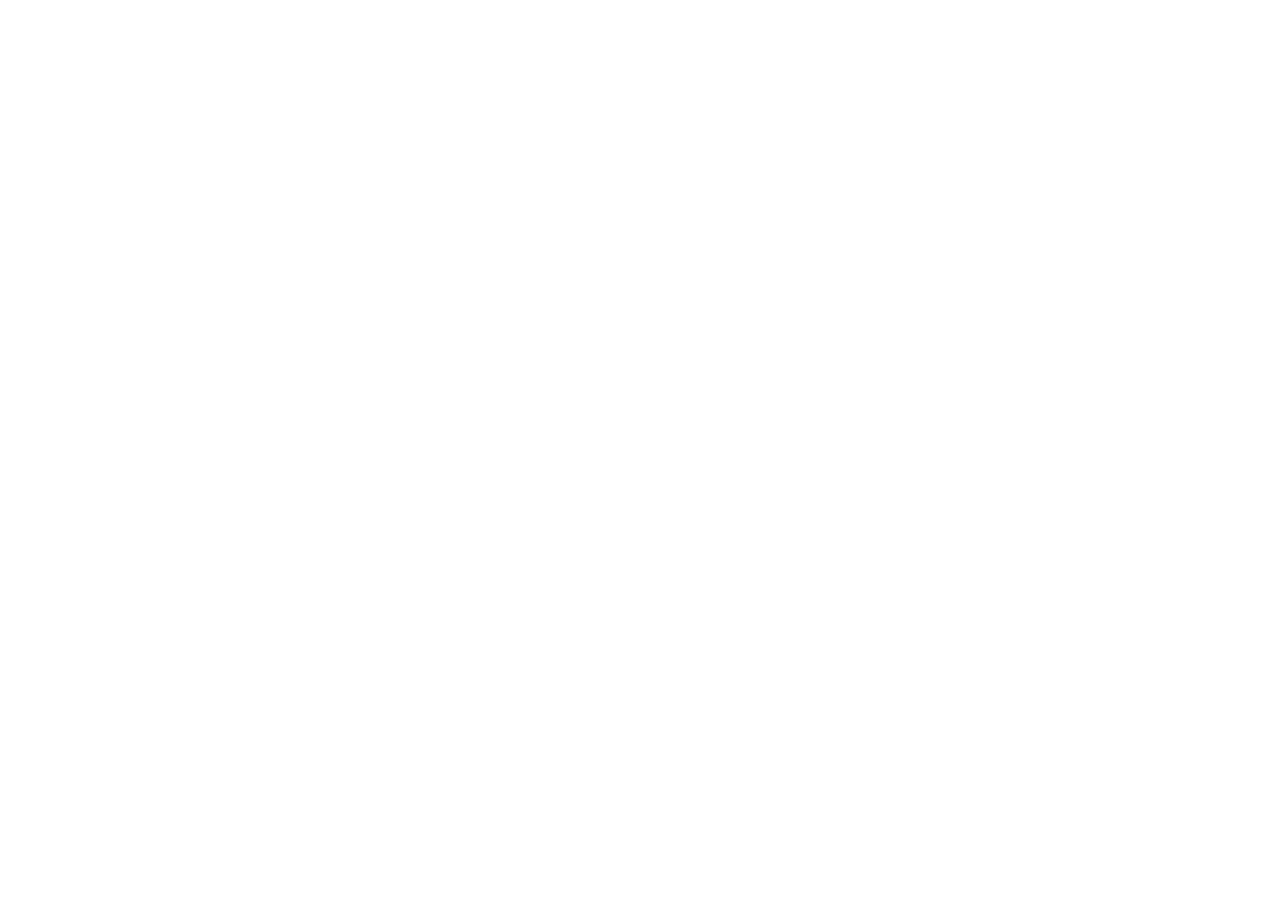
==== commit 4dcdd2f0: "Updates" ====
--- a/index.html
+++ b/index.html
@@ -1 +1 @@
-<!doctype html><html lang="en"><head><meta charset="utf-8"><title>Dutch Cartax</title><base href="https://maximsemenov.github.io/dutch-car-tax/"><meta name="viewport" content="width=device-width,initial-scale=1"><link rel="icon" type="image/x-icon" href="favicon.ico"><link href="https://fonts.googleapis.com/css?family=Roboto" rel="stylesheet"><!-- <link rel="stylesheet" href="https://use.fontawesome.com/releases/v5.0.13/css/all.css" integrity="sha384-DNOHZ68U8hZfKXOrtjWvjxusGo9WQnrNx2sqG0tfsghAvtVlRW3tvkXWZh58N9jp" crossorigin="anonymous"> --><link href="./assets/css/fontawesome-all.css" rel="stylesheet"><link href="styles.6d10c90e93ae1bb98181.bundle.css" rel="stylesheet"/></head><body><app-root></app-root><script type="text/javascript" src="inline.318b50c57b4eba3d437b.bundle.js"></script><script type="text/javascript" src="polyfills.b6b2cd0d4c472ac3ac12.bundle.js"></script><script type="text/javascript" src="scripts.968f55bfb751cd0febb2.bundle.js"></script><script type="text/javascript" src="main.d39d3c7fb853976a99f2.bundle.js"></script></body></html>+<!doctype html><html lang="en"><head><meta charset="utf-8"><title>Dutch Cartax</title><base href="https://maximsemenov.github.io/dutch-car-tax/"><meta name="viewport" content="width=device-width,initial-scale=1"><link rel="icon" type="image/x-icon" href="favicon.ico"><link href="https://fonts.googleapis.com/css?family=Roboto" rel="stylesheet"><!-- <link rel="stylesheet" href="https://use.fontawesome.com/releases/v5.0.13/css/all.css" integrity="sha384-DNOHZ68U8hZfKXOrtjWvjxusGo9WQnrNx2sqG0tfsghAvtVlRW3tvkXWZh58N9jp" crossorigin="anonymous"> --><link href="./assets/css/fontawesome-all.css" rel="stylesheet"><link href="./assets/css/flag-icon.css" rel="stylesheet"><link href="styles.6d10c90e93ae1bb98181.bundle.css" rel="stylesheet"/></head><body><app-root></app-root><script type="text/javascript" src="inline.318b50c57b4eba3d437b.bundle.js"></script><script type="text/javascript" src="polyfills.b6b2cd0d4c472ac3ac12.bundle.js"></script><script type="text/javascript" src="scripts.968f55bfb751cd0febb2.bundle.js"></script><script type="text/javascript" src="main.0454e2e7344312d5cc99.bundle.js"></script></body></html>--- a/assets/css/flag-icon.css
+++ b/assets/css/flag-icon.css
@@ -0,0 +1,66 @@
+.flag-icon-background {
+  background-size: contain;
+  background-position: 50%;
+  background-repeat: no-repeat;
+}
+.flag-icon {
+  background-size: contain;
+  background-position: 50%;
+  background-repeat: no-repeat;
+  position: relative;
+  display: inline-block;
+  width: 1.33333333em;
+  line-height: 1em;
+}
+.flag-icon:before {
+  content: "\00a0";
+}
+.flag-icon.flag-icon-squared {
+  width: 1em;
+}
+
+.flag-icon-de {
+  background-image: url(../flags/4x3/de.svg);
+}
+.flag-icon-de.flag-icon-squared {
+  background-image: url(../flags/1x1/de.svg);
+}
+
+.flag-icon-es {
+  background-image: url(../flags/4x3/es.svg);
+}
+.flag-icon-es.flag-icon-squared {
+  background-image: url(../flags/1x1/es.svg);
+}
+
+.flag-icon-fr {
+  background-image: url(../flags/4x3/fr.svg);
+}
+.flag-icon-fr.flag-icon-squared {
+  background-image: url(../flags/1x1/fr.svg);
+}
+
+.flag-icon-nl {
+  background-image: url(../flags/4x3/nl.svg);
+}
+.flag-icon-nl.flag-icon-squared {
+  background-image: url(../flags/1x1/nl.svg);
+}
+
+.flag-icon-ru {
+  background-image: url(../flags/4x3/ru.svg);
+}
+.flag-icon-ru.flag-icon-squared {
+  background-image: url(../flags/1x1/ru.svg);
+}
+
+.flag-icon-gb {
+  background-image: url(../flags/4x3/gb.svg);
+}
+.flag-icon-gb.flag-icon-squared {
+  background-image: url(../flags/1x1/gb.svg);
+}
+
+
+
+
